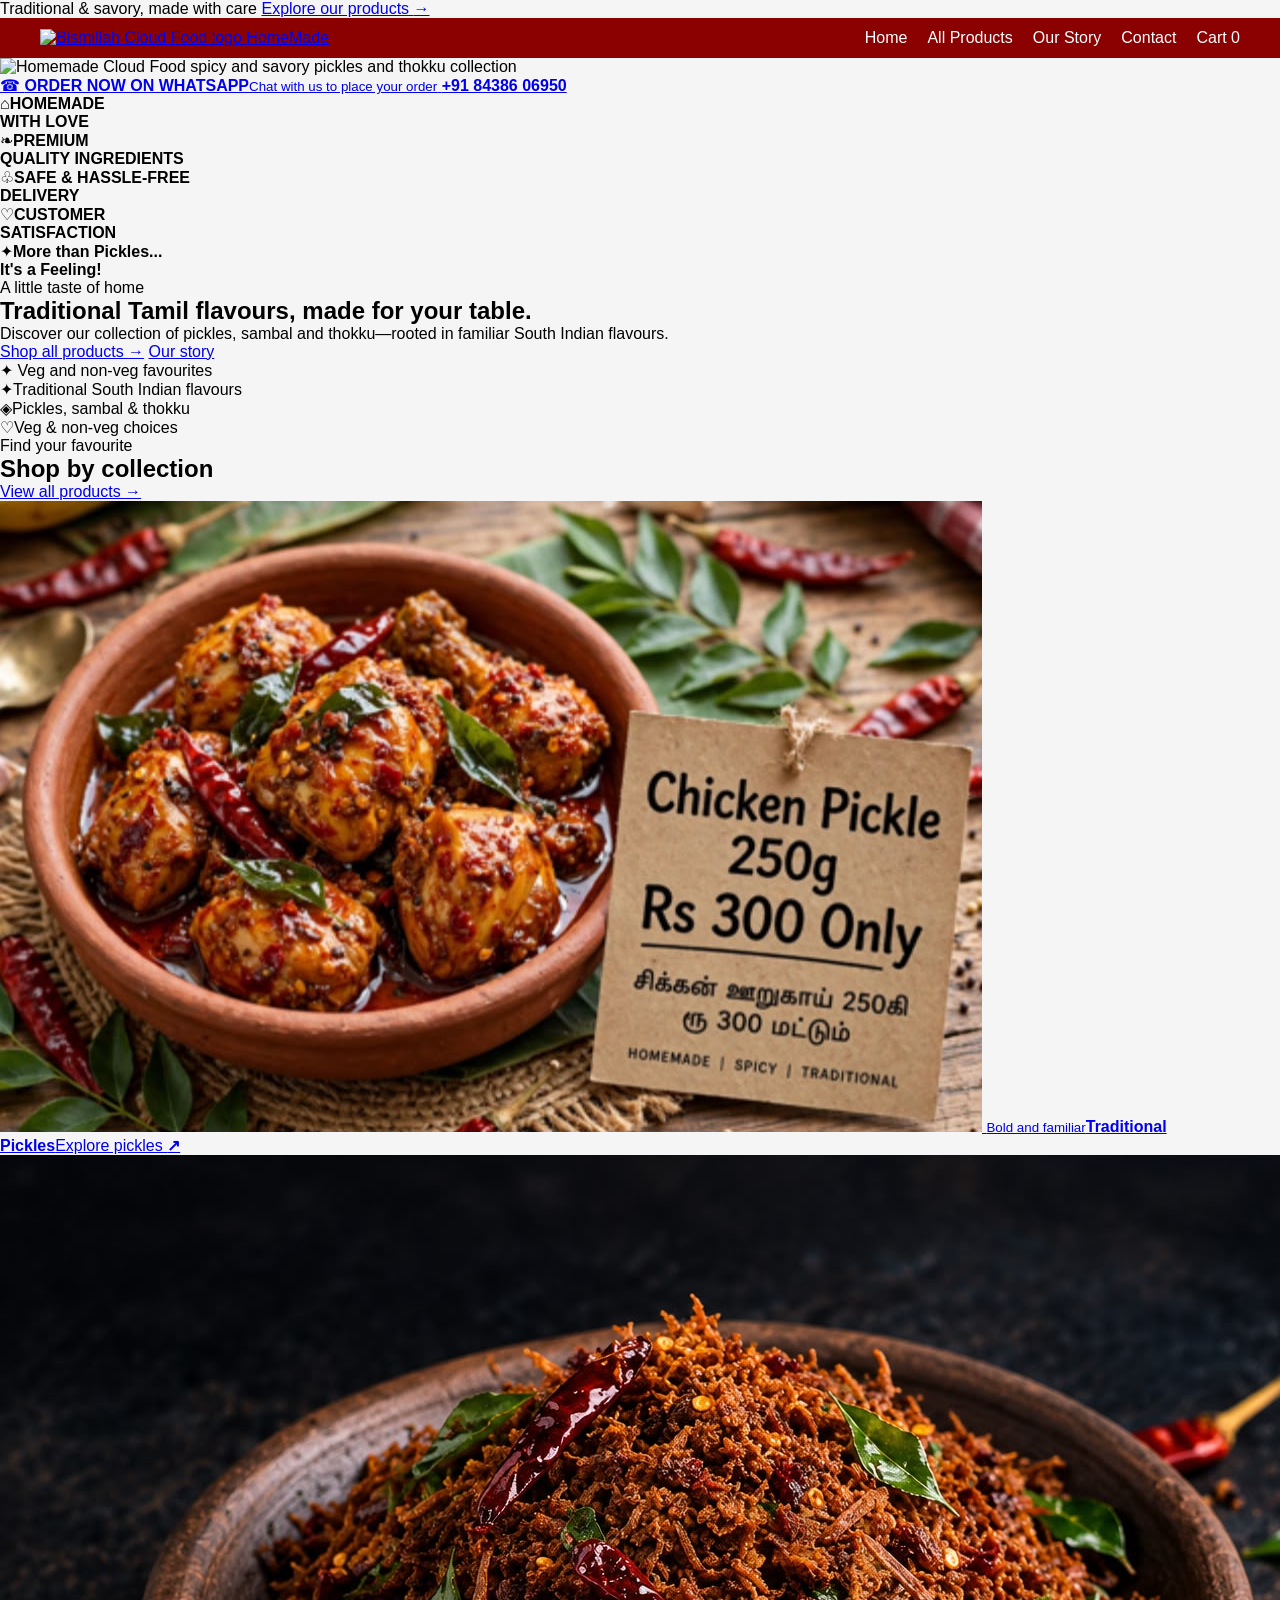
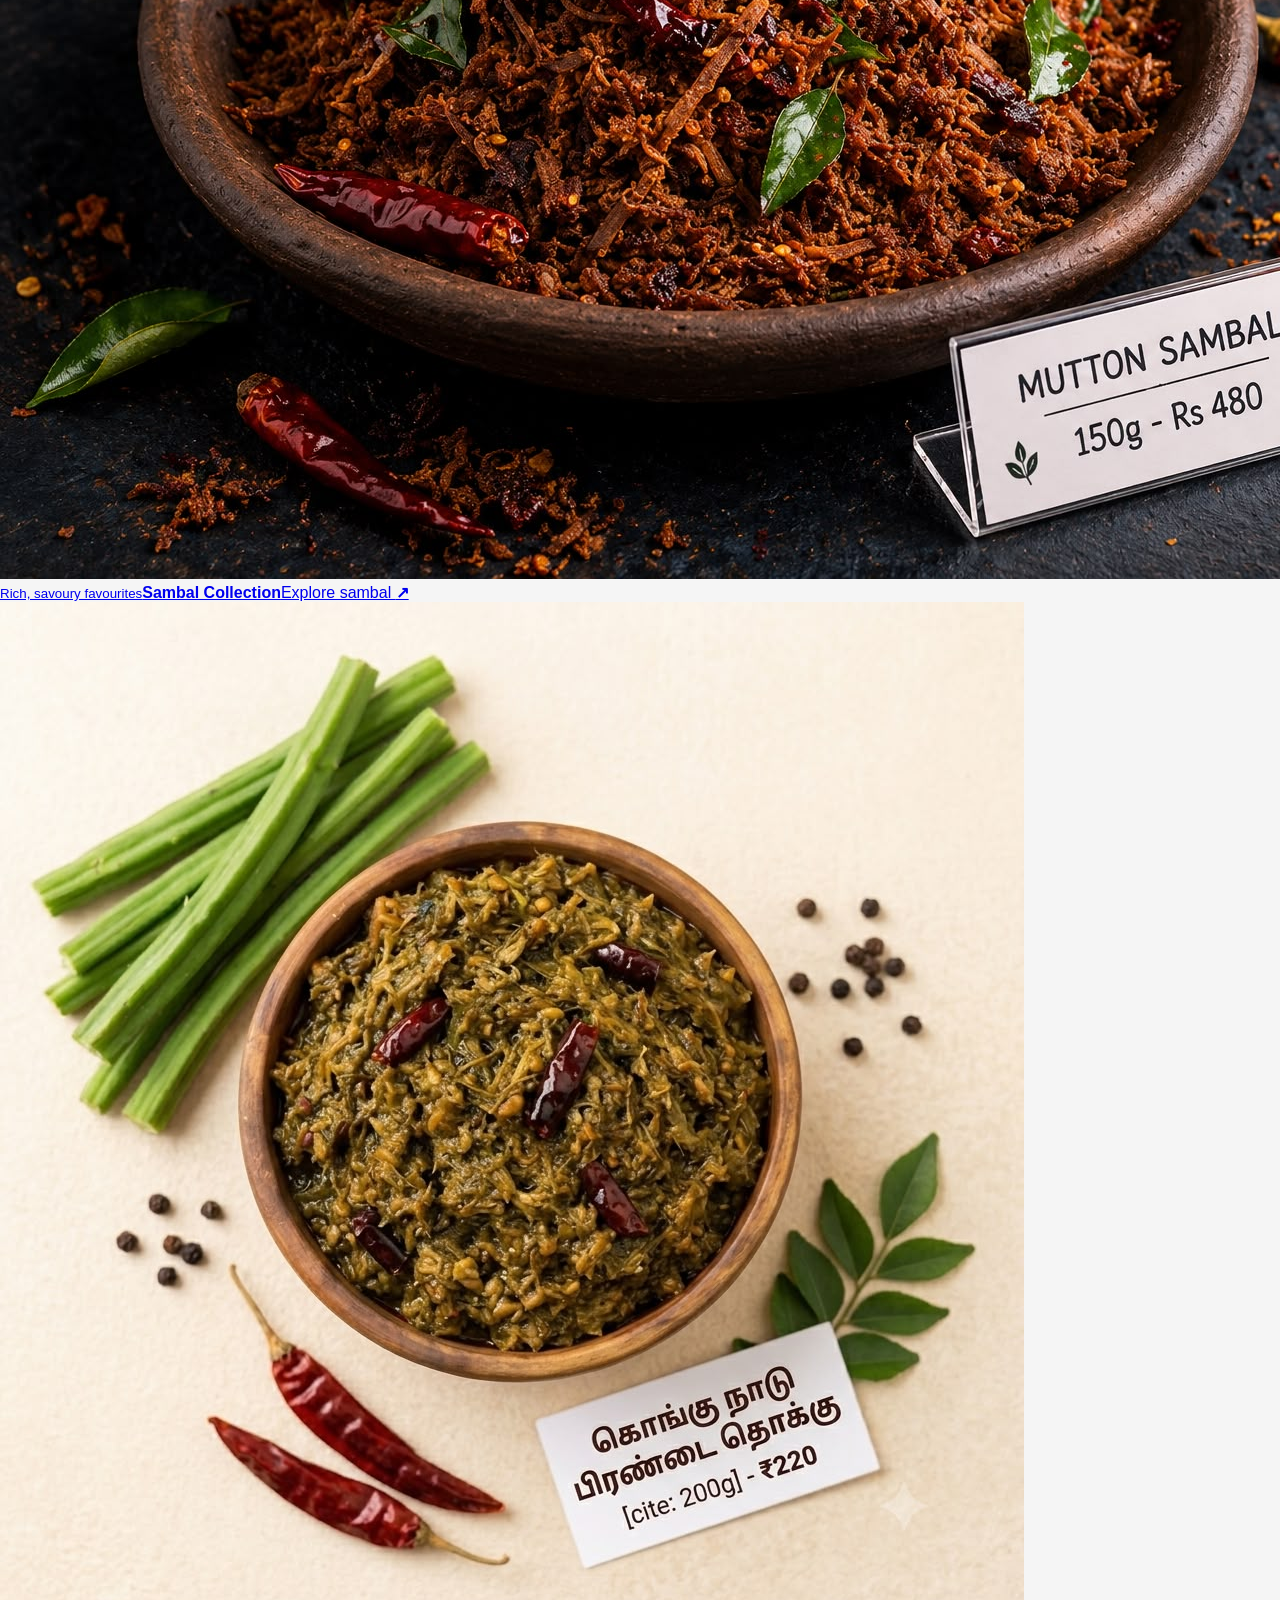
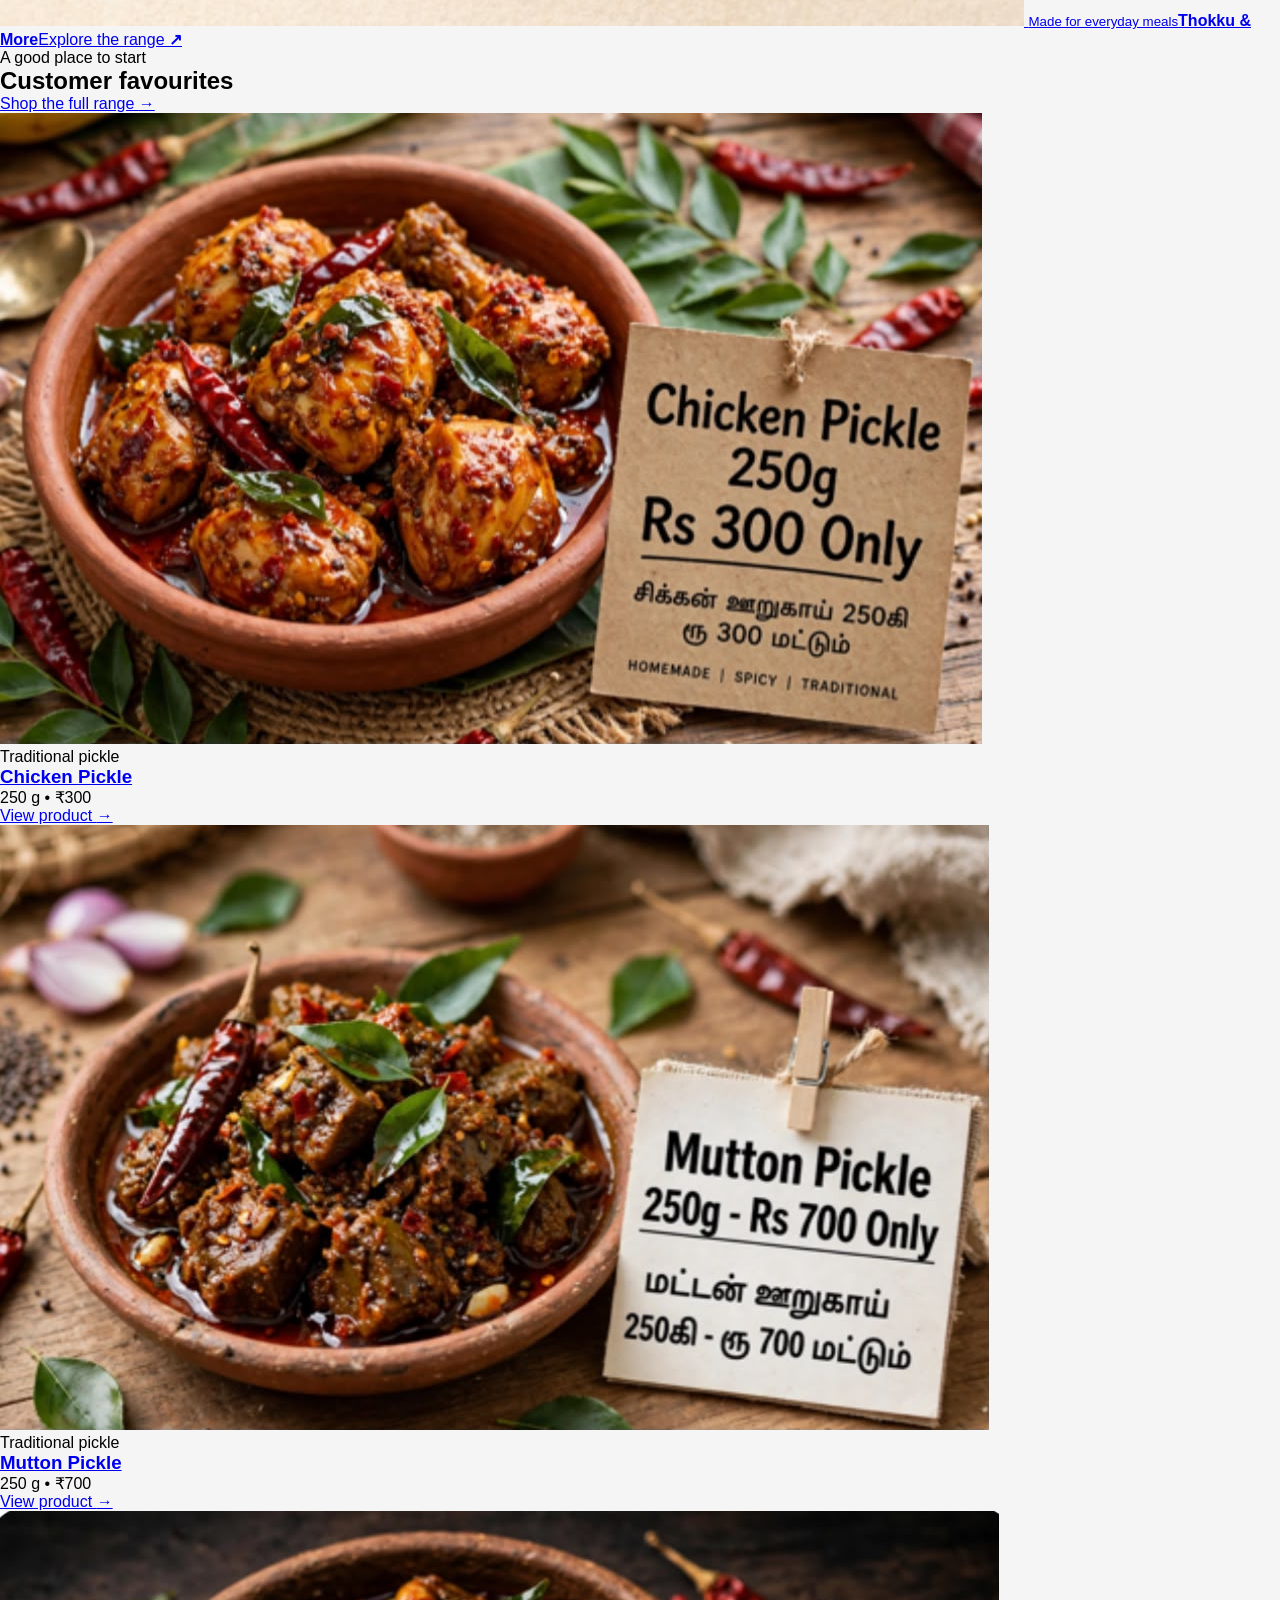
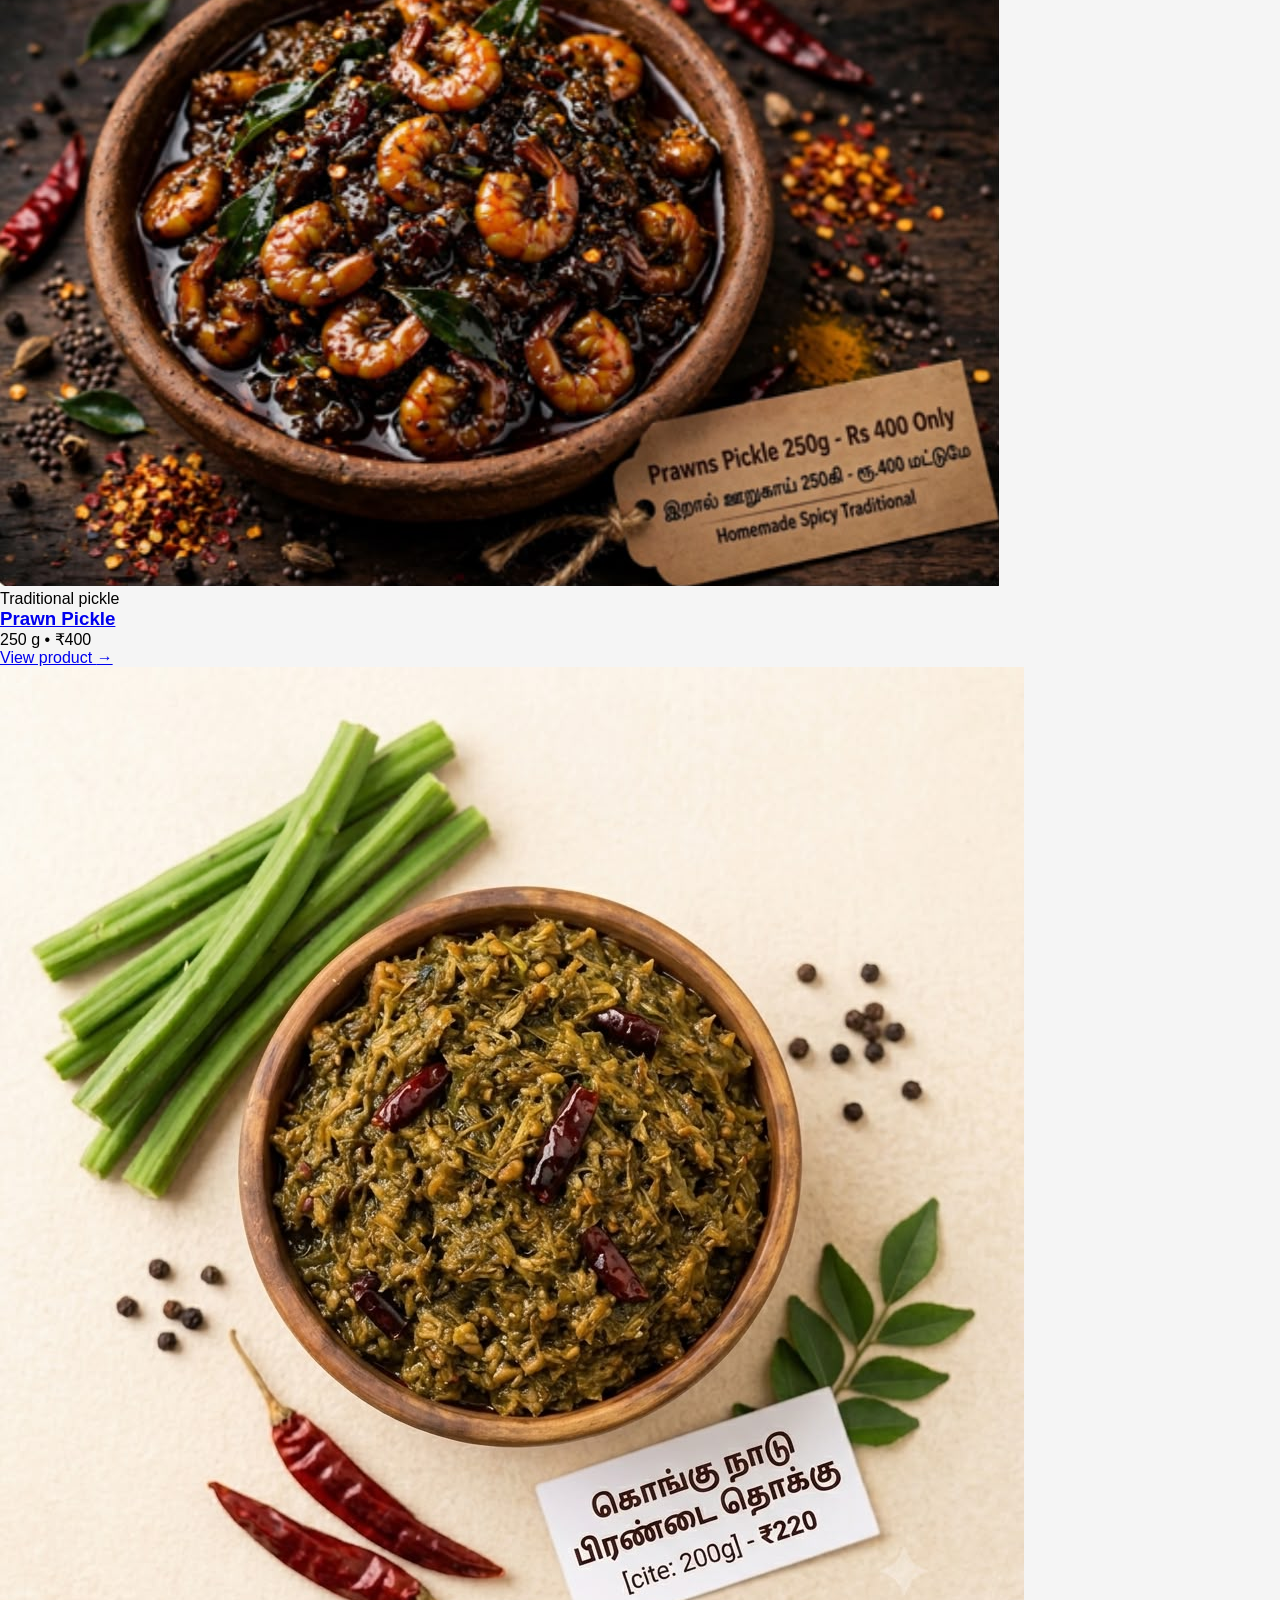
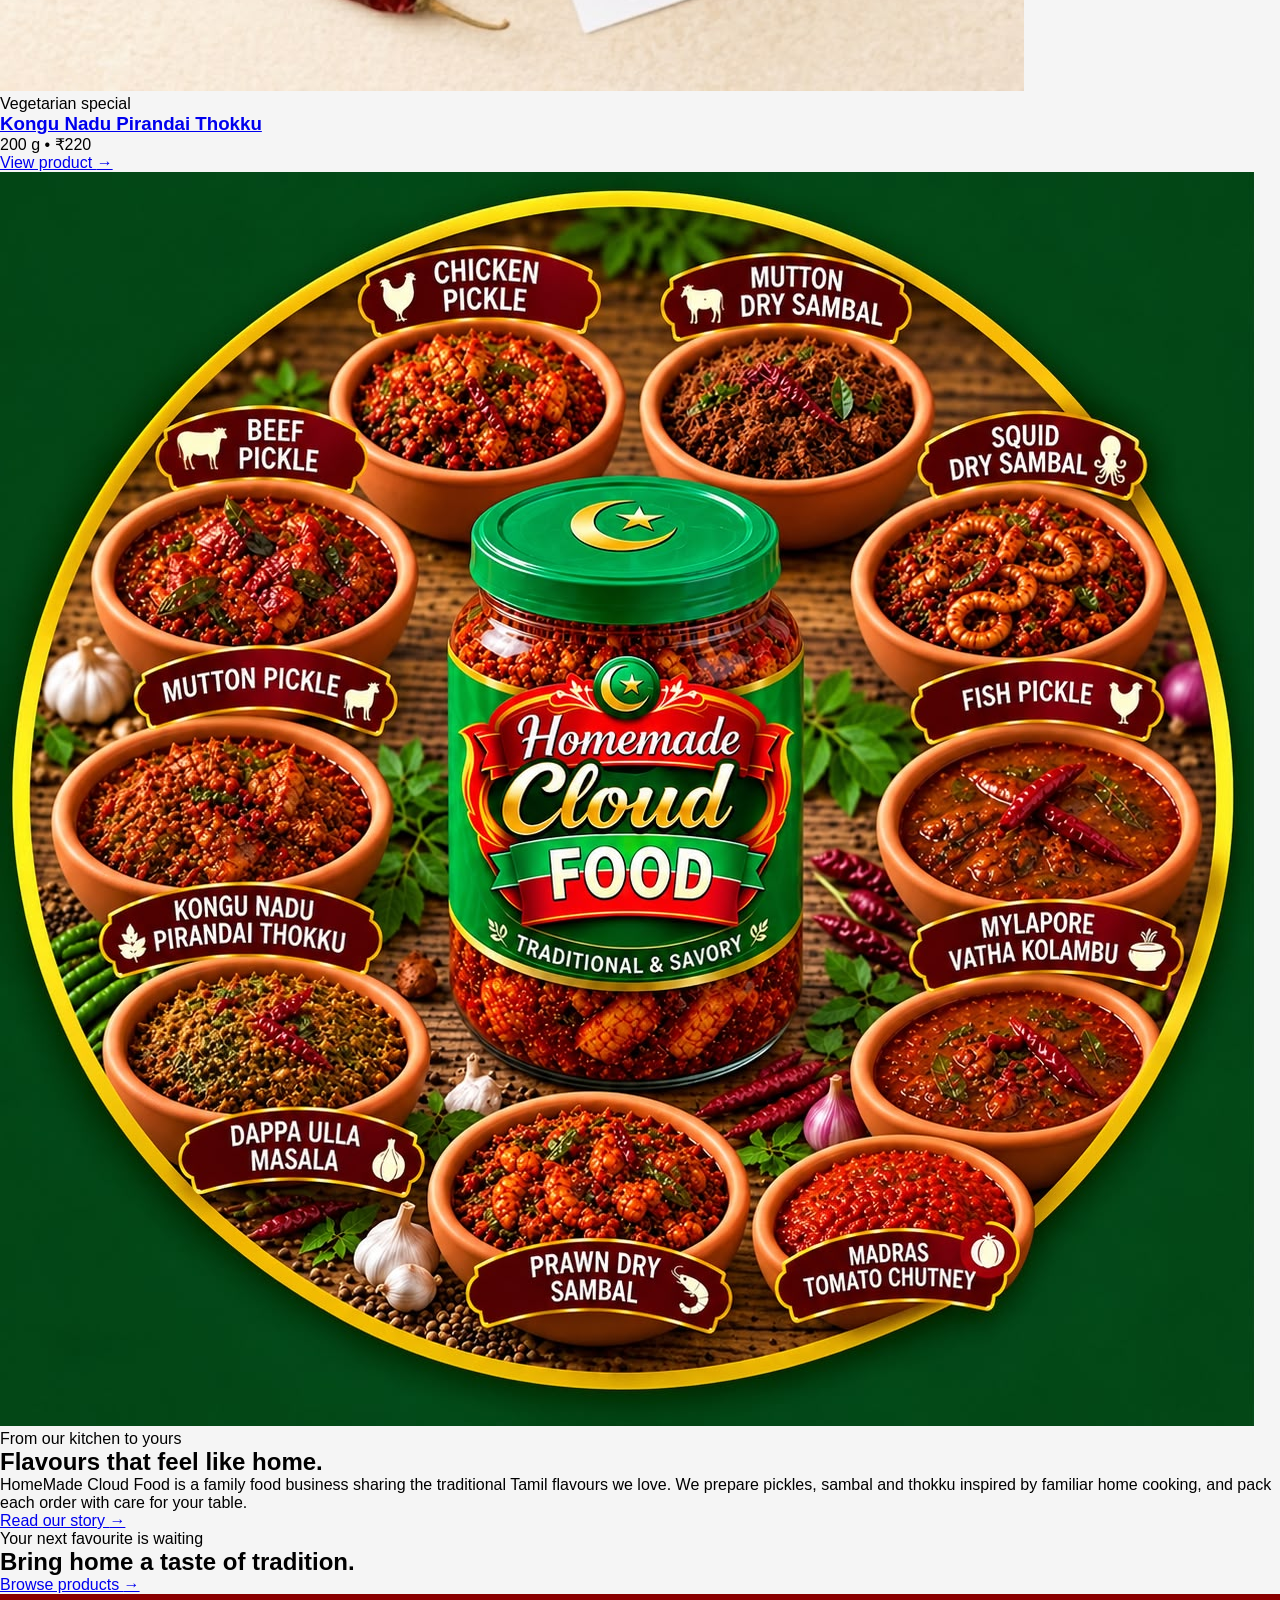
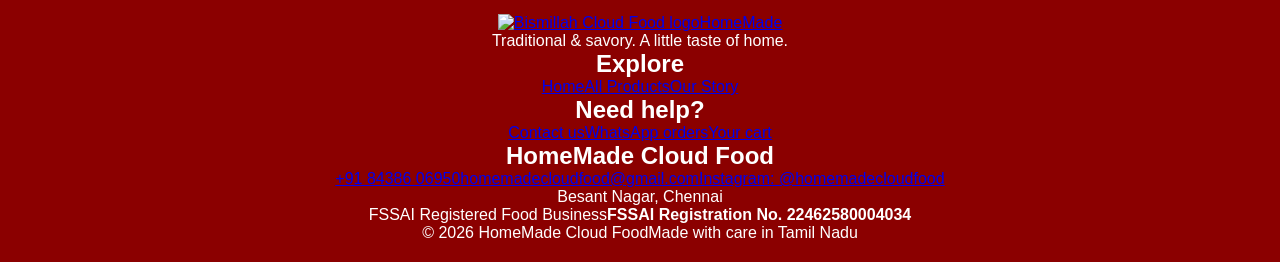
==== index.html @ 8a14e105 "commited" ====
<!DOCTYPE html>
<html lang="en">
<head>
    <meta charset="UTF-8">
    <meta name="viewport" content="width=device-width, initial-scale=1.0">
    <meta name="theme-color" content="#17482f">
    <meta name="description" content="Shop traditional South Indian pickles, sambal and thokku from HomeMade Cloud Food.">
    <title>Home | HomeMade Cloud Food</title>
    <link rel="stylesheet" href="site.css">
    <link rel="icon" href="images/glassy-cloud-food-badge.png?v=3" type="image/png">
</head>
<body class="home-page">
    <div class="announcement-bar">
        <span>Traditional & savory, made with care</span>
        <a href="products.html">Explore our products <span aria-hidden="true">→</span></a>
    </div>
    <nav class="site-nav" aria-label="Main navigation">
        <a class="brand" href="index.html" aria-label="HomeMade Cloud Food home">
            <img class="brand-badge" src="images/glassy-cloud-food-badge.png?v=3" alt="Bismillah Cloud Food logo">
            <span class="brand-wordmark">HomeMade</span>
        </a>
        <ul>
            <li><a class="active" href="index.html">Home</a></li>
            <li><a href="products.html">All Products</a></li>
            <li><a href="about.html">Our Story</a></li>
            <li><a href="contact.html">Contact</a></li>
            <li><a class="nav-cart" href="cart.html">Cart <span id="cart-count">0</span></a></li>
        </ul>
    </nav>

    <main>
        <section class="hero-poster" aria-label="HomeMade Cloud Food collection">
            <img src="images/poster-collection-banner.jpeg" width="1080" height="266" fetchpriority="high" alt="Homemade Cloud Food spicy and savory pickles and thokku collection">
        </section>
        <a class="poster-contact-strip" href="https://wa.me/918438606950" target="_blank" rel="noopener" aria-label="Order on WhatsApp at plus 91 84386 06950">
            <span class="poster-whatsapp-icon" aria-hidden="true">☎</span>
            <span class="poster-contact-copy"><strong>ORDER NOW ON WHATSAPP</strong><small>Chat with us to place your order</small></span>
            <b>+91 84386 06950</b>
        </a>
        <div class="poster-benefits" aria-label="HomeMade Cloud Food promises">
            <div><span class="benefit-icon" aria-hidden="true">⌂</span><b>HOMEMADE<br>WITH LOVE</b></div>
            <div><span class="benefit-icon" aria-hidden="true">❧</span><b>PREMIUM<br>QUALITY INGREDIENTS</b></div>
            <div><span class="benefit-icon" aria-hidden="true">♧</span><b>SAFE &amp; HASSLE-FREE<br>DELIVERY</b></div>
            <div><span class="benefit-icon" aria-hidden="true">♡</span><b>CUSTOMER<br>SATISFACTION</b></div>
            <div class="poster-tagline"><span class="benefit-icon" aria-hidden="true">✦</span><b>More than Pickles...<br>It's a Feeling!</b></div>
        </div>
        <section class="hero-intro" aria-labelledby="hero-title">
            <div class="hero-intro-copy">
                <p class="eyebrow">A little taste of home</p>
                <h1 id="hero-title">Traditional Tamil flavours, made for your table.</h1>
                <p class="hero-description">Discover our collection of pickles, sambal and thokku—rooted in familiar South Indian flavours.</p>
                <div class="hero-actions">
                    <a class="button button-primary" href="products.html">Shop all products <span aria-hidden="true">→</span></a>
                    <a class="button button-text" href="#our-story">Our story</a>
                </div>
                <div class="hero-note"><span class="note-star" aria-hidden="true">✦</span> Veg and non-veg favourites</div>
            </div>
        </section>

        <section class="promise-strip" aria-label="Our food range">
            <div><span class="promise-icon" aria-hidden="true">✦</span><span>Traditional South Indian flavours</span></div>
            <div><span class="promise-icon" aria-hidden="true">◈</span><span>Pickles, sambal & thokku</span></div>
            <div><span class="promise-icon" aria-hidden="true">♡</span><span>Veg & non-veg choices</span></div>
        </section>

        <section class="home-section collection-section" aria-labelledby="collection-title">
            <div class="section-heading">
                <div><p class="eyebrow">Find your favourite</p><h2 id="collection-title">Shop by collection</h2></div>
                <a class="section-link" href="products.html">View all products <span aria-hidden="true">→</span></a>
            </div>
            <div class="collection-grid">
                <a class="collection-card collection-pickles" href="products.html?category=pickles">
                    <img src="Chicken Pickels.jpeg" alt="Chicken pickle in a traditional serving bowl">
                    <span class="collection-card-copy"><small>Bold and familiar</small><strong>Traditional Pickles</strong><span>Explore pickles <b aria-hidden="true">↗</b></span></span>
                </a>
                <a class="collection-card collection-sambal" href="products.html?category=sambal">
                    <img src="Mutton Sambal.jpeg" alt="South Indian mutton sambal">
                    <span class="collection-card-copy"><small>Rich, savoury favourites</small><strong>Sambal Collection</strong><span>Explore sambal <b aria-hidden="true">↗</b></span></span>
                </a>
                <a class="collection-card collection-thokku" href="products.html?category=thokku">
                    <img src="Kongu Nadu Pirandai Thokku.jpeg" alt="Kongu Nadu pirandai thokku">
                    <span class="collection-card-copy"><small>Made for everyday meals</small><strong>Thokku & More</strong><span>Explore the range <b aria-hidden="true">↗</b></span></span>
                </a>
            </div>
        </section>

        <section class="home-section best-sellers-section" aria-labelledby="bestseller-title">
            <div class="section-heading">
                <div><p class="eyebrow">A good place to start</p><h2 id="bestseller-title">Customer favourites</h2></div>
                <a class="section-link" href="products.html">Shop the full range <span aria-hidden="true">→</span></a>
            </div>
            <div class="featured-grid">
                <article class="featured-card">
                    <a class="featured-image" href="product.html?product=chicken-pickle"><img src="Chicken Pickels.jpeg" alt="Chicken Pickle, 250 g"></a>
                    <div class="featured-copy"><p class="featured-type">Traditional pickle</p><h3><a href="product.html?product=chicken-pickle">Chicken Pickle</a></h3><p class="featured-meta">250 g <span>•</span> ₹300</p><a class="featured-button" href="product.html?product=chicken-pickle">View product <span aria-hidden="true">→</span></a></div>
                </article>
                <article class="featured-card">
                    <a class="featured-image" href="product.html?product=mutton-pickles"><img src="Mutton Pickles.jpeg" alt="Mutton Pickle, 250 g"></a>
                    <div class="featured-copy"><p class="featured-type">Traditional pickle</p><h3><a href="product.html?product=mutton-pickles">Mutton Pickle</a></h3><p class="featured-meta">250 g <span>•</span> ₹700</p><a class="featured-button" href="product.html?product=mutton-pickles">View product <span aria-hidden="true">→</span></a></div>
                </article>
                <article class="featured-card">
                    <a class="featured-image" href="product.html?product=prawn-pickle"><img src="Prawn Pickle.jpeg" alt="Prawn Pickle, 250 g"></a>
                    <div class="featured-copy"><p class="featured-type">Traditional pickle</p><h3><a href="product.html?product=prawn-pickle">Prawn Pickle</a></h3><p class="featured-meta">250 g <span>•</span> ₹400</p><a class="featured-button" href="product.html?product=prawn-pickle">View product <span aria-hidden="true">→</span></a></div>
                </article>
                <article class="featured-card">
                    <a class="featured-image" href="product.html?product=kongu-nadu-pirandai-thokku"><img src="Kongu Nadu Pirandai Thokku.jpeg" alt="Kongu Nadu Pirandai Thokku, 200 g"></a>
                    <div class="featured-copy"><p class="featured-type">Vegetarian special</p><h3><a href="product.html?product=kongu-nadu-pirandai-thokku">Kongu Nadu Pirandai Thokku</a></h3><p class="featured-meta">200 g <span>•</span> ₹220</p><a class="featured-button" href="product.html?product=kongu-nadu-pirandai-thokku">View product <span aria-hidden="true">→</span></a></div>
                </article>
            </div>
        </section>

        <section class="story-band" id="our-story">
            <div class="story-image"><img src="Logo.jpeg" alt="HomeMade Cloud Food's traditional food collection"></div>
            <div class="story-copy"><p class="eyebrow">From our kitchen to yours</p><h2>Flavours that feel like home.</h2><p>HomeMade Cloud Food is a family food business sharing the traditional Tamil flavours we love. We prepare pickles, sambal and thokku inspired by familiar home cooking, and pack each order with care for your table.</p><a class="button button-light" href="about.html">Read our story <span aria-hidden="true">→</span></a></div>
        </section>

        <section class="closing-cta">
            <div><p class="eyebrow">Your next favourite is waiting</p><h2>Bring home a taste of tradition.</h2></div>
            <a class="button button-primary" href="products.html">Browse products <span aria-hidden="true">→</span></a>
        </section>
    </main>

    <footer class="site-footer">
        <div class="footer-main">
            <div class="footer-brand"><a class="brand brand-footer" href="index.html"><img class="brand-badge" src="images/glassy-cloud-food-badge.png?v=3" alt="Bismillah Cloud Food logo"><span class="brand-wordmark">HomeMade</span></a><p>Traditional & savory. A little taste of home.</p></div>
            <div class="footer-column"><h2>Explore</h2><a href="index.html">Home</a><a href="products.html">All Products</a><a href="about.html">Our Story</a></div>
            <div class="footer-column"><h2>Need help?</h2><a href="contact.html">Contact us</a><a href="https://wa.me/918438606950" target="_blank" rel="noopener">WhatsApp orders</a><a href="cart.html">Your cart</a></div>
            <div class="footer-column footer-contact"><h2>HomeMade Cloud Food</h2><a href="tel:+918438606950">+91 84386 06950</a><a href="mailto:homemadecloudfood@gmail.com">homemadecloudfood@gmail.com</a><a href="https://www.instagram.com/homemadecloudfood/" target="_blank" rel="noopener">Instagram: @homemadecloudfood</a><p>Besant Nagar, Chennai</p><p class="footer-fssai"><span>FSSAI Registered Food Business</span><strong>FSSAI Registration No. 22462580004034</strong></p></div>
        </div>
        <div class="footer-bottom"><span>© 2026 HomeMade Cloud Food</span><span>Made with care in Tamil Nadu</span></div>
    </footer>
<script>
(() => {
    let cart = {};
    try { cart = JSON.parse(localStorage.getItem("cloudFoodPicklesCart") || "{}") || {}; } catch {}
    const count = Object.values(cart).reduce((sum, item) => sum + (Number(item.qty) || 0), 0);
    const label = document.getElementById("cart-count");
    if (label) label.textContent = String(count);
})();
</script>
<script src="site-visit.js" defer></script>
</body>
</html>
---- site.css ----
* {
            margin: 0;
            padding: 0;
            box-sizing: border-box;
            font-family: Arial, sans-serif;
        }

        body {
            background: #f5f5f5;
        }

        /* Navbar */
        nav {
            background: #8B0000;
            padding: 11px 40px;
            display: flex;
            justify-content: space-between;
            align-items: center;
        }

        .logo {
            color: white;
            font-size: 25px;
            font-weight: bold;
        }

        nav ul {
            list-style: none;
            display: flex;
        }

        nav ul li {
            margin-left: 20px;
        }

        nav ul li a {
            color: white;
            text-decoration: none;
            font-size: 16px;
        }

        /* Full-width poster with centered hero content */
        .hero {
            position: relative;
            display: block;
            width: 100%;
            overflow: hidden;
            color: white;
            background: linear-gradient(to right, #8B0000, #D2691E);
        }

        .hero-image {
            display: block;
            width: 100%;
            aspect-ratio: 1080 / 252;
            overflow: hidden;
            position: relative;
        }

        .hero-image::after {
            content: "";
            position: absolute;
            left: 0;
            right: 0;
            bottom: 0;
            height: 1.6%;
            background: #1a1a1a;
            pointer-events: none;
        }
        .hero-image img {
            display: block;
            width: 100%;
            max-width: none;
            height: 100%;
            object-fit: cover;
            object-position: top center;
        }

        .hero::before {
            content: "";
            position: absolute;
            inset: 0;
            z-index: 1;
            background: rgba(55, 0, 0, 0.16);
            pointer-events: none;
        }

        .hero-text {
            position: absolute;
            inset: 0;
            z-index: 2;
        }

        .hero-copy {
            position: absolute;
            top: 1%;
            right: 5%;
            width: min(34%, 500px);
            text-align: center;
        }

        .hero-text h1 {
            margin-bottom: 8px;
            font-size: clamp(16px, 1.6vw, 23px);
            line-height: 1.08;
            text-shadow: 0 2px 6px rgba(35, 0, 0, 0.98), 0 0 16px rgba(35, 0, 0, 0.76);
        }

        .hero-text p {
            margin-bottom: 0;
            font-size: clamp(11px, 0.9vw, 13px);
            text-shadow: 0 2px 5px rgba(35, 0, 0, 0.98), 0 0 14px rgba(35, 0, 0, 0.76);
        }

        .hero-text .btn {
            position: absolute;
            left: 40%;
            bottom: 2.5%;
            margin: 0;
            transform: translateX(-50%);
            display: inline-block;
            background: white;
            color: #8B0000;
            padding: 9px 20px;
            font-size: 14px;
            text-decoration: none;
            border-radius: 5px;
            font-weight: bold;
            white-space: nowrap;
        }
        /* Attractive red-orange gradient behind the product cards */
        .products {
            position: relative;
            padding: 72px 8%;
            text-align: center;
            background:
                radial-gradient(ellipse at 18% 8%, rgba(255, 154, 50, 0.46), transparent 32%),
                radial-gradient(ellipse at 86% 92%, rgba(255, 96, 24, 0.42), transparent 34%),
                linear-gradient(125deg, #650000 0%, #970700 34%, #c32308 68%, #e76818 100%);
        }

        .products h2 {
            display: inline-flex;
            align-items: center;
            justify-content: center;
            margin: 0 auto 40px;
            padding: 13px 32px;
            border: 1px solid rgba(255, 224, 184, 0.5);
            border-radius: 999px;
            color: #fff8ef;
            font-size: 32px;
            background: rgba(76, 0, 0, 0.55);
            box-shadow: 0 8px 22px rgba(50, 0, 0, 0.28);
        }

        .products h2::after {
            display: none;
        }

        .card-container {
            display: flex;
            justify-content: center;
            gap: 25px;
            flex-wrap: wrap;
        }

        .card {
            width: 280px;
            overflow: hidden;
            border: 1px solid rgba(139, 0, 0, 0.14);
            border-top: 4px solid #D2691E;
            border-radius: 18px;
            background: linear-gradient(180deg, #fffefa 0%, #fff7e9 100%);
            box-shadow: 0 9px 26px rgba(80, 34, 0, 0.16);
            transition: transform 0.25s ease, box-shadow 0.25s ease;
        }

        .card:hover {
            transform: translateY(-6px);
            box-shadow: 0 16px 34px rgba(80, 34, 0, 0.25);
        }

        .card img {
            display: block;
            width: 100%;
            height: 220px;
            object-fit: cover;
        }

        .card h3 {
            margin: 16px 12px 10px;
            color: #641509;
        }

        .card p {
            padding: 0 15px 15px;
            color: #51443b;
        }

        .price {
            color: #8B0000;
            font-weight: bold;
            font-size: 20px;
        }
        /* Cart and checkout */
        .cart-button {
            border: 0;
            border-radius: 6px;
            padding: 10px 14px;
            background: white;
            color: #8B0000;
            font-weight: bold;
            cursor: pointer;
        }

        .product-actions {
            display: flex;
            gap: 8px;
            padding: 0 14px 16px;
        }

        .product-actions button {
            flex: 1;
            border: 0;
            border-radius: 6px;
            padding: 10px 8px;
            font-weight: bold;
            cursor: pointer;
        }

        .add-cart-button {
            background: #8B0000;
            color: white;
        }

        .buy-now-button {
            background: #D2691E;
            color: white;
        }

        .cart-modal {
            display: none;
            position: fixed;
            inset: 0;
            z-index: 1000;
            overflow-y: auto;
            padding: 16px;
            background: rgba(0, 0, 0, 0.65);
        }

        .cart-modal.is-open {
            display: grid;
            place-items: center;
        }

        .checkout-panel {
            width: min(100%, 620px);
            max-height: calc(100vh - 32px);
            overflow-y: auto;
            padding: 24px;
            border-radius: 14px;
            background: white;
            color: #222;
        }

        .checkout-header,
        .cart-row,
        .cart-row-controls {
            display: flex;
            align-items: center;
            justify-content: space-between;
            gap: 12px;
        }

        .checkout-header {
            margin-bottom: 18px;
        }

        .checkout-header h2 {
            color: #8B0000;
        }

        .modal-close,
        .quantity-button,
        .remove-button {
            border: 0;
            border-radius: 5px;
            padding: 7px 10px;
            cursor: pointer;
        }

        .cart-row {
            padding: 12px 0;
            border-bottom: 1px solid #ddd;
        }

        .cart-row-info {
            display: grid;
            gap: 5px;
        }

        .cart-row-info small {
            color: #555;
        }

        .quantity-button {
            background: #eee;
        }

        .remove-button {
            background: #ffe5e5;
            color: #8B0000;
        }

        .cart-total {
            margin: 16px 0 6px;
            text-align: right;
            font-size: 20px;
            font-weight: bold;
            color: #8B0000;
        }

        .checkout-note {
            margin: 0 0 18px;
            color: #555;
            font-size: 14px;
        }

        .checkout-form {
            display: grid;
            gap: 12px;
            margin-top: 18px;
        }

        .checkout-form[hidden] {
            display: none;
        }

        .checkout-form h3 {
            color: #8B0000;
        }

        .checkout-form label {
            display: grid;
            gap: 5px;
            font-weight: bold;
        }

        .checkout-form input,
        .checkout-form textarea {
            width: 100%;
            padding: 11px;
            border: 1px solid #bbb;
            border-radius: 6px;
            font: inherit;
        }

        .checkout-form textarea {
            min-height: 75px;
            resize: vertical;
        }

        .checkout-form .form-grid {
            display: grid;
            grid-template-columns: 1fr 1fr;
            gap: 12px;
        }

        .place-order-button {
            border: 0;
            border-radius: 7px;
            padding: 13px 16px;
            background: #128C7E;
            color: white;
            font-size: 16px;
            font-weight: bold;
            cursor: pointer;
        }

        .checkout-status {
            min-height: 20px;
            color: #8B0000;
            font-size: 14px;
        }

        @media (max-width: 768px) {
            nav {
                flex-wrap: wrap;
            }

            .cart-button {
                margin: 0 auto;
            }

            .checkout-panel {
                padding: 18px;
            }

            .checkout-form .form-grid {
                grid-template-columns: 1fr;
            }
        }
        .about-section,
        .contact-section {
            padding: 64px 10%;
            text-align: center;
        }

        .about-section {
            color: #3d2418;
            background: linear-gradient(135deg, #fffaf0, #f4ddc1);
        }

        .about-section h2,
        .contact-section h2 {
            margin-bottom: 18px;
            font-size: 32px;
        }

        .about-section h2 {
            color: #8B0000;
        }

        .fssai-badge {
            display: inline-block;
            margin: 0 auto 16px;
            padding: 8px 16px;
            border: 1px solid #3e7d4a;
            border-radius: 999px;
            color: #245b31;
            background: #eef7ec;
            font-size: 15px;
            font-weight: bold;
        }

        .about-section p,
        .contact-section > p {
            max-width: 850px;
            margin: 0 auto;
            font-size: 16px;
            line-height: 1.75;
        }

        .contact-section {
            color: white;
            background: linear-gradient(120deg, #700000, #a91608 52%, #d85b17);
        }

        .contact-section h2 {
            color: #fff8ef;
        }

        .contact-details {
            display: flex;
            justify-content: center;
            flex-wrap: wrap;
            gap: 20px;
            margin-top: 28px;
        }

        .contact-card {
            display: flex;
            flex-direction: column;
            gap: 10px;
            min-width: 260px;
            max-width: 380px;
            padding: 22px 28px;
            border-radius: 14px;
            color: #43140a;
            background: #fff8ef;
            box-shadow: 0 8px 24px rgba(45, 0, 0, 0.22);
        }

        .contact-card a {
            color: #8B0000;
            font-weight: bold;
            text-decoration: none;
        }

        .contact-card a:hover {
            text-decoration: underline;
        }

        .contact-card address {
            font-style: normal;
            line-height: 1.5;
        }

        /* Footer */
        footer {
            background: #8B0000;
            color: white;
            text-align: center;
            padding: 20px;
            margin-top: 0;
        }

        /* Mobile */
        @media (max-width: 768px) {
            nav {
                padding: 12px 16px;
                flex-direction: column;
                gap: 12px;
            }

            nav ul {
                flex-wrap: wrap;
                justify-content: center;
                gap: 12px;
            }

            nav ul li {
                margin-left: 0;
            }

            .hero {
                padding: 0;
            }

            .hero-text {
                inset: 0;
            }

            .hero-copy {
                top: 1%;
                right: 5%;
                left: auto;
                width: 52%;
            }

            .hero-text h1 {
                font-size: clamp(12px, 3vw, 14px);
                margin-bottom: 4px;
            }

            .hero-text p {
                font-size: clamp(8px, 1.9vw, 9.5px);
            }

            .hero-text .btn {
                left: 40%;
                bottom: 2.5%;
                transform: translateX(-50%);
                padding: 6px 13px;
                font-size: 12px;
            }

            .hero-image::after {
            content: "";
            position: absolute;
            left: 0;
            right: 0;
            bottom: 0;
            height: 1.6%;
            background: #1a1a1a;
            pointer-events: none;
        }
        .hero-image img {
                width: 100%;
            }

            .products {
                padding: 40px 20px;
            }

            .about-section,
            .contact-section {
                padding: 42px 20px;
            }

            .contact-card {
                width: 100%;
                min-width: 0;
            }
        }
        .featured-link {
            display: inline-block;
            margin-top: 34px;
            padding: 13px 26px;
            border-radius: 7px;
            color: white;
            background: #8B0000;
            font-weight: bold;
            text-decoration: none;
        }

        .featured-link:hover {
            background: #c32308;
        }

        .cart-page {
            max-width: 900px;
            margin: 48px auto;
            padding: 32px;
            border-radius: 18px;
            background: #fff8ef;
            box-shadow: 0 10px 30px rgba(80, 34, 0, 0.18);
        }

        .cart-page h1 {
            margin-bottom: 24px;
            color: #8B0000;
            text-align: center;
        }

        .cart-page #cart-empty {
            padding: 24px;
            text-align: center;
        }

        .cart-page .cart-total {
            margin-top: 20px;
            text-align: right;
            font-size: 22px;
        }

        .cart-page .checkout-form {
            margin-top: 28px;
        }

        .cart-page .checkout-status {
            margin-top: 20px;
            text-align: center;
        }

        @media (max-width: 768px) {
            .cart-page {
                margin: 24px 14px;
                padding: 22px 16px;
            }
        }





















/* Individual product detail page */
.product-detail-section {
    min-height: calc(100vh - 130px);
    padding: 56px 7%;
    background: linear-gradient(125deg, #650000 0%, #970700 38%, #c32308 72%, #e76818 100%);
}
.product-detail {
    max-width: 1000px;
    margin: 0 auto;
    display: grid;
    grid-template-columns: minmax(0, 1.1fr) minmax(280px, .9fr);
    overflow: hidden;
    border-radius: 20px;
    background: #fffaf1;
    box-shadow: 0 16px 40px rgba(40, 0, 0, .3);
}
.product-detail img { width: 100%; height: 100%; min-height: 420px; object-fit: cover; }
.product-detail-copy { padding: 38px; align-self: center; text-align: left; }
.product-detail-copy h1 { color: #641509; margin-bottom: 16px; }
.product-detail-copy p { color: #51443b; line-height: 1.6; margin-bottom: 14px; }
.product-detail-copy .price { font-size: 26px; margin: 20px 0; }
.product-detail-copy .product-actions { padding: 0; }
.product-detail-copy .back-products { display: inline-block; margin-top: 22px; color: #8B0000; font-weight: bold; }
.view-details-button {
    flex: 1; display: inline-flex; align-items: center; justify-content: center;
    padding: 10px 8px; border: 1px solid #8B0000; border-radius: 6px;
    color: #8B0000; font-size: 13px; font-weight: bold; text-decoration: none;
}
@media (max-width: 768px) {
    .product-detail-section { padding: 30px 18px; }
    .product-detail { grid-template-columns: 1fr; }
    .product-detail img { min-height: 0; height: 280px; }
    .product-detail-copy { padding: 24px; }
    .view-details-button { font-size: 11px; }
}
.detail-info, .detail-rate { margin: 22px 0; padding: 18px; border-radius: 12px; background: #fff1dd; }
.detail-info h2, .detail-rate h2 { margin-bottom: 10px; color: #641509; font-size: 20px; }
.detail-rate p { display: flex; justify-content: space-between; gap: 15px; margin: 8px 0; }
.detail-rate strong { color: #8B0000; }
.product-claims { display: flex; flex-wrap: wrap; gap: 8px; margin: 16px 0; }
.product-claims span { padding: 7px 10px; border-radius: 999px; background: #f5dfbf; color: #641509; font-size: 12px; font-weight: bold; }

/* Keep product photo visible while allowing long product information to scroll separately */
@media (min-width: 769px) {
    .product-detail {
        height: min(720px, calc(100vh - 200px));
        min-height: 540px;
        align-items: stretch;
        grid-template-columns: minmax(0, 1.05fr) minmax(320px, .95fr);
    }
    .product-detail > img {
        position: sticky;
        top: 0;
        width: 100%;
        height: 100%;
        min-height: 0;
        max-height: 100%;
        object-fit: contain;
        background: #fffaf1;
    }
    .product-detail-copy {
        height: 100%;
        min-height: 0;
        overflow-y: auto;
        overscroll-behavior: contain;
    }
}
@media (max-width: 768px) {
    .product-detail > img {
        width: 100%;
        height: 300px;
        min-height: 0;
        object-fit: contain;
        background: #fffaf1;
    }
    .product-detail-copy { height: auto; overflow: visible; }
}














.card .pack-size { padding: 0 15px 5px; color: #6b5547; font-size: 14px; font-weight: bold; }
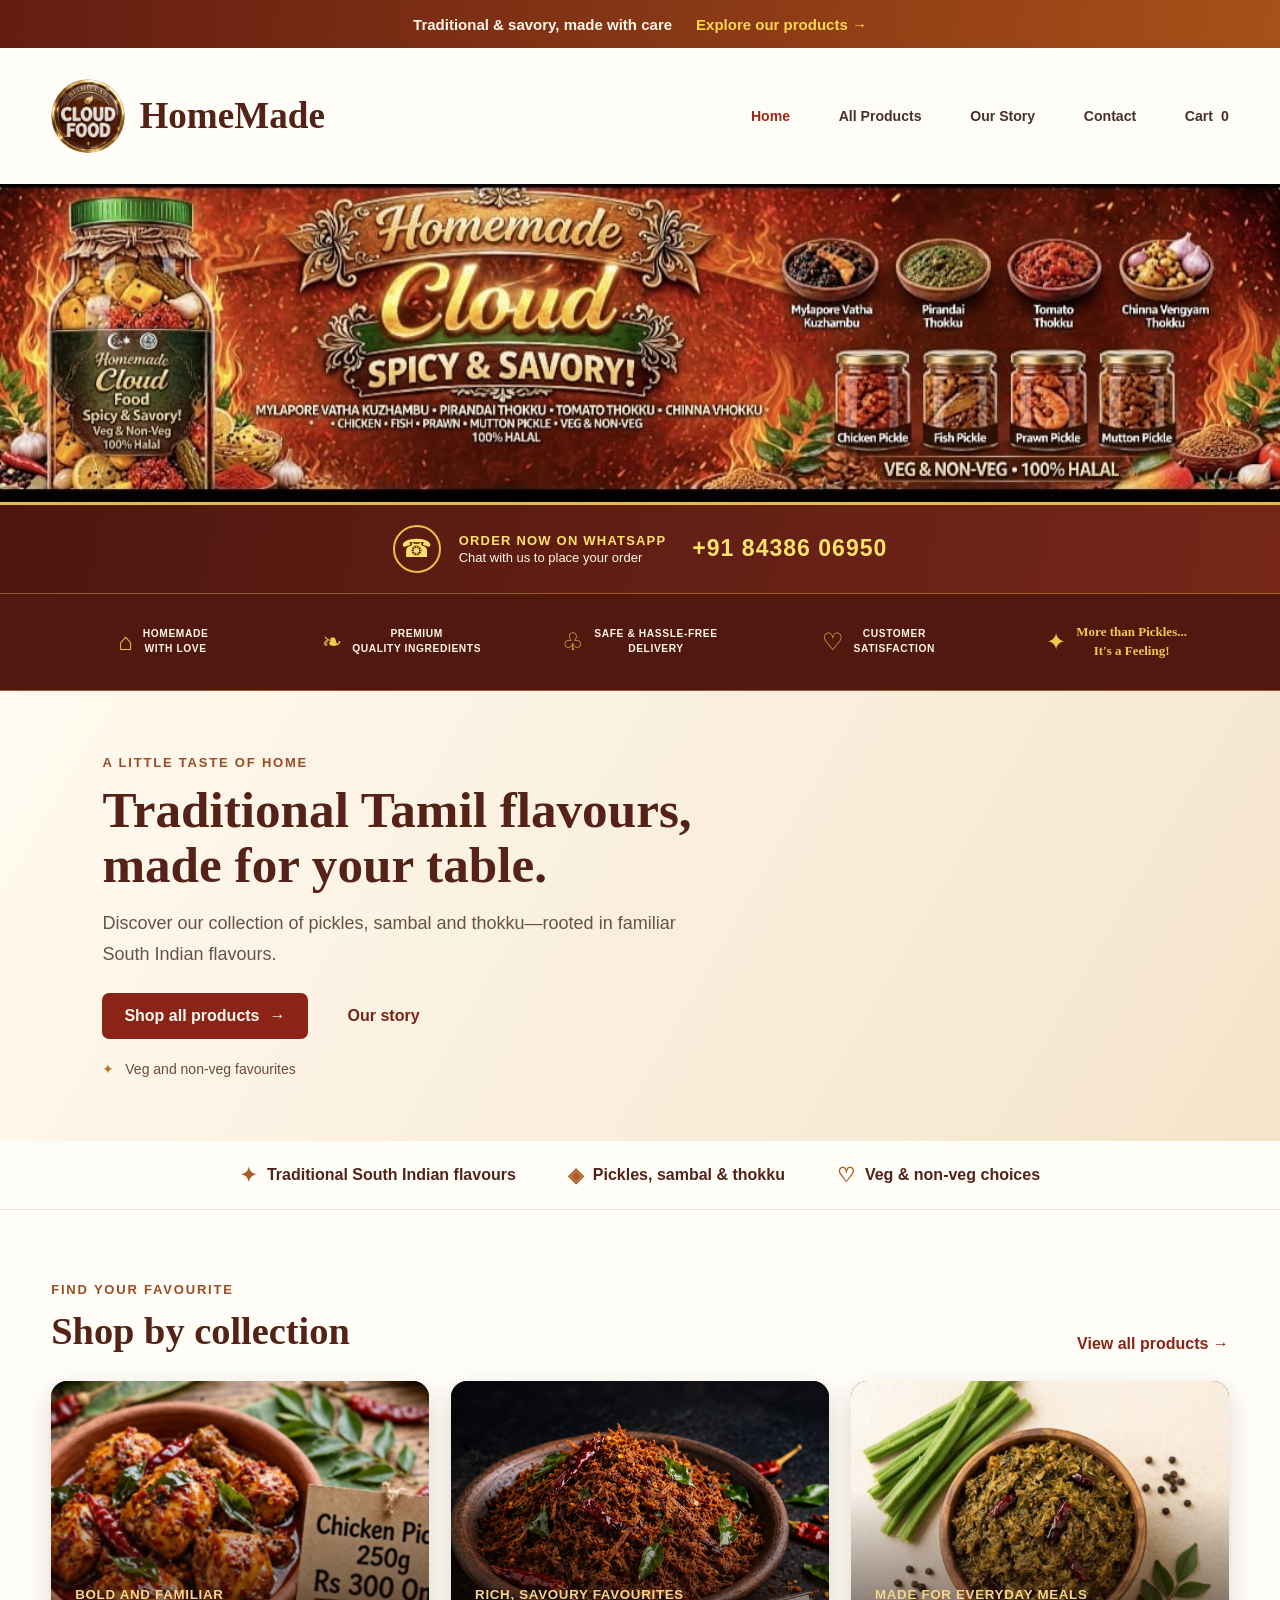
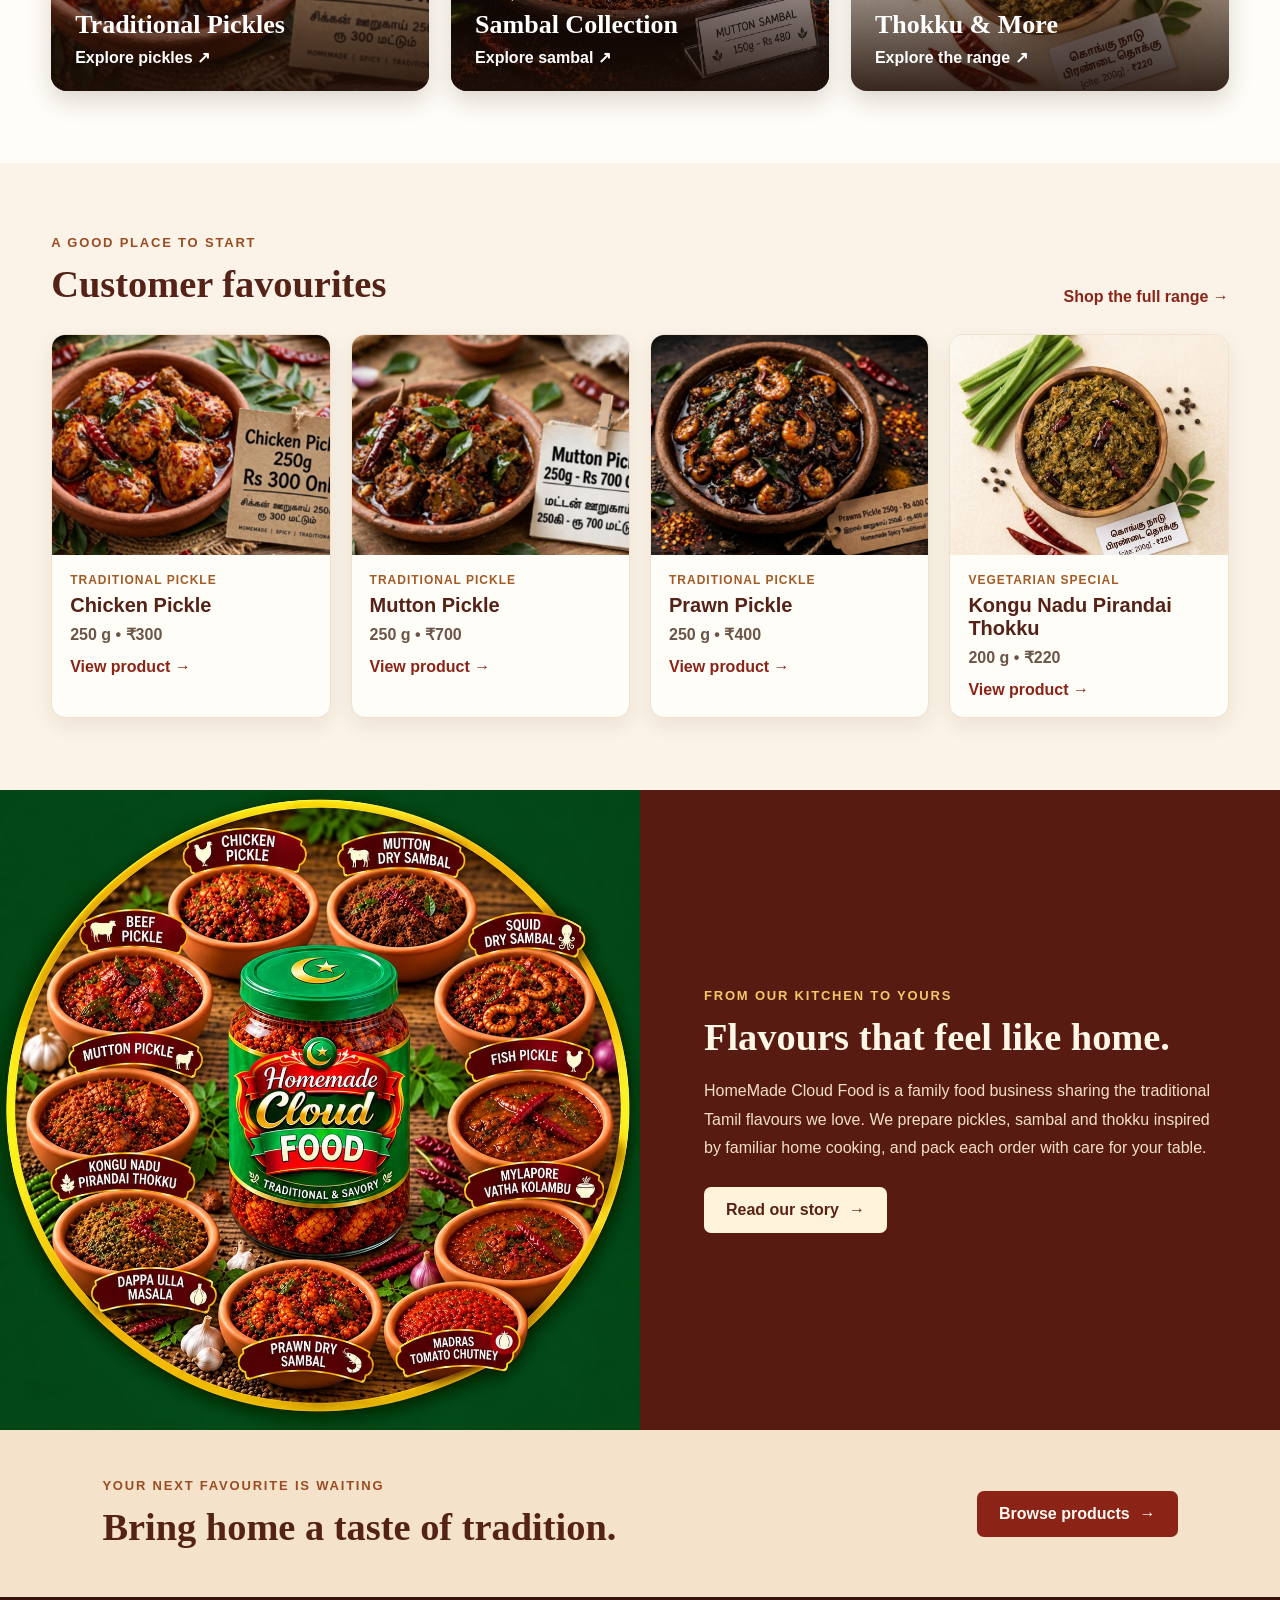
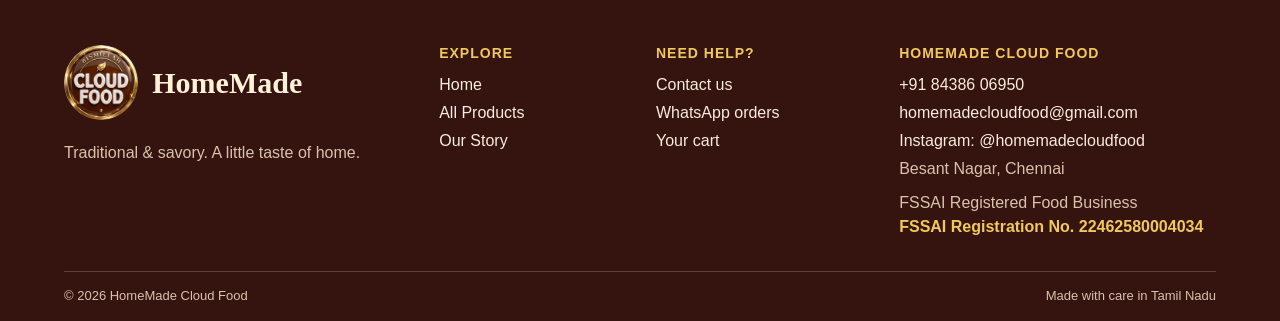
==== commit 8d11efad: "Update index.html" ====
--- a/index.html
+++ b/index.html
@@ -6,8 +6,8 @@
     <meta name="theme-color" content="#17482f">
     <meta name="description" content="Shop traditional South Indian pickles, sambal and thokku from HomeMade Cloud Food.">
     <title>Home | HomeMade Cloud Food</title>
-    <link rel="stylesheet" href="site.css">
-    <link rel="icon" href="images/glassy-cloud-food-badge.png?v=3" type="image/png">
+    <link rel="stylesheet" href="home-page.css?v=1">
+    <link rel="icon" href="glassy-cloud-food-badge.png?v=3" type="image/png">
 </head>
 <body class="home-page">
     <div class="announcement-bar">
@@ -16,7 +16,7 @@
     </div>
     <nav class="site-nav" aria-label="Main navigation">
         <a class="brand" href="index.html" aria-label="HomeMade Cloud Food home">
-            <img class="brand-badge" src="images/glassy-cloud-food-badge.png?v=3" alt="Bismillah Cloud Food logo">
+            <img class="brand-badge" src="glassy-cloud-food-badge.png?v=3" alt="Bismillah Cloud Food logo">
             <span class="brand-wordmark">HomeMade</span>
         </a>
         <ul>
@@ -30,7 +30,7 @@
 
     <main>
         <section class="hero-poster" aria-label="HomeMade Cloud Food collection">
-            <img src="images/poster-collection-banner.jpeg" width="1080" height="266" fetchpriority="high" alt="Homemade Cloud Food spicy and savory pickles and thokku collection">
+            <img src="poster-collection-banner.jpeg" width="1080" height="266" fetchpriority="high" alt="Homemade Cloud Food spicy and savory pickles and thokku collection">
         </section>
         <a class="poster-contact-strip" href="https://wa.me/918438606950" target="_blank" rel="noopener" aria-label="Order on WhatsApp at plus 91 84386 06950">
             <span class="poster-whatsapp-icon" aria-hidden="true">☎</span>
@@ -122,7 +122,7 @@
 
     <footer class="site-footer">
         <div class="footer-main">
-            <div class="footer-brand"><a class="brand brand-footer" href="index.html"><img class="brand-badge" src="images/glassy-cloud-food-badge.png?v=3" alt="Bismillah Cloud Food logo"><span class="brand-wordmark">HomeMade</span></a><p>Traditional & savory. A little taste of home.</p></div>
+            <div class="footer-brand"><a class="brand brand-footer" href="index.html"><img class="brand-badge" src="glassy-cloud-food-badge.png?v=3" alt="Bismillah Cloud Food logo"><span class="brand-wordmark">HomeMade</span></a><p>Traditional & savory. A little taste of home.</p></div>
             <div class="footer-column"><h2>Explore</h2><a href="index.html">Home</a><a href="products.html">All Products</a><a href="about.html">Our Story</a></div>
             <div class="footer-column"><h2>Need help?</h2><a href="contact.html">Contact us</a><a href="https://wa.me/918438606950" target="_blank" rel="noopener">WhatsApp orders</a><a href="cart.html">Your cart</a></div>
             <div class="footer-column footer-contact"><h2>HomeMade Cloud Food</h2><a href="tel:+918438606950">+91 84386 06950</a><a href="mailto:homemadecloudfood@gmail.com">homemadecloudfood@gmail.com</a><a href="https://www.instagram.com/homemadecloudfood/" target="_blank" rel="noopener">Instagram: @homemadecloudfood</a><p>Besant Nagar, Chennai</p><p class="footer-fssai"><span>FSSAI Registered Food Business</span><strong>FSSAI Registration No. 22462580004034</strong></p></div>
--- a/home-page.css
+++ b/home-page.css
@@ -0,0 +1,756 @@
+.home-page,
+.home-page * {
+    box-sizing: border-box;
+    font-family: Arial, Helvetica, sans-serif;
+}
+
+.home-page {
+    margin: 0;
+    background: #fffdf8;
+    color: #37261f;
+}
+
+.home-page a {
+    color: inherit;
+}
+
+.home-page .announcement-bar {
+    display: flex;
+    justify-content: center;
+    align-items: center;
+    gap: 24px;
+    min-height: 48px;
+    padding: 10px 20px;
+    color: #fff8e8;
+    background: linear-gradient(100deg, #641c12, #a85018);
+    font-size: 15px;
+    font-weight: 600;
+    text-align: center;
+}
+
+.home-page .announcement-bar a {
+    color: #ffd54e;
+    text-decoration: none;
+    white-space: nowrap;
+}
+
+.home-page nav.site-nav {
+    display: flex;
+    justify-content: space-between;
+    align-items: center;
+    gap: 28px;
+    min-height: 136px;
+    padding: 14px clamp(20px, 4vw, 76px);
+    background: #fffdf8;
+    box-shadow: 0 3px 12px rgba(50, 24, 8, 0.08);
+}
+
+.home-page .brand {
+    display: inline-flex;
+    flex: 0 0 auto;
+    align-items: center;
+    gap: 14px;
+    color: #542217;
+    text-decoration: none;
+}
+
+.home-page .brand-badge {
+    display: block;
+    width: clamp(60px, 5.8vw, 102px);
+    height: clamp(60px, 5.8vw, 102px);
+    border-radius: 50%;
+    object-fit: cover;
+}
+
+.home-page .brand-wordmark {
+    color: #542217;
+    font-family: Georgia, "Times New Roman", serif;
+    font-size: clamp(30px, 2.9vw, 48px);
+    font-weight: 700;
+    line-height: 1;
+}
+
+.home-page nav.site-nav ul {
+    display: flex;
+    align-items: center;
+    justify-content: flex-end;
+    flex-wrap: wrap;
+    gap: clamp(18px, 3.8vw, 70px);
+    margin: 0;
+    padding: 0;
+    list-style: none;
+}
+
+.home-page nav.site-nav ul li {
+    margin: 0;
+}
+
+.home-page nav.site-nav ul li a {
+    display: inline-flex;
+    align-items: center;
+    gap: 8px;
+    color: #49312a;
+    font-size: clamp(14px, 1.1vw, 18px);
+    font-weight: 700;
+    text-decoration: none;
+    white-space: nowrap;
+}
+
+.home-page nav.site-nav ul li a:hover,
+.home-page nav.site-nav ul li a.active {
+    color: #9a2819;
+}
+
+.home-page .hero-poster {
+    width: 100%;
+    overflow: hidden;
+    background: #742416;
+}
+
+.home-page .hero-poster img {
+    display: block;
+    width: 100%;
+    height: auto;
+    max-width: none;
+}
+
+.home-page .poster-contact-strip {
+    display: flex;
+    justify-content: center;
+    align-items: center;
+    gap: 18px;
+    min-height: 92px;
+    padding: 16px 24px;
+    border-top: 3px solid #e6bb45;
+    border-bottom: 1px solid rgba(237, 188, 71, 0.4);
+    color: #ffe267;
+    background: linear-gradient(100deg, #4d160f, #762719);
+    text-decoration: none;
+}
+
+.home-page .poster-whatsapp-icon {
+    display: grid;
+    width: 48px;
+    height: 48px;
+    place-items: center;
+    border: 2px solid #e7c445;
+    border-radius: 50%;
+    font-size: 25px;
+}
+
+.home-page .poster-contact-copy {
+    display: grid;
+    gap: 2px;
+}
+
+.home-page .poster-contact-copy strong {
+    font-size: clamp(13px, 1vw, 16px);
+    letter-spacing: 1.2px;
+}
+
+.home-page .poster-contact-copy small {
+    color: #fff8e8;
+    font-size: 13px;
+}
+
+.home-page .poster-contact-strip > b {
+    margin-left: 8px;
+    font-size: clamp(20px, 1.8vw, 30px);
+    letter-spacing: 1px;
+    white-space: nowrap;
+}
+
+.home-page .poster-benefits {
+    display: grid;
+    grid-template-columns: repeat(5, minmax(0, 1fr));
+    gap: 14px;
+    padding: 24px clamp(18px, 4vw, 72px);
+    border-bottom: 1px solid #9a5a31;
+    color: #fff6de;
+    background: #51180f;
+}
+
+.home-page .poster-benefits > div {
+    display: flex;
+    align-items: center;
+    justify-content: center;
+    gap: 10px;
+    min-height: 48px;
+    text-align: center;
+}
+
+.home-page .poster-benefits b {
+    font-size: clamp(10px, 0.8vw, 13px);
+    letter-spacing: 0.6px;
+    line-height: 1.45;
+}
+
+.home-page .benefit-icon {
+    color: #f1c74c;
+    font-size: 24px;
+}
+
+.home-page .poster-tagline b {
+    color: #f1c74c;
+    font-family: Georgia, "Times New Roman", serif;
+    font-size: clamp(13px, 1vw, 16px);
+    letter-spacing: 0;
+}
+
+.home-page .hero-intro {
+    display: flex;
+    align-items: center;
+    min-height: 340px;
+    padding: 64px max(8vw, calc((100% - 1240px) / 2));
+    background: linear-gradient(120deg, #fffaf0, #f5e4cb);
+}
+
+.home-page .hero-intro-copy {
+    max-width: 700px;
+}
+
+.home-page .eyebrow {
+    margin: 0 0 12px;
+    color: #9a4c22;
+    font-size: 13px;
+    font-weight: 800;
+    letter-spacing: 1.8px;
+    text-transform: uppercase;
+}
+
+.home-page .hero-intro h1 {
+    max-width: 700px;
+    margin: 0 0 16px;
+    color: #542217;
+    font-family: Georgia, "Times New Roman", serif;
+    font-size: clamp(34px, 4vw, 58px);
+    line-height: 1.08;
+}
+
+.home-page .hero-description {
+    max-width: 620px;
+    margin: 0;
+    color: #685346;
+    font-size: 18px;
+    line-height: 1.7;
+}
+
+.home-page .hero-actions {
+    display: flex;
+    flex-wrap: wrap;
+    align-items: center;
+    gap: 18px;
+    margin-top: 24px;
+}
+
+.home-page .button {
+    display: inline-flex;
+    align-items: center;
+    justify-content: center;
+    gap: 10px;
+    min-height: 46px;
+    padding: 12px 22px;
+    border-radius: 7px;
+    font-weight: 700;
+    text-decoration: none;
+}
+
+.home-page .button-primary {
+    color: #fffaf1;
+    background: #8b2417;
+}
+
+.home-page .button-primary:hover {
+    background: #68180e;
+}
+
+.home-page .button-text {
+    color: #742416;
+}
+
+.home-page .hero-note {
+    margin-top: 22px;
+    color: #6b4b37;
+    font-size: 14px;
+}
+
+.home-page .note-star {
+    margin-right: 7px;
+    color: #b77a20;
+}
+
+.home-page .promise-strip {
+    display: flex;
+    justify-content: center;
+    flex-wrap: wrap;
+    gap: 28px 52px;
+    padding: 22px 24px;
+    color: #522318;
+    background: #fffdf8;
+    border-bottom: 1px solid #eadfce;
+}
+
+.home-page .promise-strip > div {
+    display: flex;
+    align-items: center;
+    gap: 10px;
+    font-weight: 700;
+}
+
+.home-page .promise-icon {
+    color: #ac5b23;
+    font-size: 20px;
+}
+
+.home-page .home-section {
+    max-width: 1320px;
+    margin: 0 auto;
+    padding: 72px clamp(20px, 4vw, 64px);
+}
+
+.home-page .section-heading {
+    display: flex;
+    justify-content: space-between;
+    align-items: end;
+    gap: 24px;
+    margin-bottom: 28px;
+}
+
+.home-page .section-heading h2,
+.home-page .closing-cta h2,
+.home-page .story-copy h2 {
+    margin: 0;
+    color: #542217;
+    font-family: Georgia, "Times New Roman", serif;
+    font-size: clamp(28px, 3vw, 40px);
+}
+
+.home-page .section-link {
+    color: #8b2417;
+    font-weight: 700;
+    text-decoration: none;
+}
+
+.home-page .collection-grid {
+    display: grid;
+    grid-template-columns: repeat(3, minmax(0, 1fr));
+    gap: 22px;
+}
+
+.home-page .collection-card {
+    position: relative;
+    display: flex;
+    min-height: 310px;
+    overflow: hidden;
+    align-items: end;
+    border-radius: 16px;
+    color: #fff;
+    background: #5c2b19;
+    text-decoration: none;
+    box-shadow: 0 10px 24px rgba(62, 31, 15, 0.18);
+}
+
+.home-page .collection-card::after {
+    position: absolute;
+    inset: 35% 0 0;
+    content: "";
+    background: linear-gradient(transparent, rgba(28, 12, 5, 0.88));
+}
+
+.home-page .collection-card img {
+    position: absolute;
+    inset: 0;
+    width: 100%;
+    height: 100%;
+    object-fit: cover;
+    transition: transform 0.3s ease;
+}
+
+.home-page .collection-card:hover img {
+    transform: scale(1.04);
+}
+
+.home-page .collection-card-copy {
+    position: relative;
+    z-index: 1;
+    display: grid;
+    gap: 8px;
+    padding: 24px;
+}
+
+.home-page .collection-card-copy small {
+    color: #f4d58b;
+    font-weight: 700;
+    letter-spacing: 0.7px;
+    text-transform: uppercase;
+}
+
+.home-page .collection-card-copy strong {
+    font-family: Georgia, "Times New Roman", serif;
+    font-size: 26px;
+}
+
+.home-page .collection-card-copy > span {
+    font-weight: 700;
+}
+
+.home-page .best-sellers-section {
+    max-width: none;
+    background: #fbf3e7;
+}
+
+.home-page .best-sellers-section > .section-heading,
+.home-page .best-sellers-section > .featured-grid {
+    max-width: 1192px;
+    margin-right: auto;
+    margin-left: auto;
+}
+
+.home-page .featured-grid {
+    display: grid;
+    grid-template-columns: repeat(4, minmax(0, 1fr));
+    gap: 20px;
+}
+
+.home-page .featured-card {
+    overflow: hidden;
+    border: 1px solid #efe1ce;
+    border-radius: 14px;
+    background: #fffdf8;
+    box-shadow: 0 8px 20px rgba(62, 31, 15, 0.08);
+}
+
+.home-page .featured-image {
+    display: block;
+    height: 220px;
+    overflow: hidden;
+    background: #eee2d2;
+}
+
+.home-page .featured-image img {
+    display: block;
+    width: 100%;
+    height: 100%;
+    object-fit: cover;
+}
+
+.home-page .featured-copy {
+    padding: 18px;
+}
+
+.home-page .featured-type {
+    margin: 0 0 7px;
+    color: #a35b26;
+    font-size: 12px;
+    font-weight: 800;
+    letter-spacing: 1px;
+    text-transform: uppercase;
+}
+
+.home-page .featured-copy h3 {
+    margin: 0 0 8px;
+    color: #542217;
+    font-family: Georgia, "Times New Roman", serif;
+    font-size: 20px;
+}
+
+.home-page .featured-copy h3 a {
+    color: inherit;
+    text-decoration: none;
+}
+
+.home-page .featured-meta {
+    margin: 0 0 14px;
+    color: #6b5547;
+    font-weight: 700;
+}
+
+.home-page .featured-button {
+    color: #8b2417;
+    font-weight: 700;
+    text-decoration: none;
+}
+
+.home-page .story-band {
+    display: grid;
+    grid-template-columns: minmax(0, 1fr) minmax(0, 1fr);
+    min-height: 380px;
+    color: #fff9ec;
+    background: #581b11;
+}
+
+.home-page .story-image {
+    min-height: 340px;
+    overflow: hidden;
+}
+
+.home-page .story-image img {
+    display: block;
+    width: 100%;
+    height: 100%;
+    min-height: 340px;
+    object-fit: cover;
+}
+
+.home-page .story-copy {
+    align-self: center;
+    max-width: 680px;
+    padding: 52px clamp(28px, 5vw, 76px);
+}
+
+.home-page .story-copy .eyebrow {
+    color: #f0ca68;
+}
+
+.home-page .story-copy h2 {
+    color: #fff7e6;
+}
+
+.home-page .story-copy > p:not(.eyebrow) {
+    margin: 18px 0 24px;
+    color: #f1dfc8;
+    font-size: 16px;
+    line-height: 1.8;
+}
+
+.home-page .button-light {
+    color: #592217;
+    background: #fff4db;
+}
+
+.home-page .closing-cta {
+    display: flex;
+    justify-content: space-between;
+    align-items: center;
+    gap: 24px;
+    padding: 48px max(8vw, calc((100% - 1192px) / 2));
+    background: #f4e3ca;
+}
+
+.home-page .site-footer {
+    margin: 0;
+    padding: 48px clamp(20px, 5vw, 80px) 18px;
+    color: #f8eddb;
+    background: #35130f;
+    text-align: left;
+}
+
+.home-page .footer-main {
+    display: grid;
+    grid-template-columns: 1.3fr 0.7fr 0.8fr 1.2fr;
+    gap: 32px;
+    max-width: 1320px;
+    margin: 0 auto;
+    padding-bottom: 35px;
+}
+
+.home-page .brand-footer .brand-wordmark {
+    color: #fff2d8;
+    font-size: 30px;
+}
+
+.home-page .footer-brand > p {
+    color: #d9c3ac;
+    line-height: 1.6;
+}
+
+.home-page .footer-column {
+    display: grid;
+    align-content: start;
+    gap: 10px;
+}
+
+.home-page .footer-column h2 {
+    margin: 0 0 5px;
+    color: #f0c85b;
+    font-size: 14px;
+    letter-spacing: 1px;
+    text-transform: uppercase;
+}
+
+.home-page .footer-column a {
+    color: #f8eddb;
+    text-decoration: none;
+}
+
+.home-page .footer-column p {
+    margin: 0;
+    color: #d9c3ac;
+}
+
+.home-page .footer-fssai span,
+.home-page .footer-fssai strong {
+    display: block;
+    margin-top: 6px;
+}
+
+.home-page .footer-fssai strong {
+    color: #f0c85b;
+}
+
+.home-page .footer-bottom {
+    display: flex;
+    justify-content: space-between;
+    gap: 16px;
+    max-width: 1320px;
+    margin: 0 auto;
+    padding-top: 16px;
+    border-top: 1px solid rgba(248, 237, 219, 0.2);
+    color: #d9c3ac;
+    font-size: 13px;
+}
+
+@media (max-width: 900px) {
+    .home-page nav.site-nav {
+        min-height: 112px;
+        flex-wrap: wrap;
+        justify-content: center;
+        gap: 12px 24px;
+    }
+
+    .home-page nav.site-nav ul {
+        justify-content: center;
+        gap: 16px 28px;
+    }
+
+    .home-page .poster-benefits {
+        grid-template-columns: repeat(3, minmax(0, 1fr));
+    }
+
+    .home-page .featured-grid {
+        grid-template-columns: repeat(2, minmax(0, 1fr));
+    }
+
+    .home-page .footer-main {
+        grid-template-columns: repeat(2, minmax(0, 1fr));
+    }
+}
+
+@media (max-width: 620px) {
+    .home-page .announcement-bar {
+        flex-wrap: wrap;
+        gap: 4px 12px;
+        font-size: 12px;
+    }
+
+    .home-page nav.site-nav {
+        padding: 16px 14px;
+    }
+
+    .home-page .brand-badge {
+        width: 58px;
+        height: 58px;
+    }
+
+    .home-page .brand-wordmark {
+        font-size: 31px;
+    }
+
+    .home-page nav.site-nav ul {
+        gap: 12px 18px;
+    }
+
+    .home-page nav.site-nav ul li a {
+        font-size: 13px;
+    }
+
+    .home-page .poster-contact-strip {
+        flex-wrap: wrap;
+        gap: 10px;
+        padding: 14px;
+    }
+
+    .home-page .poster-whatsapp-icon {
+        width: 40px;
+        height: 40px;
+    }
+
+    .home-page .poster-contact-strip > b {
+        width: 100%;
+        margin: 0;
+        font-size: 21px;
+        text-align: center;
+    }
+
+    .home-page .poster-benefits {
+        grid-template-columns: repeat(2, minmax(0, 1fr));
+        gap: 8px;
+        padding: 18px 12px;
+    }
+
+    .home-page .poster-benefits > div {
+        gap: 6px;
+    }
+
+    .home-page .poster-benefits b {
+        font-size: 9px;
+    }
+
+    .home-page .hero-intro {
+        min-height: 0;
+        padding: 44px 22px;
+    }
+
+    .home-page .hero-intro h1 {
+        font-size: 34px;
+    }
+
+    .home-page .hero-description {
+        font-size: 16px;
+    }
+
+    .home-page .promise-strip {
+        justify-content: flex-start;
+        gap: 14px;
+        padding: 18px 22px;
+        font-size: 13px;
+    }
+
+    .home-page .home-section {
+        padding: 48px 18px;
+    }
+
+    .home-page .section-heading {
+        align-items: start;
+        flex-direction: column;
+        gap: 12px;
+    }
+
+    .home-page .collection-grid,
+    .home-page .featured-grid {
+        grid-template-columns: 1fr;
+    }
+
+    .home-page .collection-card {
+        min-height: 260px;
+    }
+
+    .home-page .story-band {
+        grid-template-columns: 1fr;
+    }
+
+    .home-page .story-image,
+    .home-page .story-image img {
+        min-height: 240px;
+        max-height: 300px;
+    }
+
+    .home-page .story-copy {
+        padding: 38px 22px;
+    }
+
+    .home-page .closing-cta {
+        align-items: flex-start;
+        flex-direction: column;
+        padding: 38px 22px;
+    }
+
+    .home-page .footer-main {
+        grid-template-columns: 1fr;
+        gap: 24px;
+    }
+
+    .home-page .footer-bottom {
+        flex-direction: column;
+    }
+}
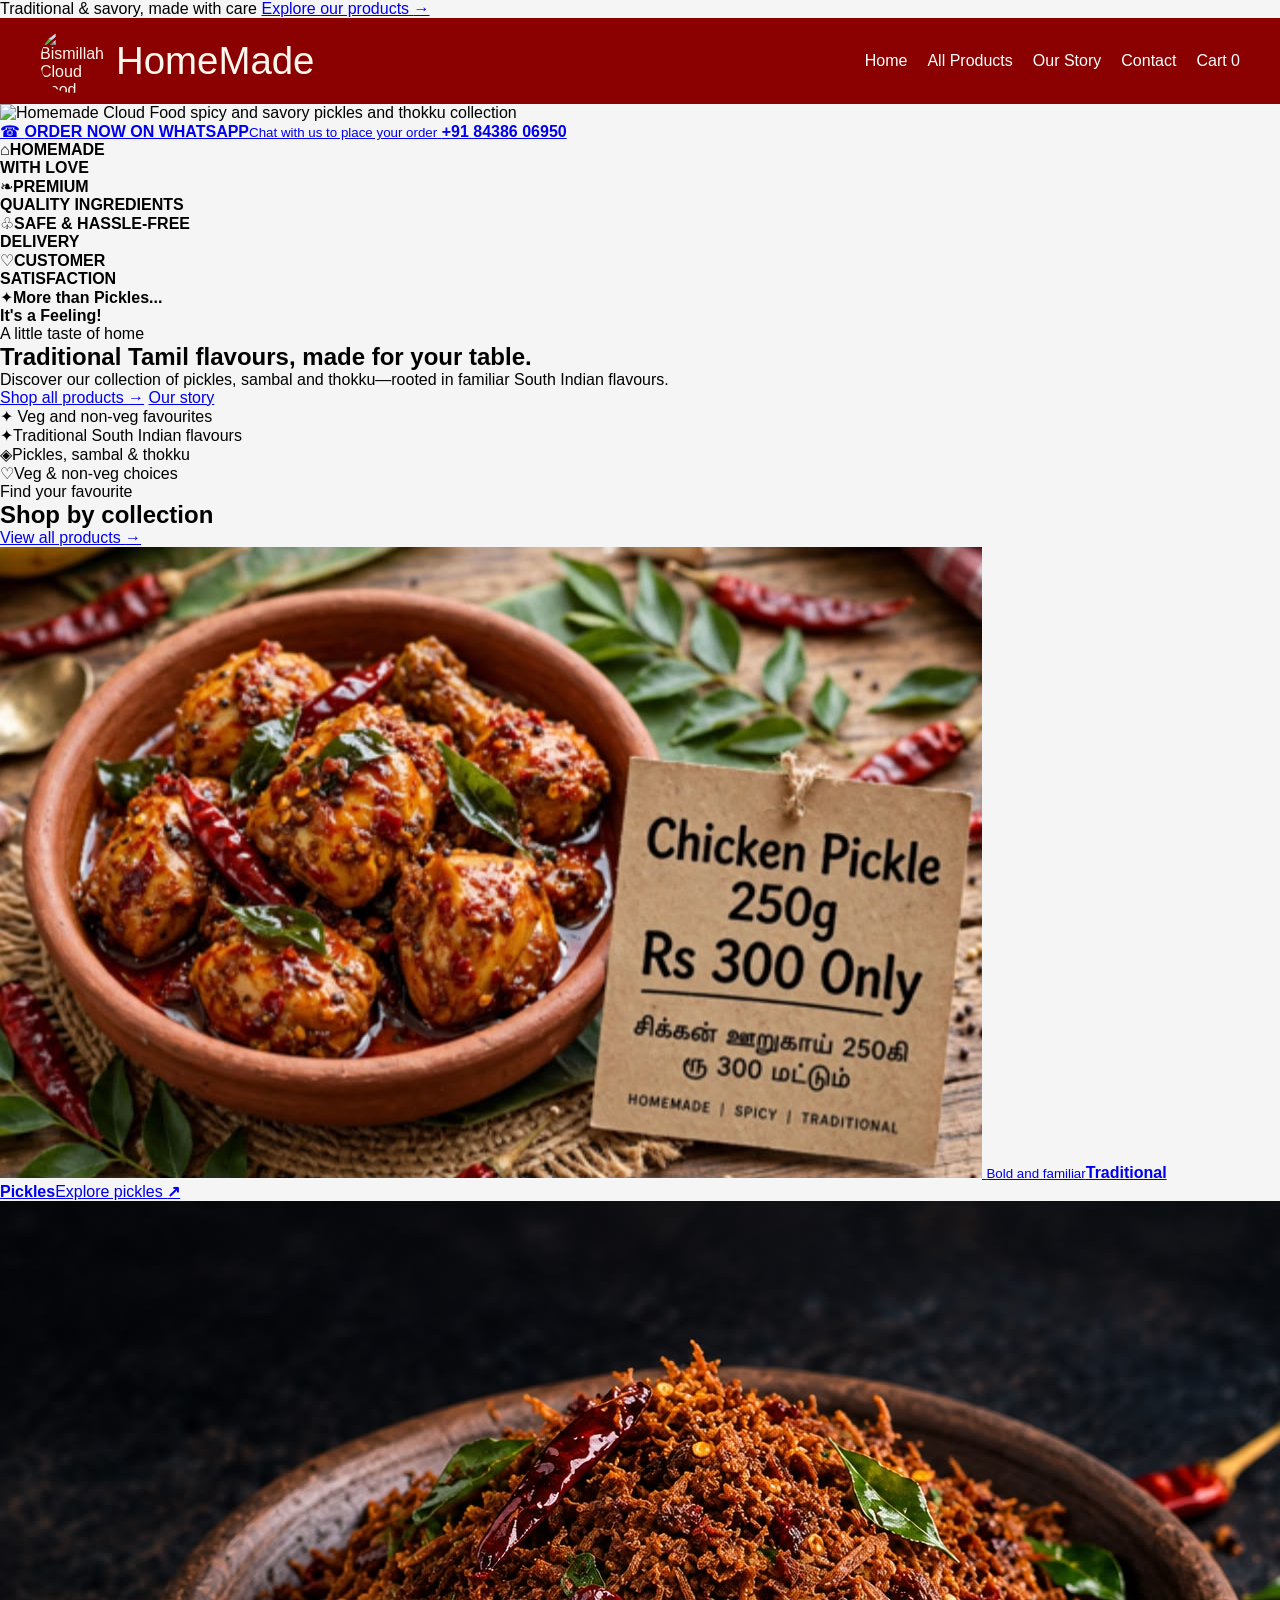
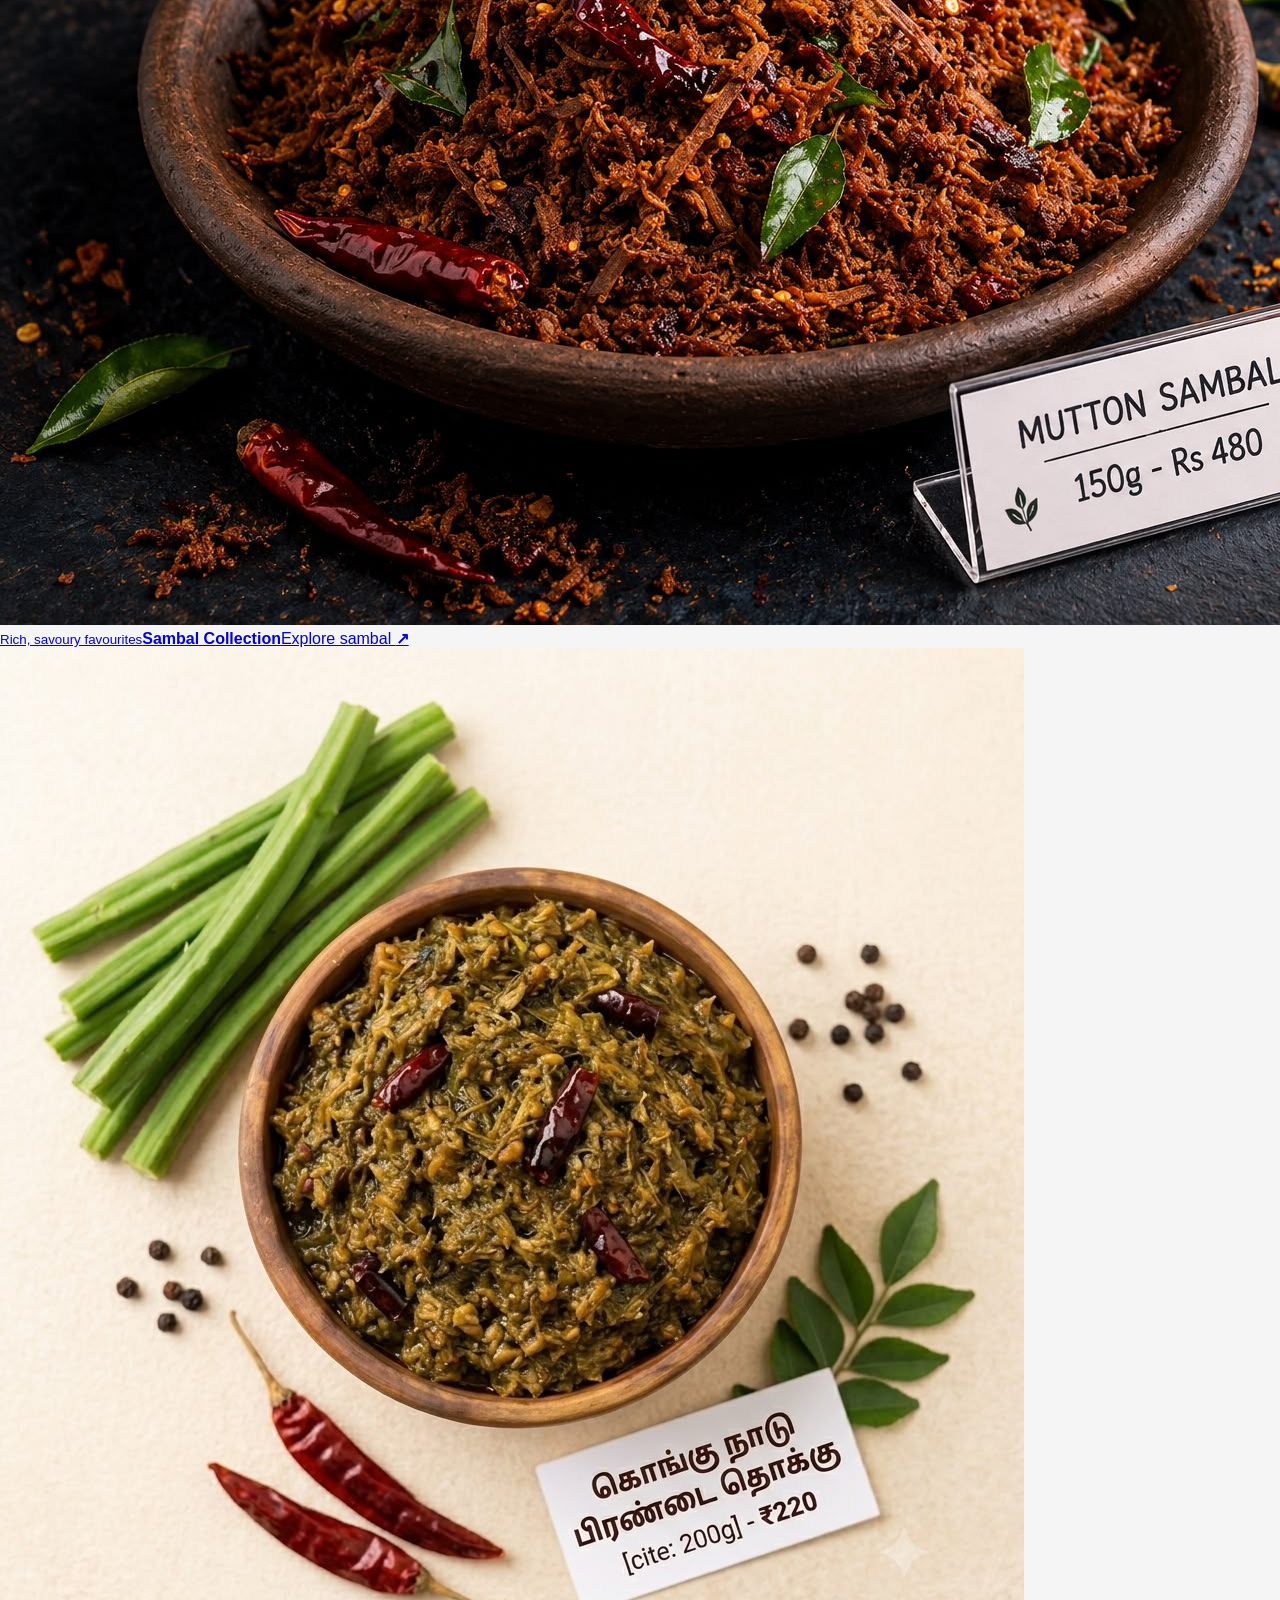
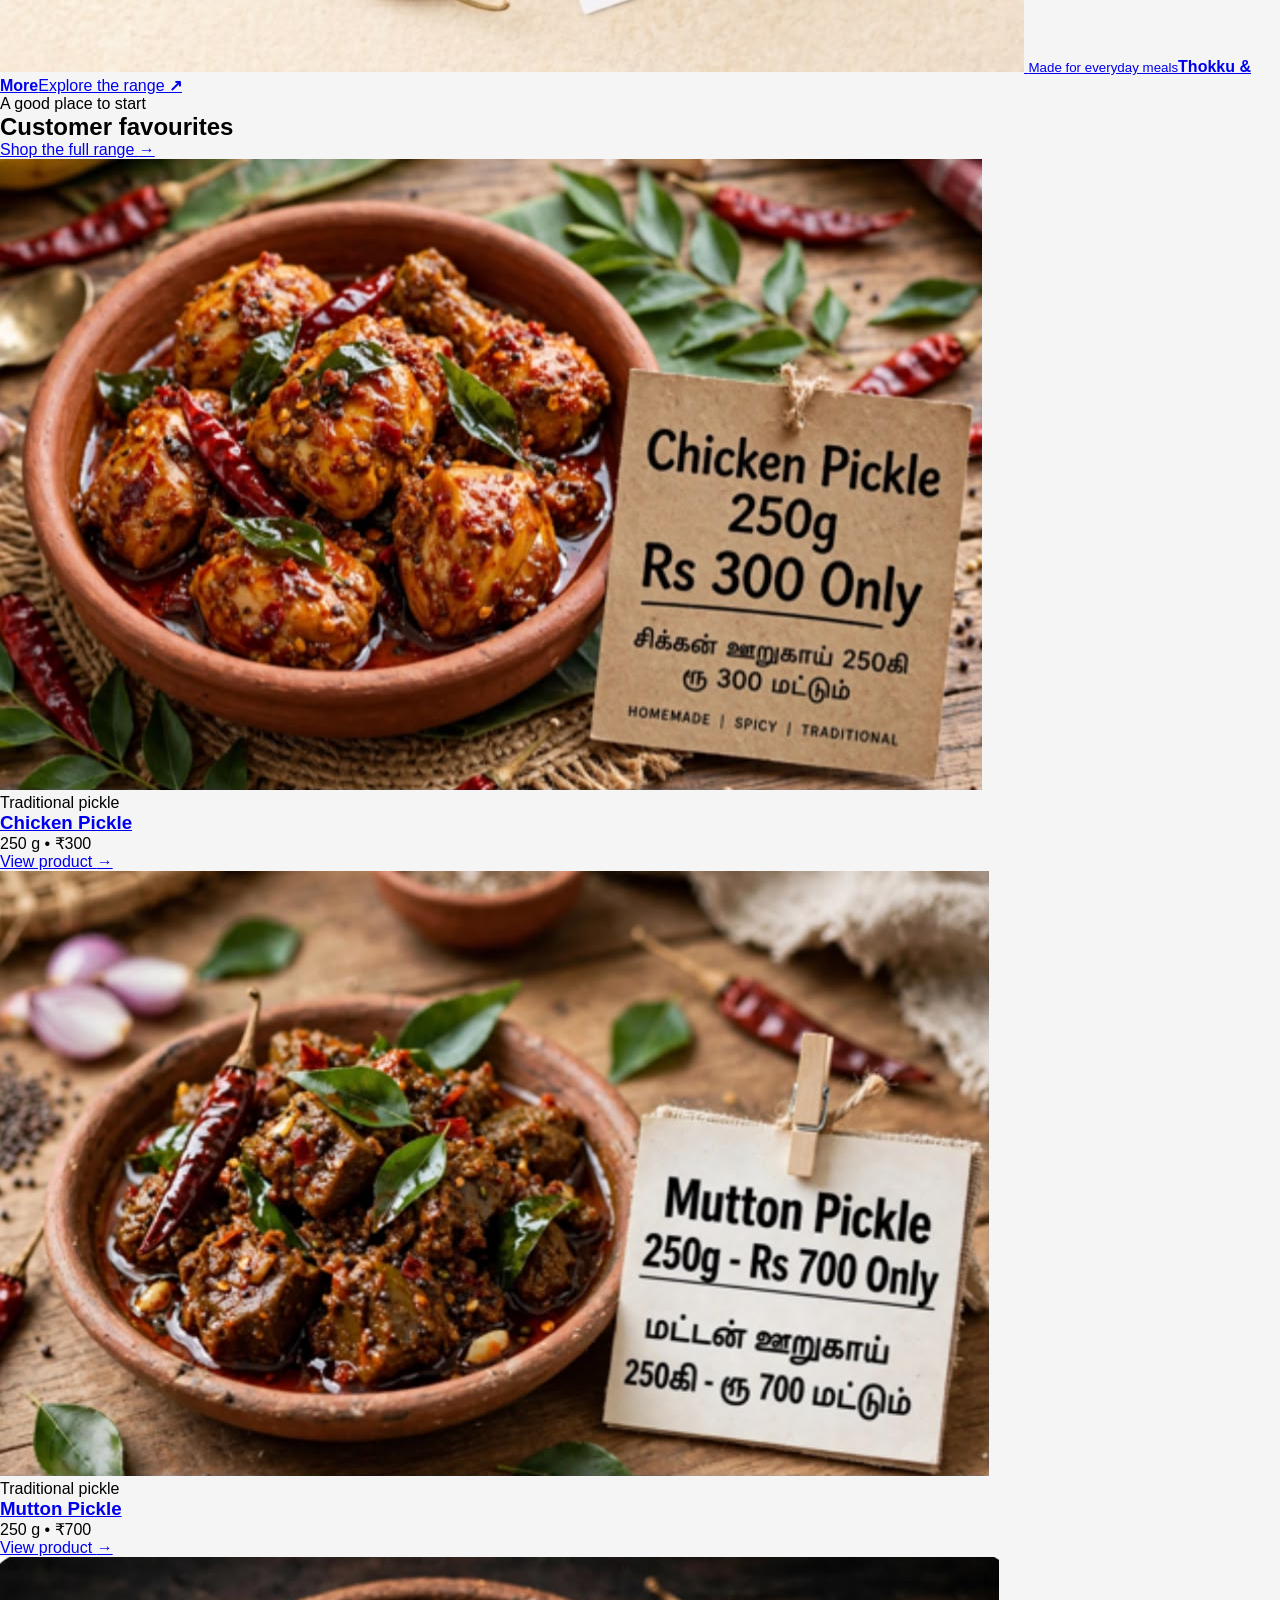
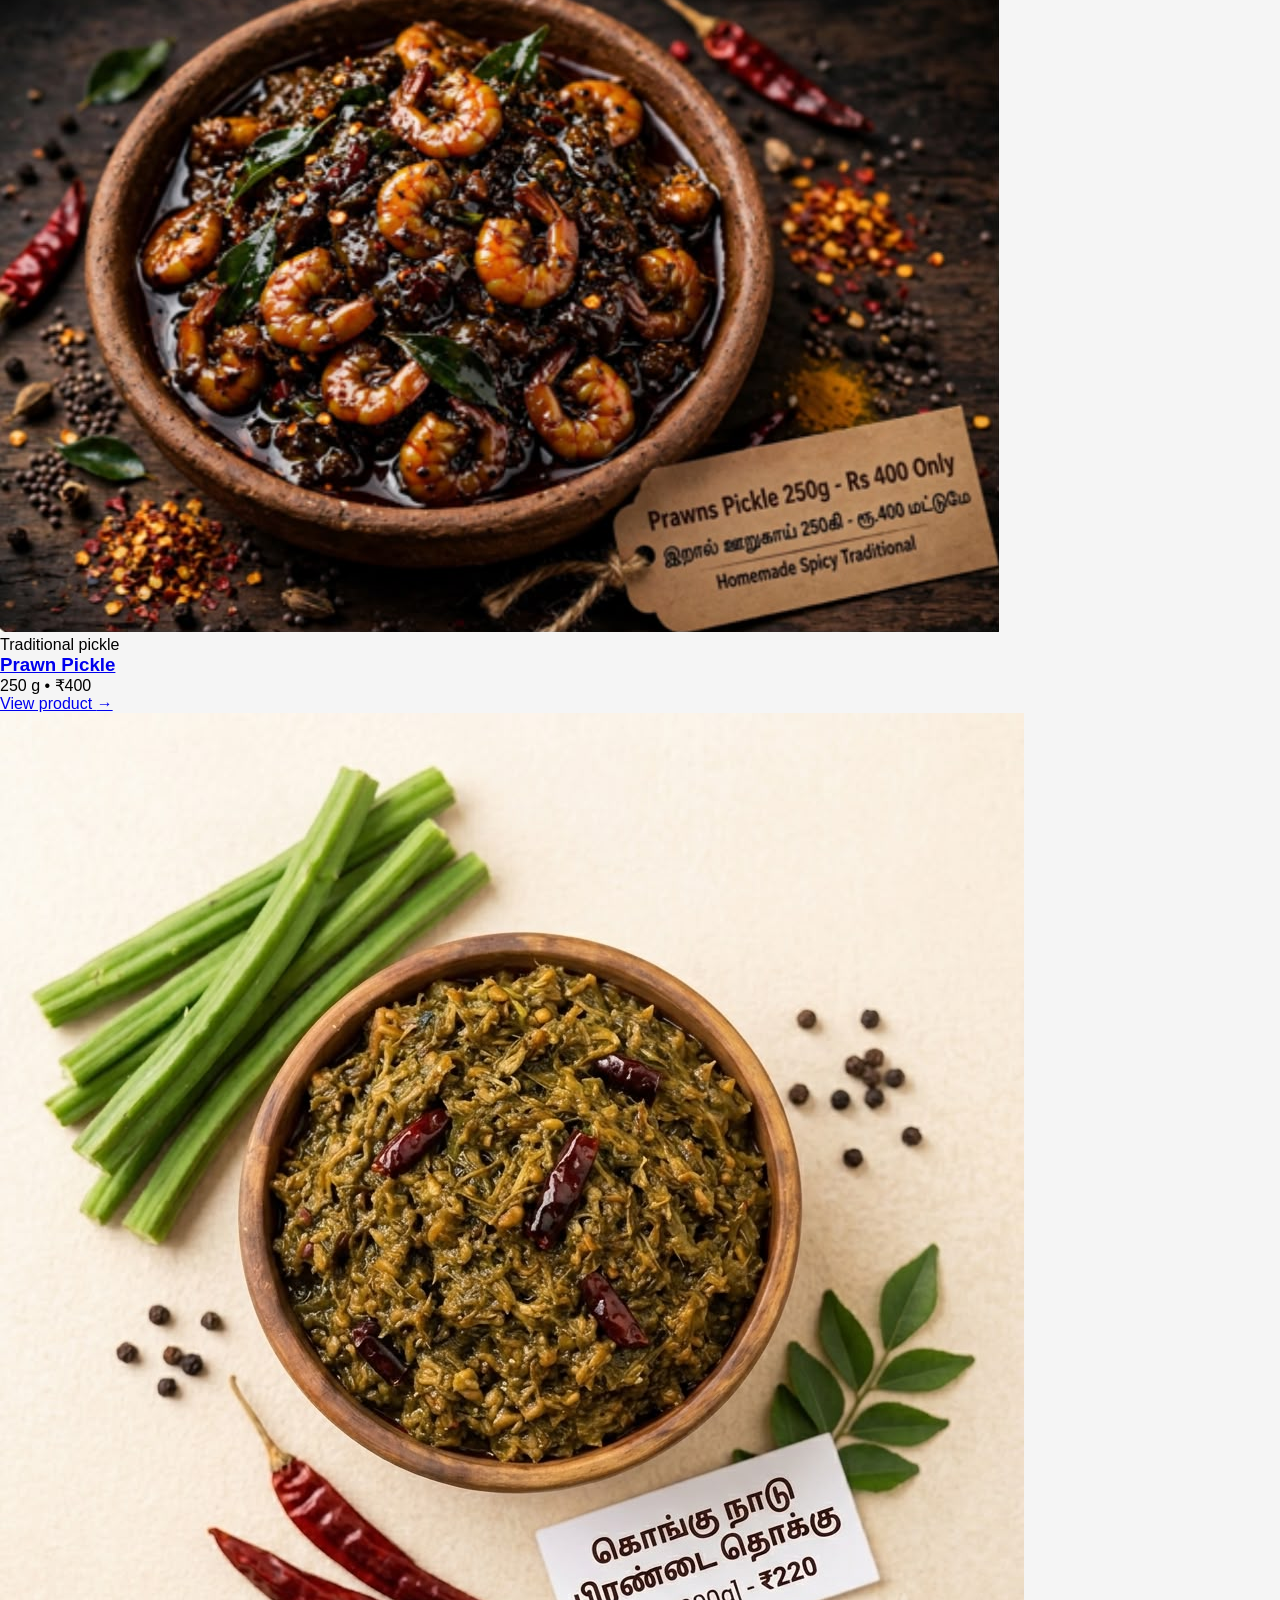
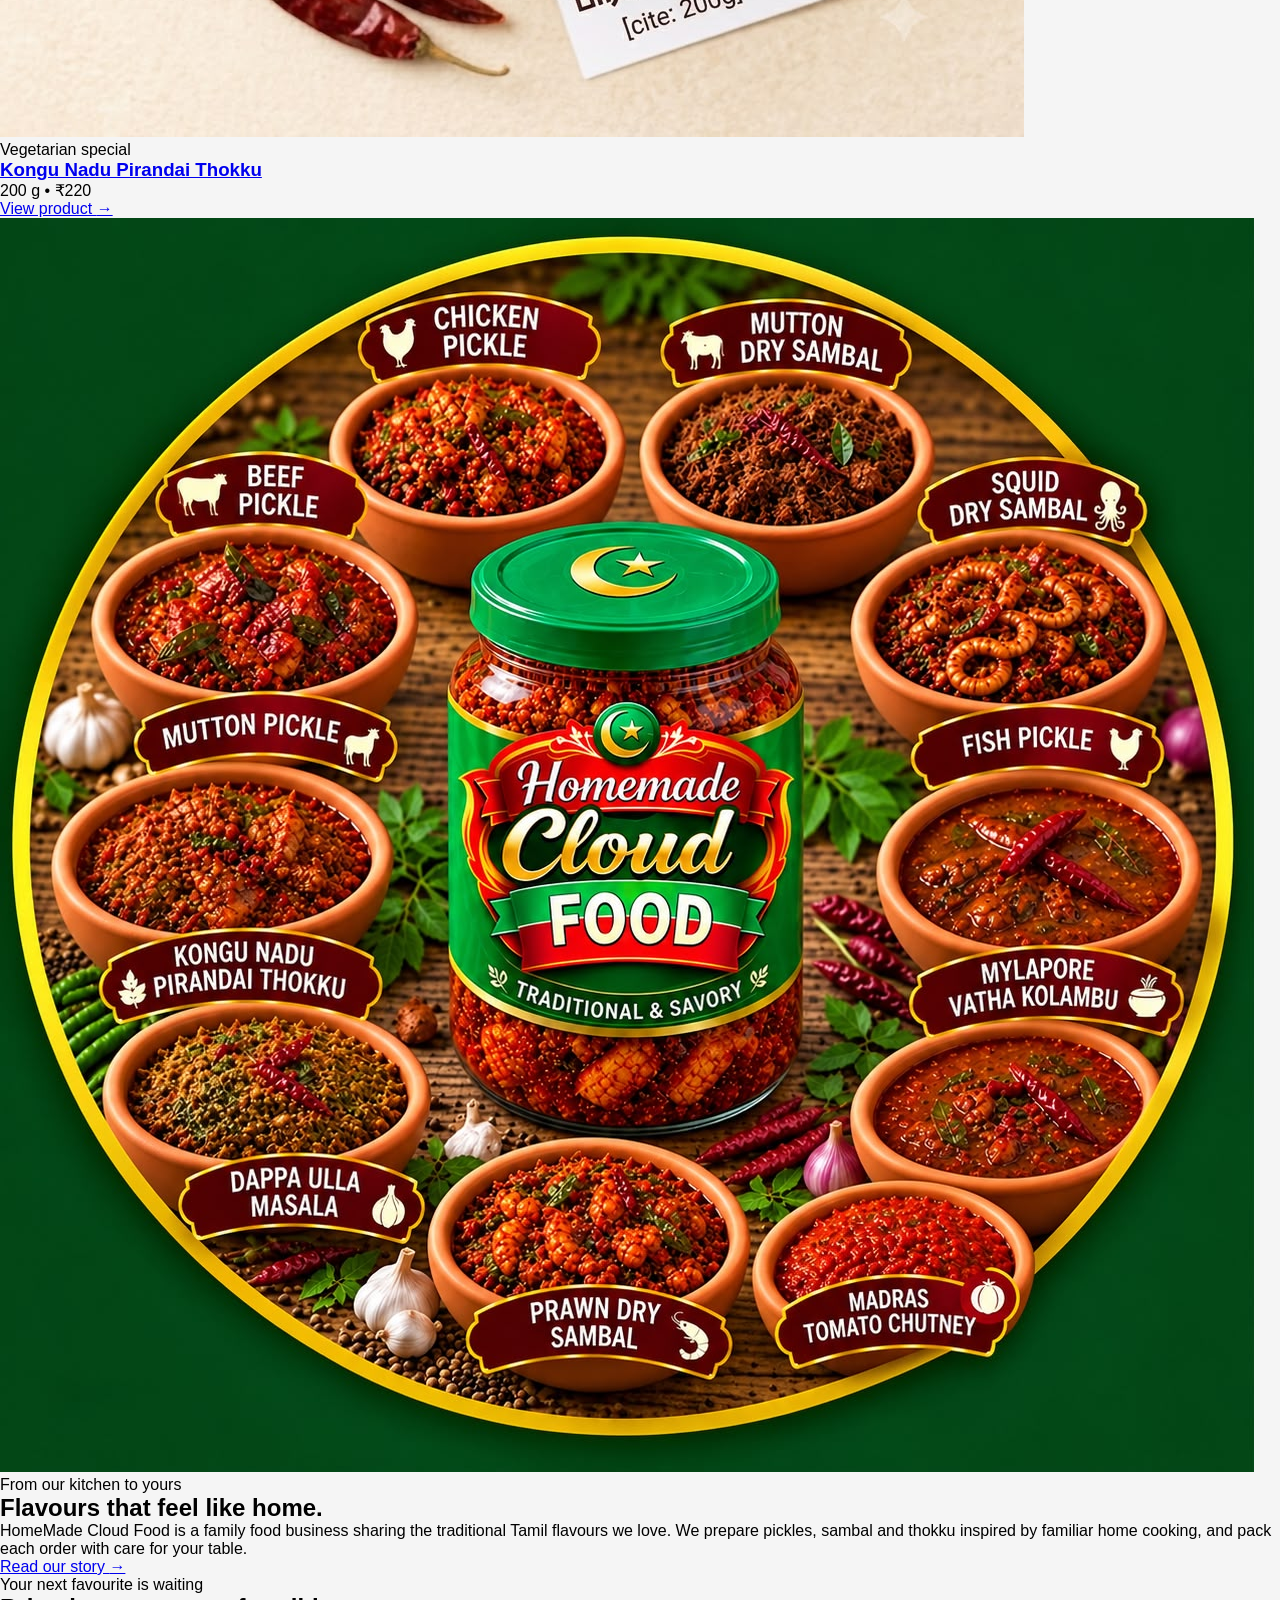
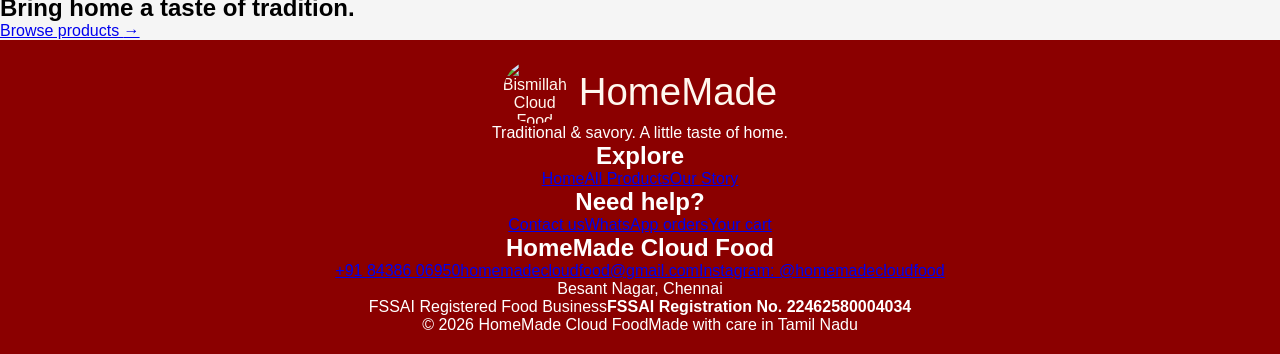
==== commit 9e6b76ae: "Add files via upload" ====
--- a/index.html
+++ b/index.html
@@ -6,8 +6,8 @@
     <meta name="theme-color" content="#17482f">
     <meta name="description" content="Shop traditional South Indian pickles, sambal and thokku from HomeMade Cloud Food.">
     <title>Home | HomeMade Cloud Food</title>
-    <link rel="stylesheet" href="home-page.css?v=1">
-    <link rel="icon" href="glassy-cloud-food-badge.png?v=3" type="image/png">
+    <link rel="stylesheet" href="site.css">
+    <link rel="icon" href="images/glassy-cloud-food-badge.png?v=3" type="image/png">
 </head>
 <body class="home-page">
     <div class="announcement-bar">
@@ -16,7 +16,7 @@
     </div>
     <nav class="site-nav" aria-label="Main navigation">
         <a class="brand" href="index.html" aria-label="HomeMade Cloud Food home">
-            <img class="brand-badge" src="glassy-cloud-food-badge.png?v=3" alt="Bismillah Cloud Food logo">
+            <img class="brand-badge" src="images/glassy-cloud-food-badge.png?v=3" alt="Bismillah Cloud Food logo">
             <span class="brand-wordmark">HomeMade</span>
         </a>
         <ul>
@@ -30,7 +30,7 @@
 
     <main>
         <section class="hero-poster" aria-label="HomeMade Cloud Food collection">
-            <img src="poster-collection-banner.jpeg" width="1080" height="266" fetchpriority="high" alt="Homemade Cloud Food spicy and savory pickles and thokku collection">
+            <img src="images/poster-collection-banner.jpeg" width="1080" height="266" fetchpriority="high" alt="Homemade Cloud Food spicy and savory pickles and thokku collection">
         </section>
         <a class="poster-contact-strip" href="https://wa.me/918438606950" target="_blank" rel="noopener" aria-label="Order on WhatsApp at plus 91 84386 06950">
             <span class="poster-whatsapp-icon" aria-hidden="true">☎</span>
@@ -122,7 +122,7 @@
 
     <footer class="site-footer">
         <div class="footer-main">
-            <div class="footer-brand"><a class="brand brand-footer" href="index.html"><img class="brand-badge" src="glassy-cloud-food-badge.png?v=3" alt="Bismillah Cloud Food logo"><span class="brand-wordmark">HomeMade</span></a><p>Traditional & savory. A little taste of home.</p></div>
+            <div class="footer-brand"><a class="brand brand-footer" href="index.html"><img class="brand-badge" src="images/glassy-cloud-food-badge.png?v=3" alt="Bismillah Cloud Food logo"><span class="brand-wordmark">HomeMade</span></a><p>Traditional & savory. A little taste of home.</p></div>
             <div class="footer-column"><h2>Explore</h2><a href="index.html">Home</a><a href="products.html">All Products</a><a href="about.html">Our Story</a></div>
             <div class="footer-column"><h2>Need help?</h2><a href="contact.html">Contact us</a><a href="https://wa.me/918438606950" target="_blank" rel="noopener">WhatsApp orders</a><a href="cart.html">Your cart</a></div>
             <div class="footer-column footer-contact"><h2>HomeMade Cloud Food</h2><a href="tel:+918438606950">+91 84386 06950</a><a href="mailto:homemadecloudfood@gmail.com">homemadecloudfood@gmail.com</a><a href="https://www.instagram.com/homemadecloudfood/" target="_blank" rel="noopener">Instagram: @homemadecloudfood</a><p>Besant Nagar, Chennai</p><p class="footer-fssai"><span>FSSAI Registered Food Business</span><strong>FSSAI Registration No. 22462580004034</strong></p></div>
--- a/site.css
+++ b/site.css
@@ -0,0 +1,817 @@
+
+* {
+            margin: 0;
+            padding: 0;
+            box-sizing: border-box;
+            font-family: Arial, sans-serif;
+        }
+
+        body {
+            background: #f5f5f5;
+        }
+
+        /* Navbar */
+        nav {
+            background: #8B0000;
+            padding: 11px 40px;
+            display: flex;
+            justify-content: space-between;
+            align-items: center;
+        }
+
+        .logo {
+            color: white;
+            font-size: 25px;
+            font-weight: bold;
+        }
+
+        nav ul {
+            list-style: none;
+            display: flex;
+        }
+
+        nav ul li {
+            margin-left: 20px;
+        }
+
+        nav ul li a {
+            color: white;
+            text-decoration: none;
+            font-size: 16px;
+        }
+
+        /* Full-width poster with centered hero content */
+        .hero {
+            position: relative;
+            display: block;
+            width: 100%;
+            overflow: hidden;
+            color: white;
+            background: linear-gradient(to right, #8B0000, #D2691E);
+        }
+
+        .hero-image {
+            display: block;
+            width: 100%;
+            aspect-ratio: 1080 / 252;
+            overflow: hidden;
+            position: relative;
+        }
+
+        .hero-image::after {
+            content: "";
+            position: absolute;
+            left: 0;
+            right: 0;
+            bottom: 0;
+            height: 1.6%;
+            background: #1a1a1a;
+            pointer-events: none;
+        }
+        .hero-image img {
+            display: block;
+            width: 100%;
+            max-width: none;
+            height: 100%;
+            object-fit: cover;
+            object-position: top center;
+        }
+
+        .hero::before {
+            content: "";
+            position: absolute;
+            inset: 0;
+            z-index: 1;
+            background: rgba(55, 0, 0, 0.16);
+            pointer-events: none;
+        }
+
+        .hero-text {
+            position: absolute;
+            inset: 0;
+            z-index: 2;
+        }
+
+        .hero-copy {
+            position: absolute;
+            top: 1%;
+            right: 5%;
+            width: min(34%, 500px);
+            text-align: center;
+        }
+
+        .hero-text h1 {
+            margin-bottom: 8px;
+            font-size: clamp(16px, 1.6vw, 23px);
+            line-height: 1.08;
+            text-shadow: 0 2px 6px rgba(35, 0, 0, 0.98), 0 0 16px rgba(35, 0, 0, 0.76);
+        }
+
+        .hero-text p {
+            margin-bottom: 0;
+            font-size: clamp(11px, 0.9vw, 13px);
+            text-shadow: 0 2px 5px rgba(35, 0, 0, 0.98), 0 0 14px rgba(35, 0, 0, 0.76);
+        }
+
+        .hero-text .btn {
+            position: absolute;
+            left: 40%;
+            bottom: 2.5%;
+            margin: 0;
+            transform: translateX(-50%);
+            display: inline-block;
+            background: white;
+            color: #8B0000;
+            padding: 9px 20px;
+            font-size: 14px;
+            text-decoration: none;
+            border-radius: 5px;
+            font-weight: bold;
+            white-space: nowrap;
+        }
+        /* Attractive red-orange gradient behind the product cards */
+        .products {
+            position: relative;
+            padding: 72px 8%;
+            text-align: center;
+            background:
+                radial-gradient(ellipse at 18% 8%, rgba(255, 154, 50, 0.46), transparent 32%),
+                radial-gradient(ellipse at 86% 92%, rgba(255, 96, 24, 0.42), transparent 34%),
+                linear-gradient(125deg, #650000 0%, #970700 34%, #c32308 68%, #e76818 100%);
+        }
+
+        .products h2 {
+            display: inline-flex;
+            align-items: center;
+            justify-content: center;
+            margin: 0 auto 40px;
+            padding: 13px 32px;
+            border: 1px solid rgba(255, 224, 184, 0.5);
+            border-radius: 999px;
+            color: #fff8ef;
+            font-size: 32px;
+            background: rgba(76, 0, 0, 0.55);
+            box-shadow: 0 8px 22px rgba(50, 0, 0, 0.28);
+        }
+
+        .products h2::after {
+            display: none;
+        }
+
+        .card-container {
+            display: flex;
+            justify-content: center;
+            gap: 25px;
+            flex-wrap: wrap;
+        }
+
+        .card {
+            width: 280px;
+            overflow: hidden;
+            border: 1px solid rgba(139, 0, 0, 0.14);
+            border-top: 4px solid #D2691E;
+            border-radius: 18px;
+            background: linear-gradient(180deg, #fffefa 0%, #fff7e9 100%);
+            box-shadow: 0 9px 26px rgba(80, 34, 0, 0.16);
+            transition: transform 0.25s ease, box-shadow 0.25s ease;
+        }
+
+        .card:hover {
+            transform: translateY(-6px);
+            box-shadow: 0 16px 34px rgba(80, 34, 0, 0.25);
+        }
+
+        .card img {
+            display: block;
+            width: 100%;
+            height: 220px;
+            object-fit: cover;
+        }
+
+        .card h3 {
+            margin: 16px 12px 10px;
+            color: #641509;
+        }
+
+        .card p {
+            padding: 0 15px 15px;
+            color: #51443b;
+        }
+
+        .price {
+            color: #8B0000;
+            font-weight: bold;
+            font-size: 20px;
+        }
+        /* Cart and checkout */
+        .cart-button {
+            border: 0;
+            border-radius: 6px;
+            padding: 10px 14px;
+            background: white;
+            color: #8B0000;
+            font-weight: bold;
+            cursor: pointer;
+        }
+
+        .product-actions {
+            display: flex;
+            gap: 8px;
+            padding: 0 14px 16px;
+        }
+
+        .product-actions button {
+            flex: 1;
+            border: 0;
+            border-radius: 6px;
+            padding: 10px 8px;
+            font-weight: bold;
+            cursor: pointer;
+        }
+
+        .add-cart-button {
+            background: #8B0000;
+            color: white;
+        }
+
+        .buy-now-button {
+            background: #D2691E;
+            color: white;
+        }
+
+        .cart-modal {
+            display: none;
+            position: fixed;
+            inset: 0;
+            z-index: 1000;
+            overflow-y: auto;
+            padding: 16px;
+            background: rgba(0, 0, 0, 0.65);
+        }
+
+        .cart-modal.is-open {
+            display: grid;
+            place-items: center;
+        }
+
+        .checkout-panel {
+            width: min(100%, 620px);
+            max-height: calc(100vh - 32px);
+            overflow-y: auto;
+            padding: 24px;
+            border-radius: 14px;
+            background: white;
+            color: #222;
+        }
+
+        .checkout-header,
+        .cart-row,
+        .cart-row-controls {
+            display: flex;
+            align-items: center;
+            justify-content: space-between;
+            gap: 12px;
+        }
+
+        .checkout-header {
+            margin-bottom: 18px;
+        }
+
+        .checkout-header h2 {
+            color: #8B0000;
+        }
+
+        .modal-close,
+        .quantity-button,
+        .remove-button {
+            border: 0;
+            border-radius: 5px;
+            padding: 7px 10px;
+            cursor: pointer;
+        }
+
+        .cart-row {
+            padding: 12px 0;
+            border-bottom: 1px solid #ddd;
+        }
+
+        .cart-row-info {
+            display: grid;
+            gap: 5px;
+        }
+
+        .cart-row-info small {
+            color: #555;
+        }
+
+        .quantity-button {
+            background: #eee;
+        }
+
+        .remove-button {
+            background: #ffe5e5;
+            color: #8B0000;
+        }
+
+        .cart-total {
+            margin: 16px 0 6px;
+            text-align: right;
+            font-size: 20px;
+            font-weight: bold;
+            color: #8B0000;
+        }
+
+        .checkout-note {
+            margin: 0 0 18px;
+            color: #555;
+            font-size: 14px;
+        }
+
+        .checkout-form {
+            display: grid;
+            gap: 12px;
+            margin-top: 18px;
+        }
+
+        .checkout-form[hidden] {
+            display: none;
+        }
+
+        .checkout-form h3 {
+            color: #8B0000;
+        }
+
+        .checkout-form label {
+            display: grid;
+            gap: 5px;
+            font-weight: bold;
+        }
+
+        .checkout-form input,
+        .checkout-form textarea {
+            width: 100%;
+            padding: 11px;
+            border: 1px solid #bbb;
+            border-radius: 6px;
+            font: inherit;
+        }
+
+        .checkout-form textarea {
+            min-height: 75px;
+            resize: vertical;
+        }
+
+        .checkout-form .form-grid {
+            display: grid;
+            grid-template-columns: 1fr 1fr;
+            gap: 12px;
+        }
+
+        .place-order-button {
+            border: 0;
+            border-radius: 7px;
+            padding: 13px 16px;
+            background: #128C7E;
+            color: white;
+            font-size: 16px;
+            font-weight: bold;
+            cursor: pointer;
+        }
+
+        .checkout-status {
+            min-height: 20px;
+            color: #8B0000;
+            font-size: 14px;
+        }
+
+        @media (max-width: 768px) {
+            nav {
+                flex-wrap: wrap;
+            }
+
+            .cart-button {
+                margin: 0 auto;
+            }
+
+            .checkout-panel {
+                padding: 18px;
+            }
+
+            .checkout-form .form-grid {
+                grid-template-columns: 1fr;
+            }
+        }
+        .about-section,
+        .contact-section {
+            padding: 64px 10%;
+            text-align: center;
+        }
+
+        .about-section {
+            color: #3d2418;
+            background: linear-gradient(135deg, #fffaf0, #f4ddc1);
+        }
+
+        .about-section h2,
+        .contact-section h2 {
+            margin-bottom: 18px;
+            font-size: 32px;
+        }
+
+        .about-section h2 {
+            color: #8B0000;
+        }
+
+        .fssai-badge {
+            display: inline-block;
+            margin: 0 auto 16px;
+            padding: 8px 16px;
+            border: 1px solid #3e7d4a;
+            border-radius: 999px;
+            color: #245b31;
+            background: #eef7ec;
+            font-size: 15px;
+            font-weight: bold;
+        }
+
+        .about-section p,
+        .contact-section > p {
+            max-width: 850px;
+            margin: 0 auto;
+            font-size: 16px;
+            line-height: 1.75;
+        }
+
+        .contact-section {
+            color: white;
+            background: linear-gradient(120deg, #700000, #a91608 52%, #d85b17);
+        }
+
+        .contact-section h2 {
+            color: #fff8ef;
+        }
+
+        .contact-details {
+            display: flex;
+            justify-content: center;
+            flex-wrap: wrap;
+            gap: 20px;
+            margin-top: 28px;
+        }
+
+        .contact-card {
+            display: flex;
+            flex-direction: column;
+            gap: 10px;
+            min-width: 260px;
+            max-width: 380px;
+            padding: 22px 28px;
+            border-radius: 14px;
+            color: #43140a;
+            background: #fff8ef;
+            box-shadow: 0 8px 24px rgba(45, 0, 0, 0.22);
+        }
+
+        .contact-card a {
+            color: #8B0000;
+            font-weight: bold;
+            text-decoration: none;
+        }
+
+        .contact-card a:hover {
+            text-decoration: underline;
+        }
+
+        .contact-card address {
+            font-style: normal;
+            line-height: 1.5;
+        }
+
+        /* Footer */
+        footer {
+            background: #8B0000;
+            color: white;
+            text-align: center;
+            padding: 20px;
+            margin-top: 0;
+        }
+
+        /* Mobile */
+        @media (max-width: 768px) {
+            nav {
+                padding: 12px 16px;
+                flex-direction: column;
+                gap: 12px;
+            }
+
+            nav ul {
+                flex-wrap: wrap;
+                justify-content: center;
+                gap: 12px;
+            }
+
+            nav ul li {
+                margin-left: 0;
+            }
+
+            .hero {
+                padding: 0;
+            }
+
+            .hero-text {
+                inset: 0;
+            }
+
+            .hero-copy {
+                top: 1%;
+                right: 5%;
+                left: auto;
+                width: 52%;
+            }
+
+            .hero-text h1 {
+                font-size: clamp(12px, 3vw, 14px);
+                margin-bottom: 4px;
+            }
+
+            .hero-text p {
+                font-size: clamp(8px, 1.9vw, 9.5px);
+            }
+
+            .hero-text .btn {
+                left: 40%;
+                bottom: 2.5%;
+                transform: translateX(-50%);
+                padding: 6px 13px;
+                font-size: 12px;
+            }
+
+            .hero-image::after {
+            content: "";
+            position: absolute;
+            left: 0;
+            right: 0;
+            bottom: 0;
+            height: 1.6%;
+            background: #1a1a1a;
+            pointer-events: none;
+        }
+        .hero-image img {
+                width: 100%;
+            }
+
+            .products {
+                padding: 40px 20px;
+            }
+
+            .about-section,
+            .contact-section {
+                padding: 42px 20px;
+            }
+
+            .contact-card {
+                width: 100%;
+                min-width: 0;
+            }
+        }
+        .featured-link {
+            display: inline-block;
+            margin-top: 34px;
+            padding: 13px 26px;
+            border-radius: 7px;
+            color: white;
+            background: #8B0000;
+            font-weight: bold;
+            text-decoration: none;
+        }
+
+        .featured-link:hover {
+            background: #c32308;
+        }
+
+        .cart-page {
+            max-width: 900px;
+            margin: 48px auto;
+            padding: 32px;
+            border-radius: 18px;
+            background: #fff8ef;
+            box-shadow: 0 10px 30px rgba(80, 34, 0, 0.18);
+        }
+
+        .cart-page h1 {
+            margin-bottom: 24px;
+            color: #8B0000;
+            text-align: center;
+        }
+
+        .cart-page #cart-empty {
+            padding: 24px;
+            text-align: center;
+        }
+
+        .cart-page .cart-total {
+            margin-top: 20px;
+            text-align: right;
+            font-size: 22px;
+        }
+
+        .cart-page .checkout-form {
+            margin-top: 28px;
+        }
+
+        .cart-page .checkout-status {
+            margin-top: 20px;
+            text-align: center;
+        }
+
+        @media (max-width: 768px) {
+            .cart-page {
+                margin: 24px 14px;
+                padding: 22px 16px;
+            }
+        }
+
+
+
+
+
+
+
+
+
+
+
+
+
+
+
+
+
+
+
+
+
+/* Individual product detail page */
+.product-detail-section {
+    min-height: calc(100vh - 130px);
+    padding: 56px 7%;
+    background: linear-gradient(125deg, #650000 0%, #970700 38%, #c32308 72%, #e76818 100%);
+}
+.product-detail {
+    max-width: 1000px;
+    margin: 0 auto;
+    display: grid;
+    grid-template-columns: minmax(0, 1.1fr) minmax(280px, .9fr);
+    overflow: hidden;
+    border-radius: 20px;
+    background: #fffaf1;
+    box-shadow: 0 16px 40px rgba(40, 0, 0, .3);
+}
+.product-detail img { width: 100%; height: 100%; min-height: 420px; object-fit: cover; }
+.product-detail-copy { padding: 38px; align-self: center; text-align: left; }
+.product-detail-copy h1 { color: #641509; margin-bottom: 16px; }
+.product-detail-copy p { color: #51443b; line-height: 1.6; margin-bottom: 14px; }
+.product-detail-copy .price { font-size: 26px; margin: 20px 0; }
+.product-detail-copy .product-actions { padding: 0; }
+.product-detail-copy .back-products { display: inline-block; margin-top: 22px; color: #8B0000; font-weight: bold; }
+.view-details-button {
+    flex: 1; display: inline-flex; align-items: center; justify-content: center;
+    padding: 10px 8px; border: 1px solid #8B0000; border-radius: 6px;
+    color: #8B0000; font-size: 13px; font-weight: bold; text-decoration: none;
+}
+@media (max-width: 768px) {
+    .product-detail-section { padding: 30px 18px; }
+    .product-detail { grid-template-columns: 1fr; }
+    .product-detail img { min-height: 0; height: 280px; }
+    .product-detail-copy { padding: 24px; }
+    .view-details-button { font-size: 11px; }
+}
+.detail-info, .detail-rate { margin: 22px 0; padding: 18px; border-radius: 12px; background: #fff1dd; }
+.detail-info h2, .detail-rate h2 { margin-bottom: 10px; color: #641509; font-size: 20px; }
+.detail-rate p { display: flex; justify-content: space-between; gap: 15px; margin: 8px 0; }
+.detail-rate strong { color: #8B0000; }
+.product-claims { display: flex; flex-wrap: wrap; gap: 8px; margin: 16px 0; }
+.product-claims span { padding: 7px 10px; border-radius: 999px; background: #f5dfbf; color: #641509; font-size: 12px; font-weight: bold; }
+
+/* Keep product photo visible while allowing long product information to scroll separately */
+@media (min-width: 769px) {
+    .product-detail {
+        height: min(720px, calc(100vh - 200px));
+        min-height: 540px;
+        align-items: stretch;
+        grid-template-columns: minmax(0, 1.05fr) minmax(320px, .95fr);
+    }
+    .product-detail > img {
+        position: sticky;
+        top: 0;
+        width: 100%;
+        height: 100%;
+        min-height: 0;
+        max-height: 100%;
+        object-fit: contain;
+        background: #fffaf1;
+    }
+    .product-detail-copy {
+        height: 100%;
+        min-height: 0;
+        overflow-y: auto;
+        overscroll-behavior: contain;
+    }
+}
+@media (max-width: 768px) {
+    .product-detail > img {
+        width: 100%;
+        height: 300px;
+        min-height: 0;
+        object-fit: contain;
+        background: #fffaf1;
+    }
+    .product-detail-copy { height: auto; overflow: visible; }
+}
+
+
+
+
+
+
+
+
+
+
+
+
+
+
+.card .pack-size { padding: 0 15px 5px; color: #6b5547; font-size: 14px; font-weight: bold; }
+
+
+
+/* Keep the brand mark and payment QR compact on every page. */
+.brand {
+    display: inline-flex;
+    align-items: center;
+    gap: 12px;
+    min-width: 0;
+    color: #fff8ef;
+    text-decoration: none;
+}
+
+.brand-badge {
+    display: block;
+    flex: 0 0 64px;
+    width: 64px;
+    height: 64px;
+    max-width: 64px;
+    max-height: 64px;
+    object-fit: contain;
+    border-radius: 50%;
+}
+
+.brand-wordmark {
+    font-size: clamp(24px, 3vw, 42px);
+    line-height: 1;
+    white-space: nowrap;
+}
+
+.upi-qr-content {
+    display: grid;
+    grid-template-columns: minmax(0, 320px) minmax(0, 1fr);
+    align-items: start;
+    gap: 24px;
+}
+
+.upi-qr-image {
+    display: block;
+    width: 100%;
+    max-width: 320px;
+    max-height: 360px;
+    height: auto;
+    margin: 0 auto;
+    object-fit: contain;
+    border-radius: 12px;
+}
+
+.upi-qr-image[hidden],
+.upi-qr-details[hidden] {
+    display: none !important;
+}
+
+@media (max-width: 650px) {
+    .brand-badge {
+        flex-basis: 52px;
+        width: 52px;
+        height: 52px;
+        max-width: 52px;
+        max-height: 52px;
+    }
+
+    .upi-qr-content {
+        grid-template-columns: minmax(0, 1fr);
+        gap: 16px;
+    }
+
+    .upi-qr-image {
+        max-width: 260px;
+        max-height: 300px;
+    }
+}
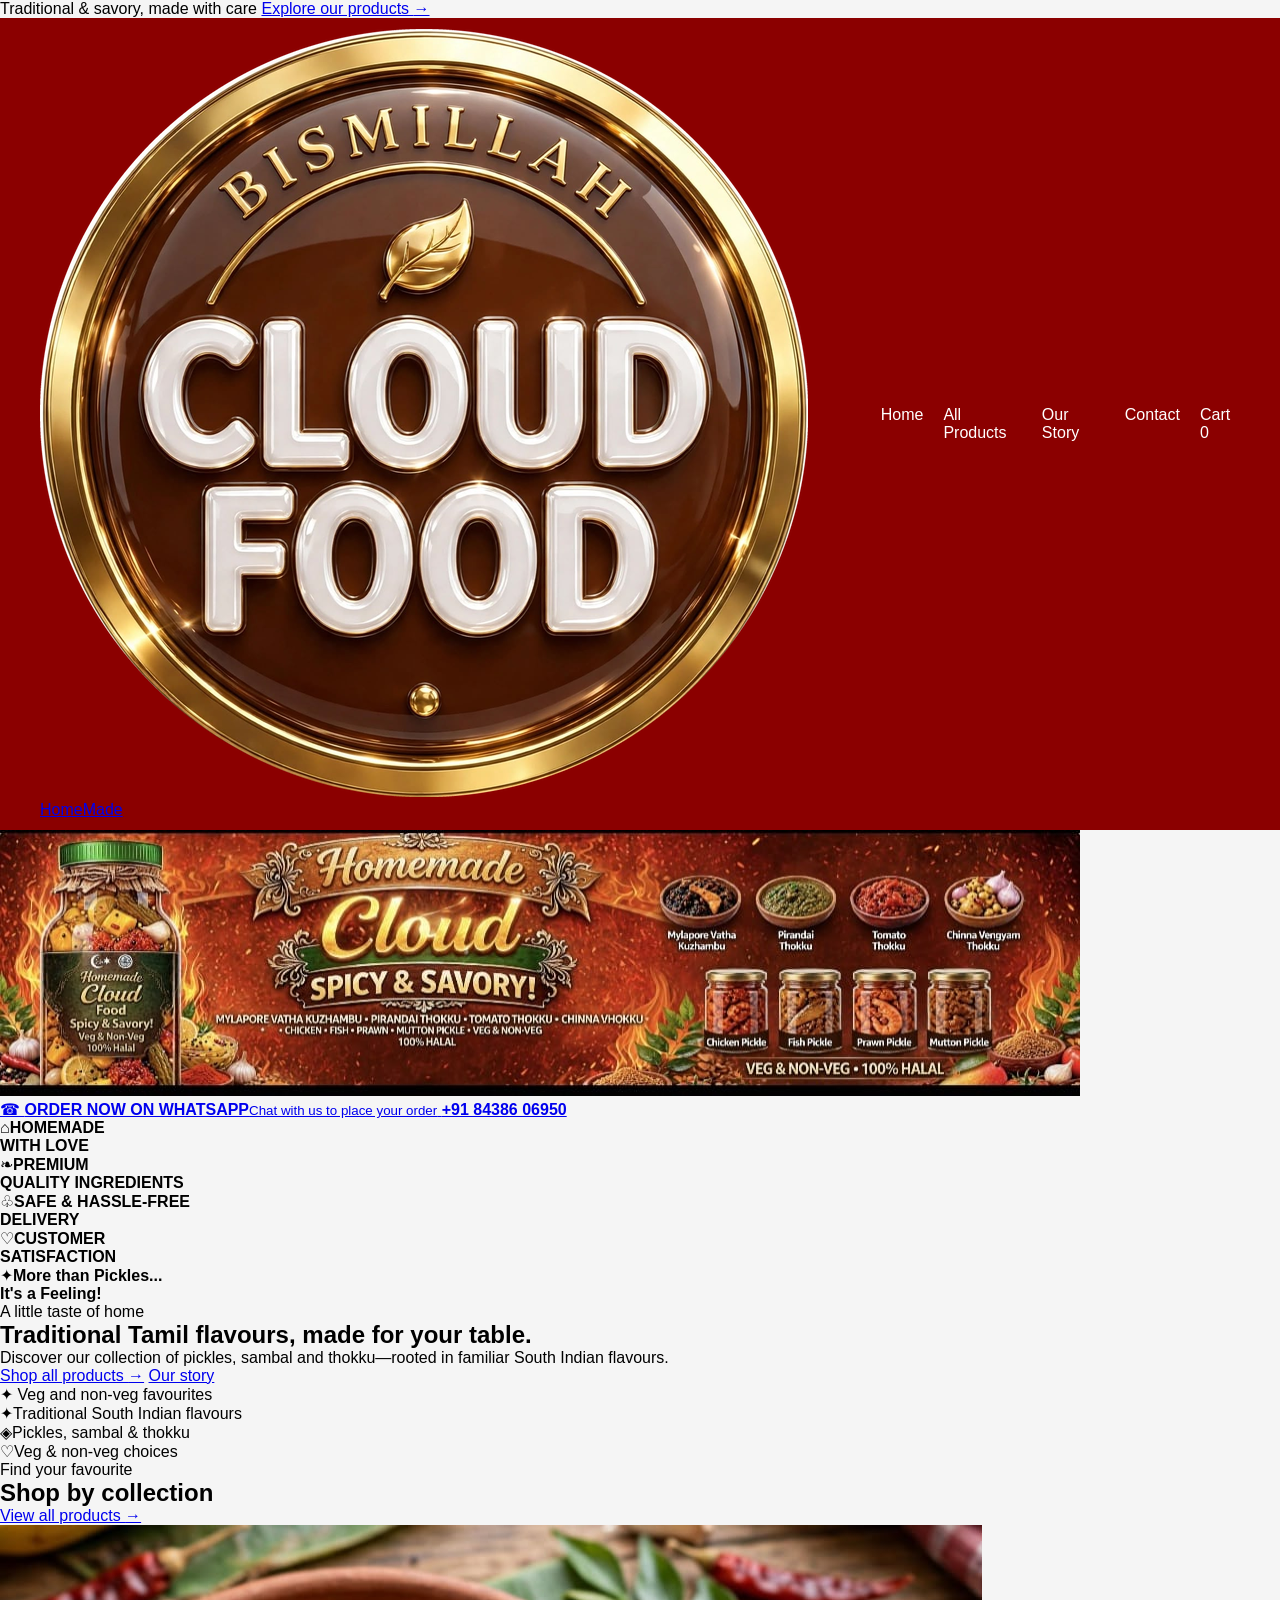
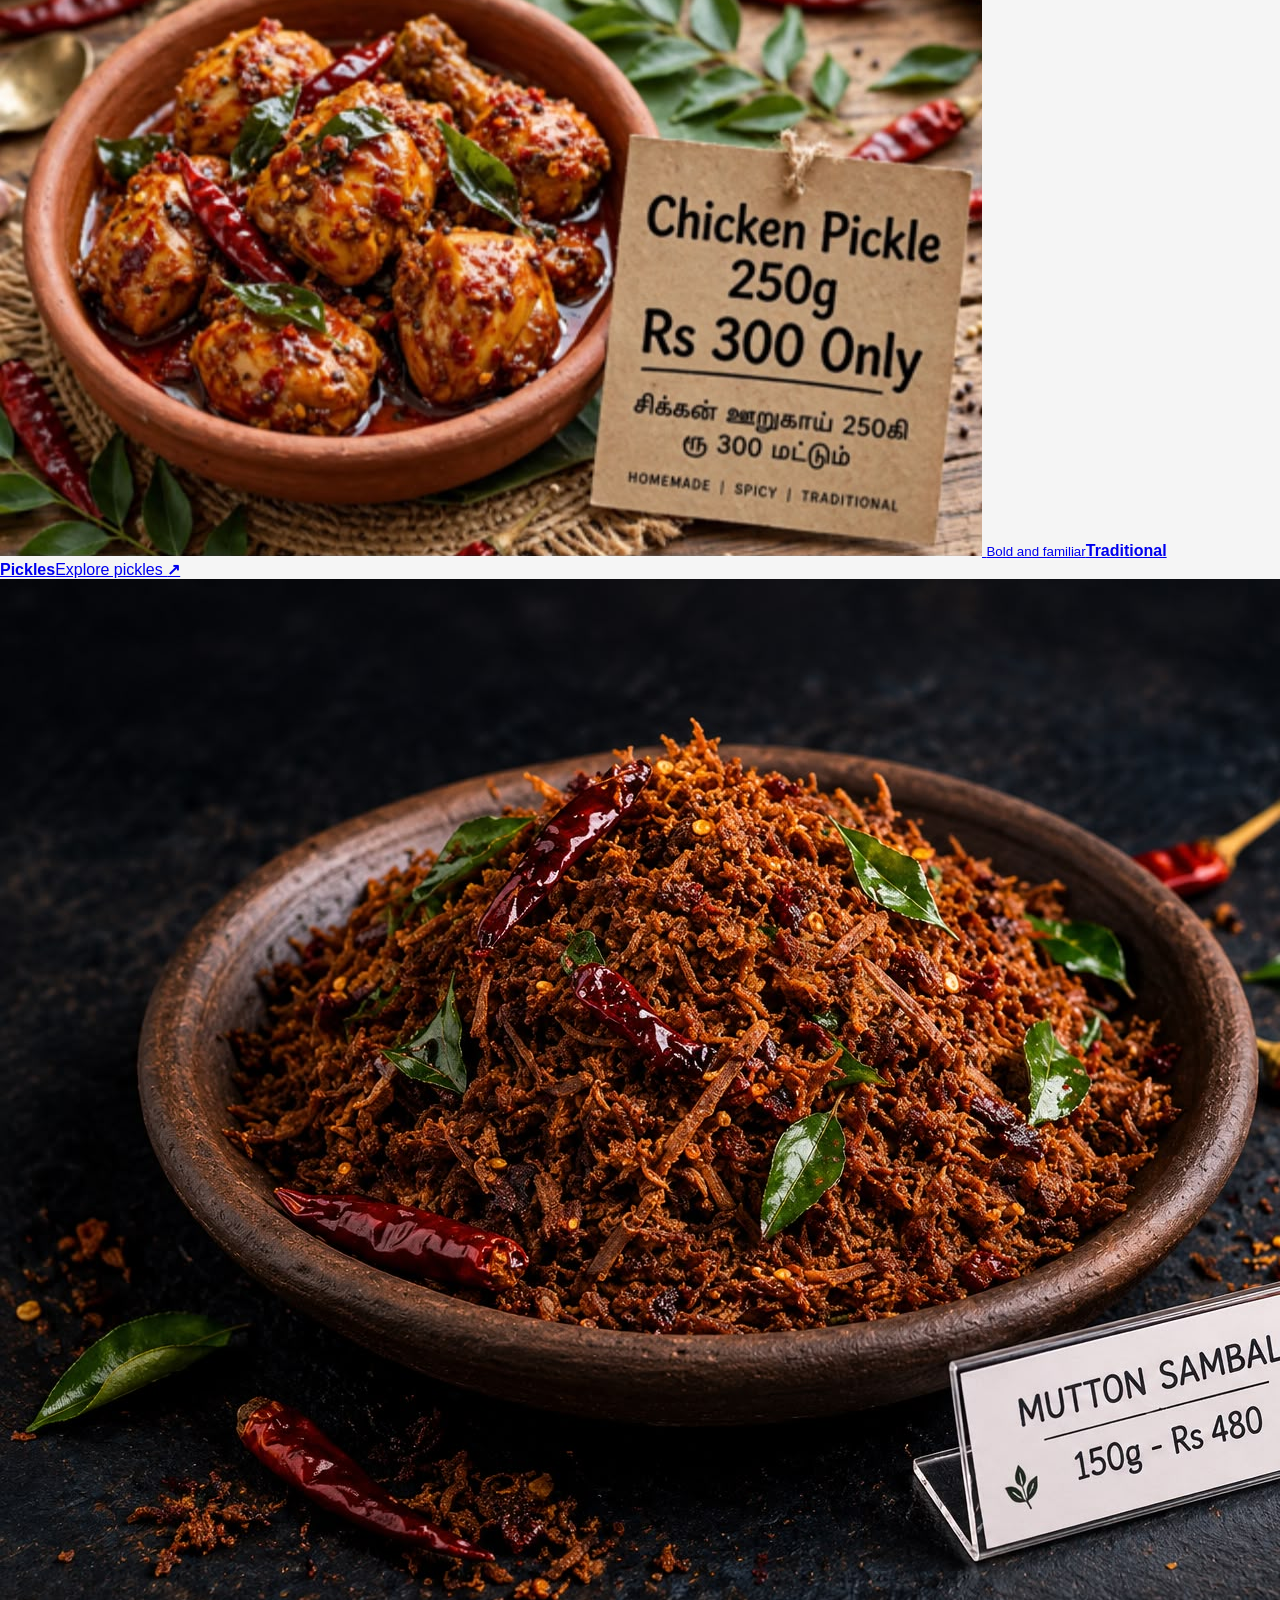
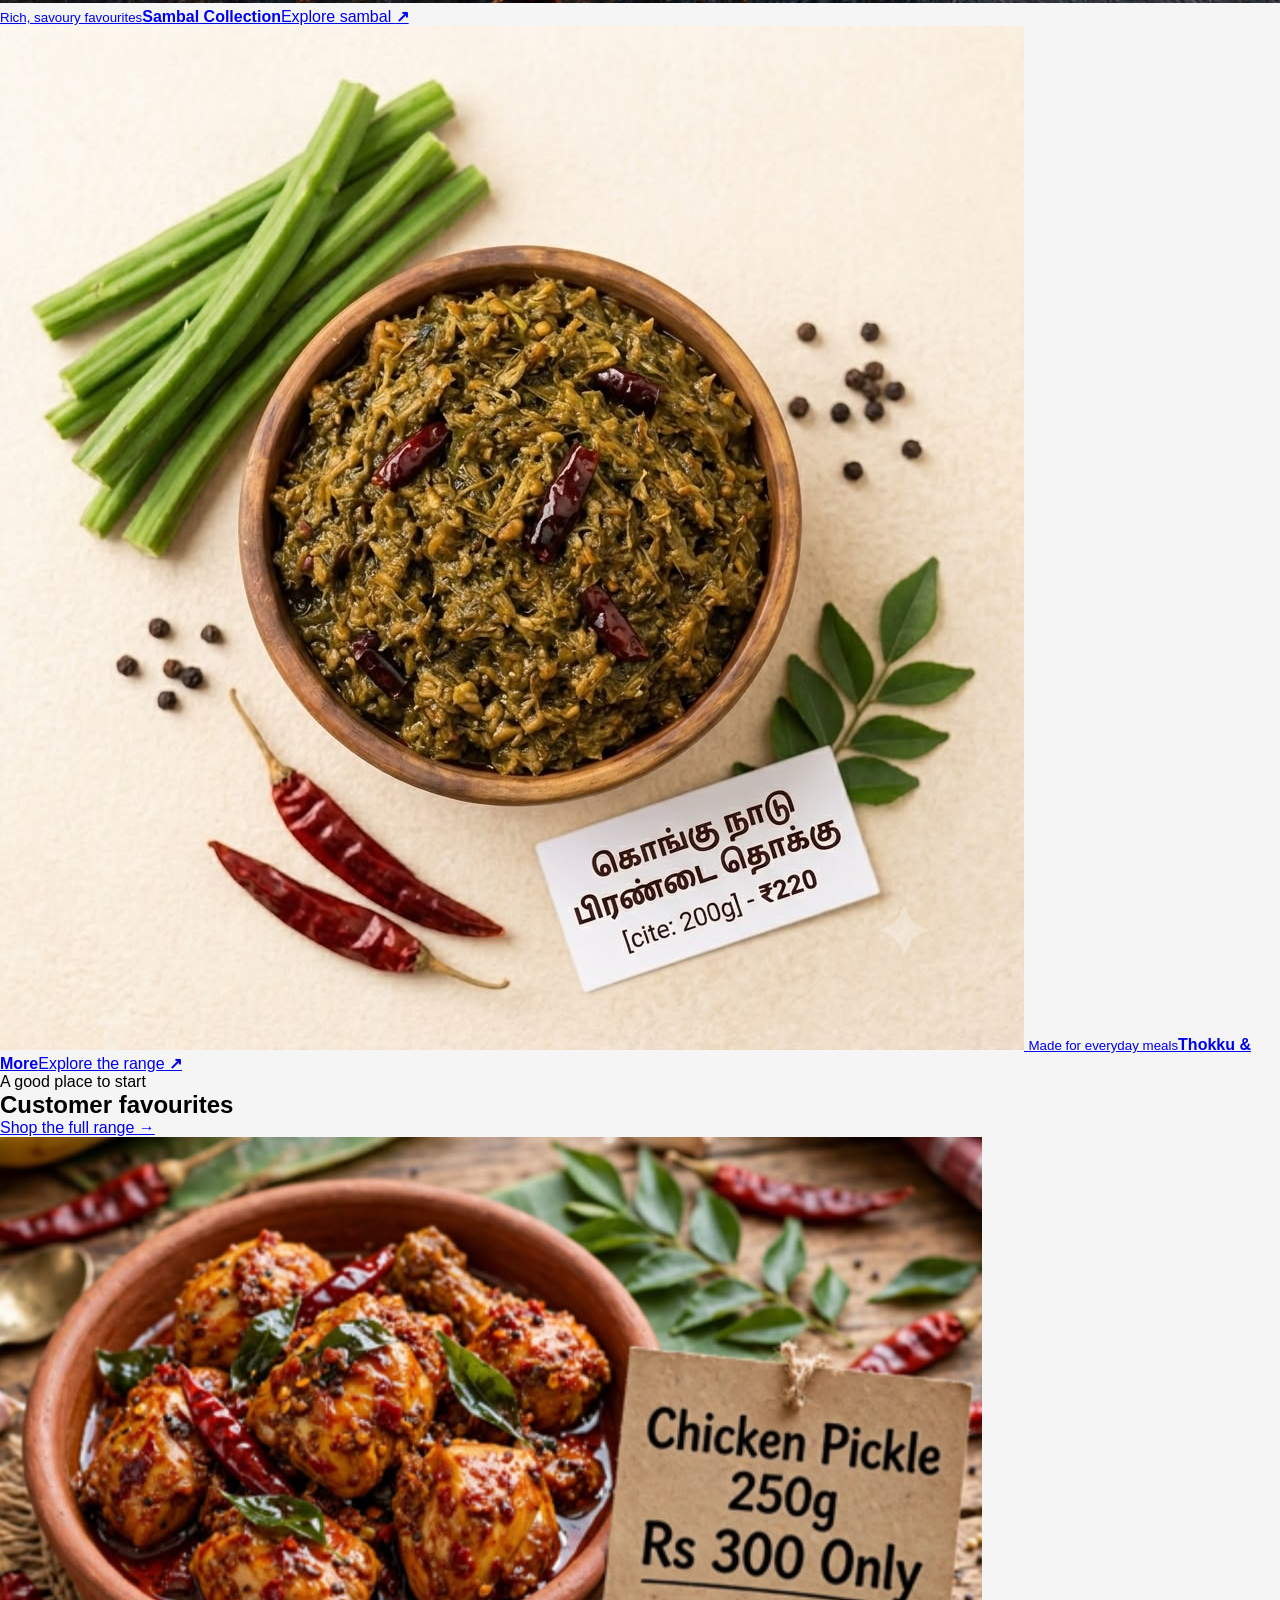
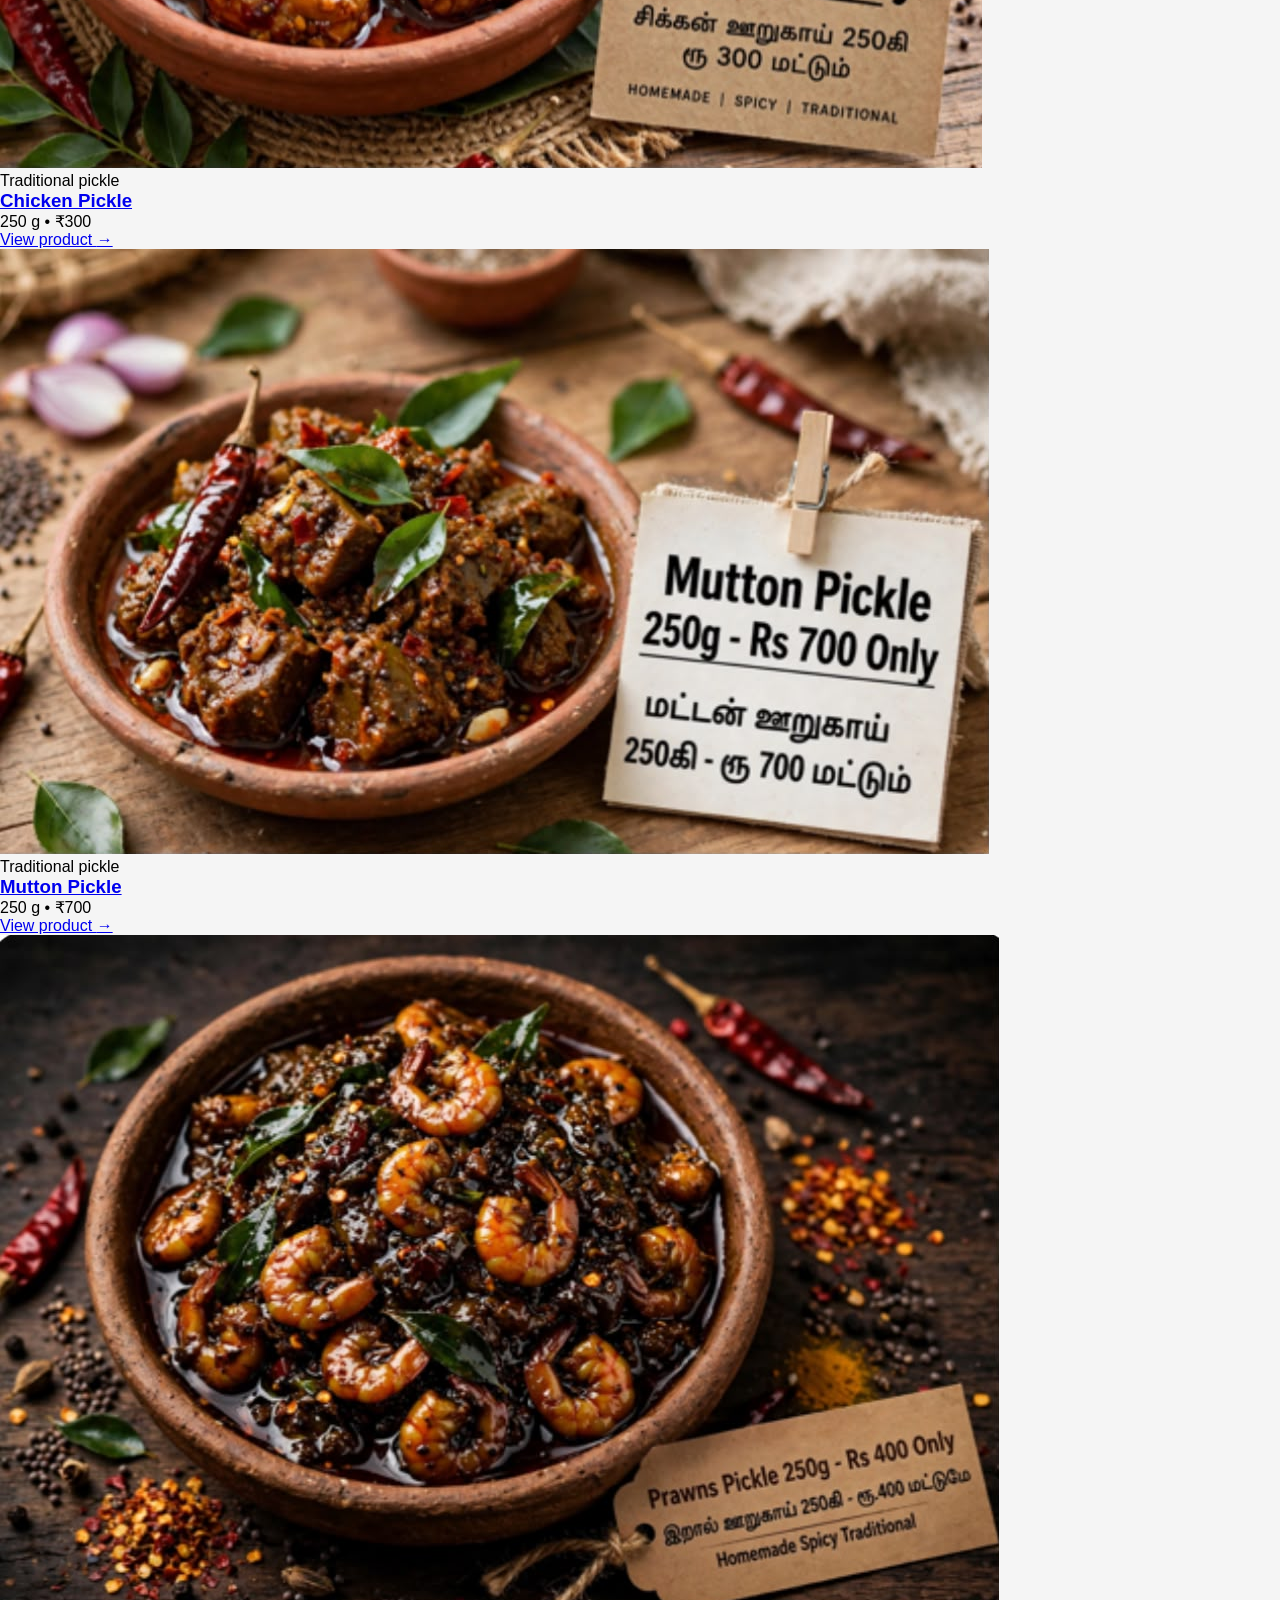
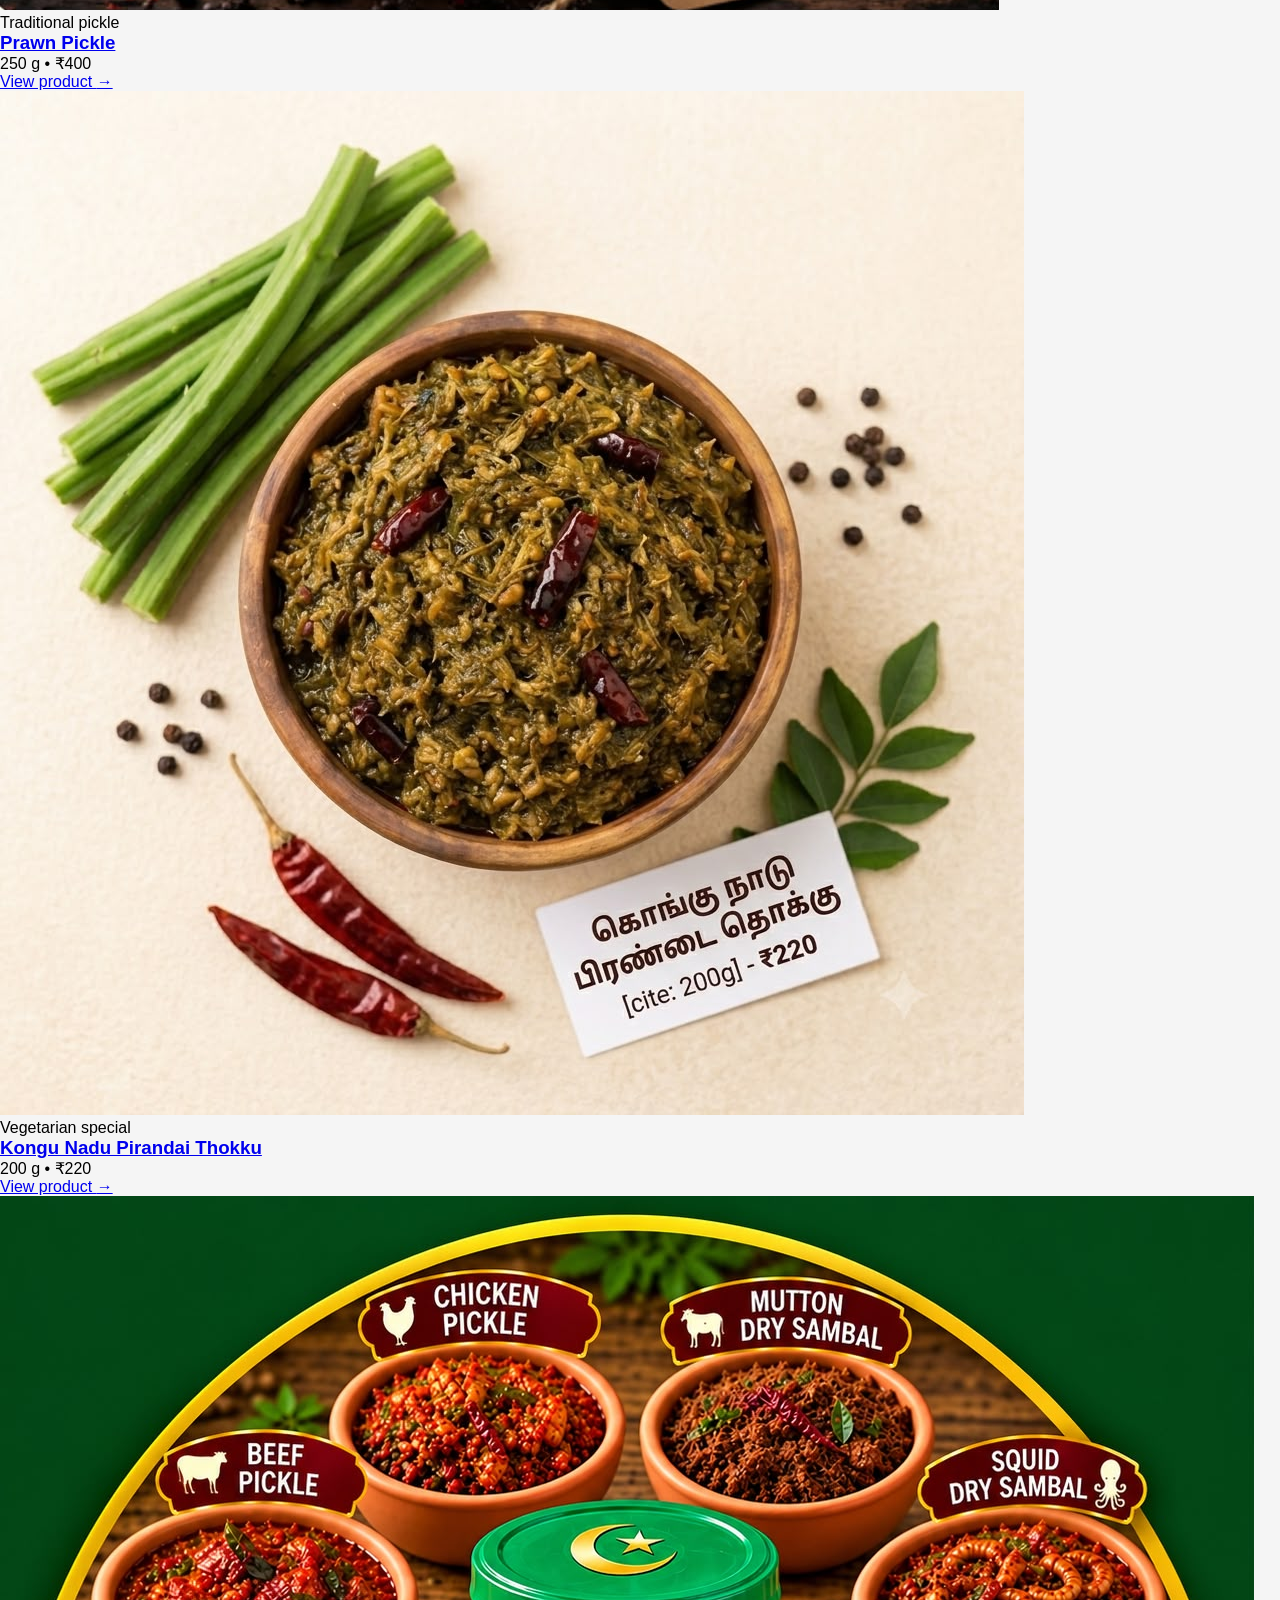
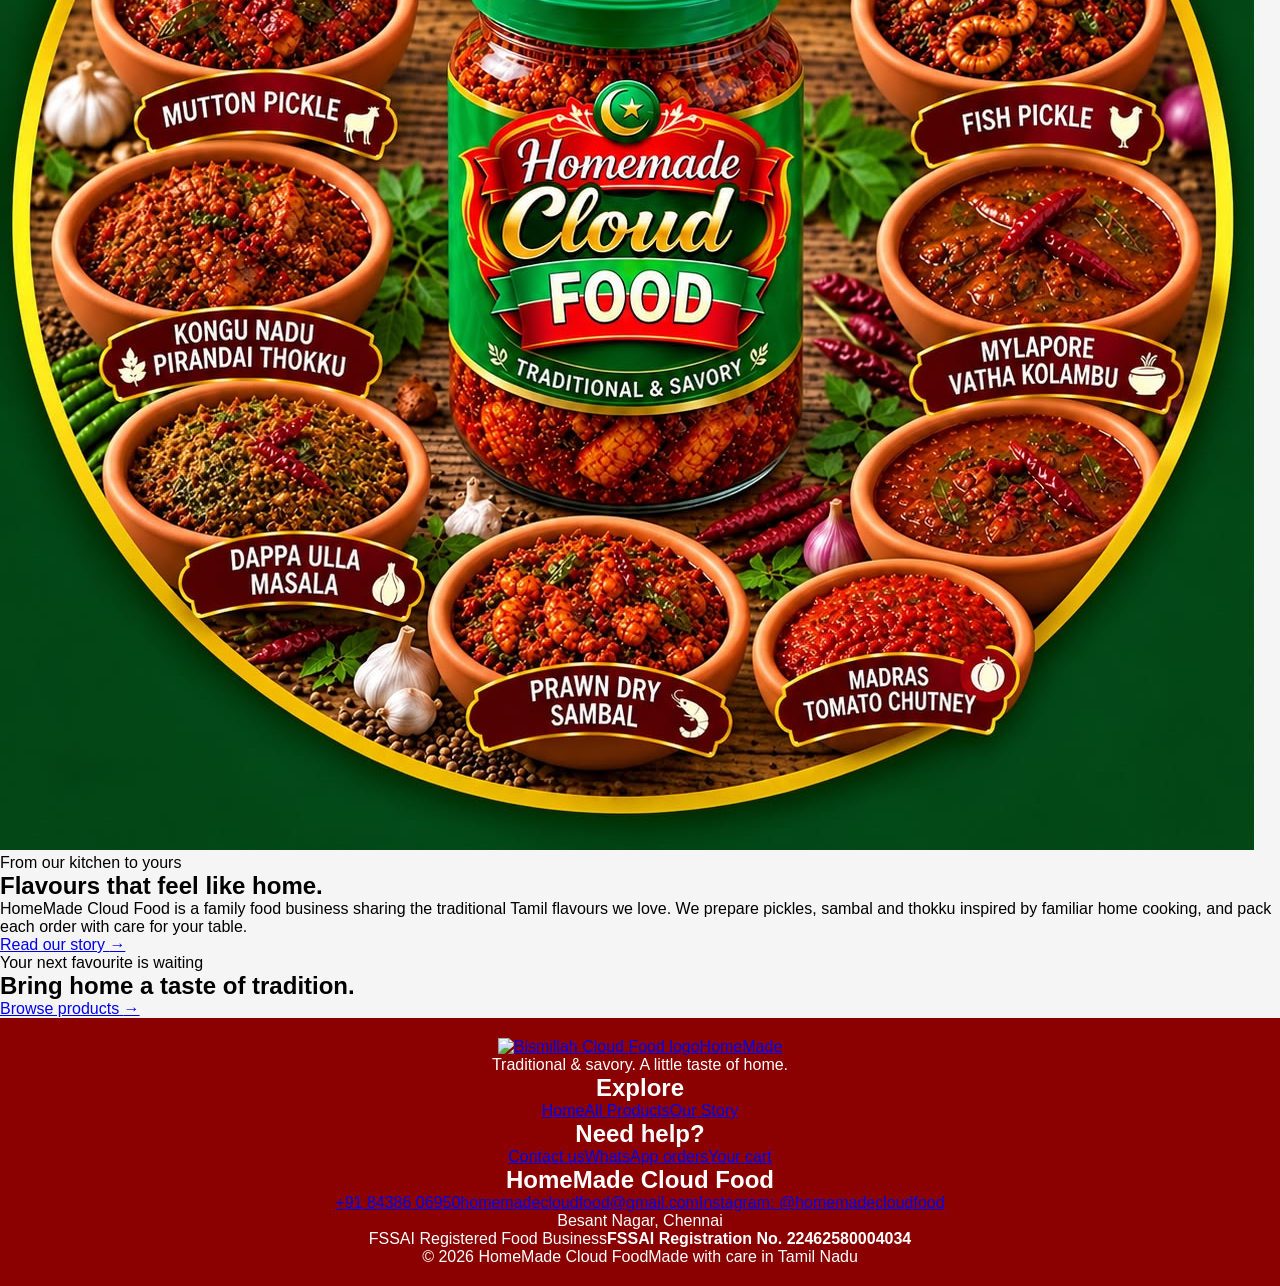
==== commit ad34b5cd: "Update index.html" ====
--- a/index.html
+++ b/index.html
@@ -7,7 +7,7 @@
     <meta name="description" content="Shop traditional South Indian pickles, sambal and thokku from HomeMade Cloud Food.">
     <title>Home | HomeMade Cloud Food</title>
     <link rel="stylesheet" href="site.css">
-    <link rel="icon" href="images/glassy-cloud-food-badge.png?v=3" type="image/png">
+    <link rel="icon" href="glassy-cloud-food-badge.png" type="image/png">
 </head>
 <body class="home-page">
     <div class="announcement-bar">
@@ -16,7 +16,7 @@
     </div>
     <nav class="site-nav" aria-label="Main navigation">
         <a class="brand" href="index.html" aria-label="HomeMade Cloud Food home">
-            <img class="brand-badge" src="images/glassy-cloud-food-badge.png?v=3" alt="Bismillah Cloud Food logo">
+           <img class="brand-badge" src="glassy-cloud-food-badge.png" alt="Bismillah Cloud Food logo">
             <span class="brand-wordmark">HomeMade</span>
         </a>
         <ul>
@@ -30,7 +30,7 @@
 
     <main>
         <section class="hero-poster" aria-label="HomeMade Cloud Food collection">
-            <img src="images/poster-collection-banner.jpeg" width="1080" height="266" fetchpriority="high" alt="Homemade Cloud Food spicy and savory pickles and thokku collection">
+            <img src="poster-collection-banner.jpeg" width="1080" height="266" fetchpriority="high" alt="Homemade Cloud Food spicy and savory pickles and thokku collection">
         </section>
         <a class="poster-contact-strip" href="https://wa.me/918438606950" target="_blank" rel="noopener" aria-label="Order on WhatsApp at plus 91 84386 06950">
             <span class="poster-whatsapp-icon" aria-hidden="true">☎</span>
--- a/site.css
+++ b/site.css
@@ -1,817 +1,745 @@
-
-* {
-            margin: 0;
-            padding: 0;
-            box-sizing: border-box;
-            font-family: Arial, sans-serif;
-        }
-
-        body {
-            background: #f5f5f5;
-        }
-
-        /* Navbar */
-        nav {
-            background: #8B0000;
-            padding: 11px 40px;
-            display: flex;
-            justify-content: space-between;
-            align-items: center;
-        }
-
-        .logo {
-            color: white;
-            font-size: 25px;
-            font-weight: bold;
-        }
-
-        nav ul {
-            list-style: none;
-            display: flex;
-        }
-
-        nav ul li {
-            margin-left: 20px;
-        }
-
-        nav ul li a {
-            color: white;
-            text-decoration: none;
-            font-size: 16px;
-        }
-
-        /* Full-width poster with centered hero content */
-        .hero {
-            position: relative;
-            display: block;
-            width: 100%;
-            overflow: hidden;
-            color: white;
-            background: linear-gradient(to right, #8B0000, #D2691E);
-        }
-
-        .hero-image {
-            display: block;
-            width: 100%;
-            aspect-ratio: 1080 / 252;
-            overflow: hidden;
-            position: relative;
-        }
-
-        .hero-image::after {
-            content: "";
-            position: absolute;
-            left: 0;
-            right: 0;
-            bottom: 0;
-            height: 1.6%;
-            background: #1a1a1a;
-            pointer-events: none;
-        }
-        .hero-image img {
-            display: block;
-            width: 100%;
-            max-width: none;
-            height: 100%;
-            object-fit: cover;
-            object-position: top center;
-        }
-
-        .hero::before {
-            content: "";
-            position: absolute;
-            inset: 0;
-            z-index: 1;
-            background: rgba(55, 0, 0, 0.16);
-            pointer-events: none;
-        }
-
-        .hero-text {
-            position: absolute;
-            inset: 0;
-            z-index: 2;
-        }
-
-        .hero-copy {
-            position: absolute;
+* {
+            margin: 0;
+            padding: 0;
+            box-sizing: border-box;
+            font-family: Arial, sans-serif;
+        }
+
+        body {
+            background: #f5f5f5;
+        }
+
+        /* Navbar */
+        nav {
+            background: #8B0000;
+            padding: 11px 40px;
+            display: flex;
+            justify-content: space-between;
+            align-items: center;
+        }
+
+        .logo {
+            color: white;
+            font-size: 25px;
+            font-weight: bold;
+        }
+
+        nav ul {
+            list-style: none;
+            display: flex;
+        }
+
+        nav ul li {
+            margin-left: 20px;
+        }
+
+        nav ul li a {
+            color: white;
+            text-decoration: none;
+            font-size: 16px;
+        }
+
+        /* Full-width poster with centered hero content */
+        .hero {
+            position: relative;
+            display: block;
+            width: 100%;
+            overflow: hidden;
+            color: white;
+            background: linear-gradient(to right, #8B0000, #D2691E);
+        }
+
+        .hero-image {
+            display: block;
+            width: 100%;
+            aspect-ratio: 1080 / 252;
+            overflow: hidden;
+            position: relative;
+        }
+
+        .hero-image::after {
+            content: "";
+            position: absolute;
+            left: 0;
+            right: 0;
+            bottom: 0;
+            height: 1.6%;
+            background: #1a1a1a;
+            pointer-events: none;
+        }
+        .hero-image img {
+            display: block;
+            width: 100%;
+            max-width: none;
+            height: 100%;
+            object-fit: cover;
+            object-position: top center;
+        }
+
+        .hero::before {
+            content: "";
+            position: absolute;
+            inset: 0;
+            z-index: 1;
+            background: rgba(55, 0, 0, 0.16);
+            pointer-events: none;
+        }
+
+        .hero-text {
+            position: absolute;
+            inset: 0;
+            z-index: 2;
+        }
+
+        .hero-copy {
+            position: absolute;
             top: 1%;
             right: 5%;
-            width: min(34%, 500px);
-            text-align: center;
-        }
-
-        .hero-text h1 {
-            margin-bottom: 8px;
-            font-size: clamp(16px, 1.6vw, 23px);
-            line-height: 1.08;
-            text-shadow: 0 2px 6px rgba(35, 0, 0, 0.98), 0 0 16px rgba(35, 0, 0, 0.76);
-        }
-
-        .hero-text p {
-            margin-bottom: 0;
-            font-size: clamp(11px, 0.9vw, 13px);
-            text-shadow: 0 2px 5px rgba(35, 0, 0, 0.98), 0 0 14px rgba(35, 0, 0, 0.76);
-        }
-
-        .hero-text .btn {
-            position: absolute;
+            width: min(34%, 500px);
+            text-align: center;
+        }
+
+        .hero-text h1 {
+            margin-bottom: 8px;
+            font-size: clamp(16px, 1.6vw, 23px);
+            line-height: 1.08;
+            text-shadow: 0 2px 6px rgba(35, 0, 0, 0.98), 0 0 16px rgba(35, 0, 0, 0.76);
+        }
+
+        .hero-text p {
+            margin-bottom: 0;
+            font-size: clamp(11px, 0.9vw, 13px);
+            text-shadow: 0 2px 5px rgba(35, 0, 0, 0.98), 0 0 14px rgba(35, 0, 0, 0.76);
+        }
+
+        .hero-text .btn {
+            position: absolute;
             left: 40%;
-            bottom: 2.5%;
+            bottom: 2.5%;
             margin: 0;
-            transform: translateX(-50%);
-            display: inline-block;
-            background: white;
-            color: #8B0000;
-            padding: 9px 20px;
+            transform: translateX(-50%);
+            display: inline-block;
+            background: white;
+            color: #8B0000;
+            padding: 9px 20px;
             font-size: 14px;
-            text-decoration: none;
-            border-radius: 5px;
-            font-weight: bold;
-            white-space: nowrap;
-        }
-        /* Attractive red-orange gradient behind the product cards */
-        .products {
-            position: relative;
-            padding: 72px 8%;
-            text-align: center;
-            background:
-                radial-gradient(ellipse at 18% 8%, rgba(255, 154, 50, 0.46), transparent 32%),
-                radial-gradient(ellipse at 86% 92%, rgba(255, 96, 24, 0.42), transparent 34%),
-                linear-gradient(125deg, #650000 0%, #970700 34%, #c32308 68%, #e76818 100%);
-        }
-
-        .products h2 {
-            display: inline-flex;
-            align-items: center;
-            justify-content: center;
-            margin: 0 auto 40px;
-            padding: 13px 32px;
-            border: 1px solid rgba(255, 224, 184, 0.5);
-            border-radius: 999px;
-            color: #fff8ef;
-            font-size: 32px;
-            background: rgba(76, 0, 0, 0.55);
-            box-shadow: 0 8px 22px rgba(50, 0, 0, 0.28);
-        }
-
-        .products h2::after {
-            display: none;
-        }
-
-        .card-container {
-            display: flex;
-            justify-content: center;
-            gap: 25px;
-            flex-wrap: wrap;
-        }
-
-        .card {
-            width: 280px;
-            overflow: hidden;
-            border: 1px solid rgba(139, 0, 0, 0.14);
-            border-top: 4px solid #D2691E;
-            border-radius: 18px;
-            background: linear-gradient(180deg, #fffefa 0%, #fff7e9 100%);
-            box-shadow: 0 9px 26px rgba(80, 34, 0, 0.16);
-            transition: transform 0.25s ease, box-shadow 0.25s ease;
-        }
-
-        .card:hover {
-            transform: translateY(-6px);
-            box-shadow: 0 16px 34px rgba(80, 34, 0, 0.25);
-        }
-
-        .card img {
-            display: block;
-            width: 100%;
-            height: 220px;
-            object-fit: cover;
-        }
-
-        .card h3 {
-            margin: 16px 12px 10px;
-            color: #641509;
-        }
-
-        .card p {
-            padding: 0 15px 15px;
-            color: #51443b;
-        }
-
-        .price {
-            color: #8B0000;
-            font-weight: bold;
-            font-size: 20px;
-        }
-        /* Cart and checkout */
-        .cart-button {
-            border: 0;
-            border-radius: 6px;
-            padding: 10px 14px;
-            background: white;
-            color: #8B0000;
-            font-weight: bold;
-            cursor: pointer;
-        }
-
-        .product-actions {
-            display: flex;
-            gap: 8px;
-            padding: 0 14px 16px;
-        }
-
-        .product-actions button {
-            flex: 1;
-            border: 0;
-            border-radius: 6px;
-            padding: 10px 8px;
-            font-weight: bold;
-            cursor: pointer;
-        }
-
-        .add-cart-button {
-            background: #8B0000;
-            color: white;
-        }
-
-        .buy-now-button {
-            background: #D2691E;
-            color: white;
-        }
-
-        .cart-modal {
-            display: none;
-            position: fixed;
-            inset: 0;
-            z-index: 1000;
-            overflow-y: auto;
-            padding: 16px;
-            background: rgba(0, 0, 0, 0.65);
-        }
-
-        .cart-modal.is-open {
-            display: grid;
-            place-items: center;
-        }
-
-        .checkout-panel {
-            width: min(100%, 620px);
-            max-height: calc(100vh - 32px);
-            overflow-y: auto;
-            padding: 24px;
-            border-radius: 14px;
-            background: white;
-            color: #222;
-        }
-
-        .checkout-header,
-        .cart-row,
-        .cart-row-controls {
-            display: flex;
-            align-items: center;
-            justify-content: space-between;
-            gap: 12px;
-        }
-
-        .checkout-header {
-            margin-bottom: 18px;
-        }
-
-        .checkout-header h2 {
-            color: #8B0000;
-        }
-
-        .modal-close,
-        .quantity-button,
-        .remove-button {
-            border: 0;
-            border-radius: 5px;
-            padding: 7px 10px;
-            cursor: pointer;
-        }
-
-        .cart-row {
-            padding: 12px 0;
-            border-bottom: 1px solid #ddd;
-        }
-
-        .cart-row-info {
-            display: grid;
-            gap: 5px;
-        }
-
-        .cart-row-info small {
-            color: #555;
-        }
-
-        .quantity-button {
-            background: #eee;
-        }
-
-        .remove-button {
-            background: #ffe5e5;
-            color: #8B0000;
-        }
-
-        .cart-total {
-            margin: 16px 0 6px;
-            text-align: right;
-            font-size: 20px;
-            font-weight: bold;
-            color: #8B0000;
-        }
-
-        .checkout-note {
-            margin: 0 0 18px;
-            color: #555;
-            font-size: 14px;
-        }
-
-        .checkout-form {
-            display: grid;
-            gap: 12px;
-            margin-top: 18px;
-        }
-
-        .checkout-form[hidden] {
-            display: none;
-        }
-
-        .checkout-form h3 {
-            color: #8B0000;
-        }
-
-        .checkout-form label {
-            display: grid;
-            gap: 5px;
-            font-weight: bold;
-        }
-
-        .checkout-form input,
-        .checkout-form textarea {
-            width: 100%;
-            padding: 11px;
-            border: 1px solid #bbb;
-            border-radius: 6px;
-            font: inherit;
-        }
-
-        .checkout-form textarea {
-            min-height: 75px;
-            resize: vertical;
-        }
-
-        .checkout-form .form-grid {
-            display: grid;
-            grid-template-columns: 1fr 1fr;
-            gap: 12px;
-        }
-
-        .place-order-button {
-            border: 0;
-            border-radius: 7px;
-            padding: 13px 16px;
-            background: #128C7E;
-            color: white;
-            font-size: 16px;
-            font-weight: bold;
-            cursor: pointer;
-        }
-
-        .checkout-status {
-            min-height: 20px;
-            color: #8B0000;
-            font-size: 14px;
-        }
-
-        @media (max-width: 768px) {
-            nav {
-                flex-wrap: wrap;
-            }
-
-            .cart-button {
-                margin: 0 auto;
-            }
-
-            .checkout-panel {
-                padding: 18px;
-            }
-
-            .checkout-form .form-grid {
-                grid-template-columns: 1fr;
-            }
-        }
-        .about-section,
-        .contact-section {
-            padding: 64px 10%;
-            text-align: center;
-        }
-
-        .about-section {
-            color: #3d2418;
-            background: linear-gradient(135deg, #fffaf0, #f4ddc1);
-        }
-
-        .about-section h2,
-        .contact-section h2 {
-            margin-bottom: 18px;
-            font-size: 32px;
-        }
-
-        .about-section h2 {
-            color: #8B0000;
-        }
-
-        .fssai-badge {
-            display: inline-block;
-            margin: 0 auto 16px;
-            padding: 8px 16px;
-            border: 1px solid #3e7d4a;
-            border-radius: 999px;
-            color: #245b31;
-            background: #eef7ec;
-            font-size: 15px;
-            font-weight: bold;
-        }
-
-        .about-section p,
-        .contact-section > p {
-            max-width: 850px;
-            margin: 0 auto;
-            font-size: 16px;
-            line-height: 1.75;
-        }
-
-        .contact-section {
-            color: white;
-            background: linear-gradient(120deg, #700000, #a91608 52%, #d85b17);
-        }
-
-        .contact-section h2 {
-            color: #fff8ef;
-        }
-
-        .contact-details {
-            display: flex;
-            justify-content: center;
-            flex-wrap: wrap;
-            gap: 20px;
-            margin-top: 28px;
-        }
-
-        .contact-card {
-            display: flex;
-            flex-direction: column;
-            gap: 10px;
-            min-width: 260px;
-            max-width: 380px;
-            padding: 22px 28px;
-            border-radius: 14px;
-            color: #43140a;
-            background: #fff8ef;
-            box-shadow: 0 8px 24px rgba(45, 0, 0, 0.22);
-        }
-
-        .contact-card a {
-            color: #8B0000;
-            font-weight: bold;
-            text-decoration: none;
-        }
-
-        .contact-card a:hover {
-            text-decoration: underline;
-        }
-
-        .contact-card address {
-            font-style: normal;
-            line-height: 1.5;
-        }
-
-        /* Footer */
-        footer {
-            background: #8B0000;
-            color: white;
-            text-align: center;
-            padding: 20px;
-            margin-top: 0;
-        }
-
-        /* Mobile */
-        @media (max-width: 768px) {
-            nav {
-                padding: 12px 16px;
-                flex-direction: column;
-                gap: 12px;
-            }
-
-            nav ul {
-                flex-wrap: wrap;
-                justify-content: center;
-                gap: 12px;
-            }
-
-            nav ul li {
-                margin-left: 0;
-            }
-
-            .hero {
-                padding: 0;
-            }
-
-            .hero-text {
-                inset: 0;
-            }
-
-            .hero-copy {
-                top: 1%;
+            text-decoration: none;
+            border-radius: 5px;
+            font-weight: bold;
+            white-space: nowrap;
+        }
+        /* Attractive red-orange gradient behind the product cards */
+        .products {
+            position: relative;
+            padding: 72px 8%;
+            text-align: center;
+            background:
+                radial-gradient(ellipse at 18% 8%, rgba(255, 154, 50, 0.46), transparent 32%),
+                radial-gradient(ellipse at 86% 92%, rgba(255, 96, 24, 0.42), transparent 34%),
+                linear-gradient(125deg, #650000 0%, #970700 34%, #c32308 68%, #e76818 100%);
+        }
+
+        .products h2 {
+            display: inline-flex;
+            align-items: center;
+            justify-content: center;
+            margin: 0 auto 40px;
+            padding: 13px 32px;
+            border: 1px solid rgba(255, 224, 184, 0.5);
+            border-radius: 999px;
+            color: #fff8ef;
+            font-size: 32px;
+            background: rgba(76, 0, 0, 0.55);
+            box-shadow: 0 8px 22px rgba(50, 0, 0, 0.28);
+        }
+
+        .products h2::after {
+            display: none;
+        }
+
+        .card-container {
+            display: flex;
+            justify-content: center;
+            gap: 25px;
+            flex-wrap: wrap;
+        }
+
+        .card {
+            width: 280px;
+            overflow: hidden;
+            border: 1px solid rgba(139, 0, 0, 0.14);
+            border-top: 4px solid #D2691E;
+            border-radius: 18px;
+            background: linear-gradient(180deg, #fffefa 0%, #fff7e9 100%);
+            box-shadow: 0 9px 26px rgba(80, 34, 0, 0.16);
+            transition: transform 0.25s ease, box-shadow 0.25s ease;
+        }
+
+        .card:hover {
+            transform: translateY(-6px);
+            box-shadow: 0 16px 34px rgba(80, 34, 0, 0.25);
+        }
+
+        .card img {
+            display: block;
+            width: 100%;
+            height: 220px;
+            object-fit: cover;
+        }
+
+        .card h3 {
+            margin: 16px 12px 10px;
+            color: #641509;
+        }
+
+        .card p {
+            padding: 0 15px 15px;
+            color: #51443b;
+        }
+
+        .price {
+            color: #8B0000;
+            font-weight: bold;
+            font-size: 20px;
+        }
+        /* Cart and checkout */
+        .cart-button {
+            border: 0;
+            border-radius: 6px;
+            padding: 10px 14px;
+            background: white;
+            color: #8B0000;
+            font-weight: bold;
+            cursor: pointer;
+        }
+
+        .product-actions {
+            display: flex;
+            gap: 8px;
+            padding: 0 14px 16px;
+        }
+
+        .product-actions button {
+            flex: 1;
+            border: 0;
+            border-radius: 6px;
+            padding: 10px 8px;
+            font-weight: bold;
+            cursor: pointer;
+        }
+
+        .add-cart-button {
+            background: #8B0000;
+            color: white;
+        }
+
+        .buy-now-button {
+            background: #D2691E;
+            color: white;
+        }
+
+        .cart-modal {
+            display: none;
+            position: fixed;
+            inset: 0;
+            z-index: 1000;
+            overflow-y: auto;
+            padding: 16px;
+            background: rgba(0, 0, 0, 0.65);
+        }
+
+        .cart-modal.is-open {
+            display: grid;
+            place-items: center;
+        }
+
+        .checkout-panel {
+            width: min(100%, 620px);
+            max-height: calc(100vh - 32px);
+            overflow-y: auto;
+            padding: 24px;
+            border-radius: 14px;
+            background: white;
+            color: #222;
+        }
+
+        .checkout-header,
+        .cart-row,
+        .cart-row-controls {
+            display: flex;
+            align-items: center;
+            justify-content: space-between;
+            gap: 12px;
+        }
+
+        .checkout-header {
+            margin-bottom: 18px;
+        }
+
+        .checkout-header h2 {
+            color: #8B0000;
+        }
+
+        .modal-close,
+        .quantity-button,
+        .remove-button {
+            border: 0;
+            border-radius: 5px;
+            padding: 7px 10px;
+            cursor: pointer;
+        }
+
+        .cart-row {
+            padding: 12px 0;
+            border-bottom: 1px solid #ddd;
+        }
+
+        .cart-row-info {
+            display: grid;
+            gap: 5px;
+        }
+
+        .cart-row-info small {
+            color: #555;
+        }
+
+        .quantity-button {
+            background: #eee;
+        }
+
+        .remove-button {
+            background: #ffe5e5;
+            color: #8B0000;
+        }
+
+        .cart-total {
+            margin: 16px 0 6px;
+            text-align: right;
+            font-size: 20px;
+            font-weight: bold;
+            color: #8B0000;
+        }
+
+        .checkout-note {
+            margin: 0 0 18px;
+            color: #555;
+            font-size: 14px;
+        }
+
+        .checkout-form {
+            display: grid;
+            gap: 12px;
+            margin-top: 18px;
+        }
+
+        .checkout-form[hidden] {
+            display: none;
+        }
+
+        .checkout-form h3 {
+            color: #8B0000;
+        }
+
+        .checkout-form label {
+            display: grid;
+            gap: 5px;
+            font-weight: bold;
+        }
+
+        .checkout-form input,
+        .checkout-form textarea {
+            width: 100%;
+            padding: 11px;
+            border: 1px solid #bbb;
+            border-radius: 6px;
+            font: inherit;
+        }
+
+        .checkout-form textarea {
+            min-height: 75px;
+            resize: vertical;
+        }
+
+        .checkout-form .form-grid {
+            display: grid;
+            grid-template-columns: 1fr 1fr;
+            gap: 12px;
+        }
+
+        .place-order-button {
+            border: 0;
+            border-radius: 7px;
+            padding: 13px 16px;
+            background: #128C7E;
+            color: white;
+            font-size: 16px;
+            font-weight: bold;
+            cursor: pointer;
+        }
+
+        .checkout-status {
+            min-height: 20px;
+            color: #8B0000;
+            font-size: 14px;
+        }
+
+        @media (max-width: 768px) {
+            nav {
+                flex-wrap: wrap;
+            }
+
+            .cart-button {
+                margin: 0 auto;
+            }
+
+            .checkout-panel {
+                padding: 18px;
+            }
+
+            .checkout-form .form-grid {
+                grid-template-columns: 1fr;
+            }
+        }
+        .about-section,
+        .contact-section {
+            padding: 64px 10%;
+            text-align: center;
+        }
+
+        .about-section {
+            color: #3d2418;
+            background: linear-gradient(135deg, #fffaf0, #f4ddc1);
+        }
+
+        .about-section h2,
+        .contact-section h2 {
+            margin-bottom: 18px;
+            font-size: 32px;
+        }
+
+        .about-section h2 {
+            color: #8B0000;
+        }
+
+        .fssai-badge {
+            display: inline-block;
+            margin: 0 auto 16px;
+            padding: 8px 16px;
+            border: 1px solid #3e7d4a;
+            border-radius: 999px;
+            color: #245b31;
+            background: #eef7ec;
+            font-size: 15px;
+            font-weight: bold;
+        }
+
+        .about-section p,
+        .contact-section > p {
+            max-width: 850px;
+            margin: 0 auto;
+            font-size: 16px;
+            line-height: 1.75;
+        }
+
+        .contact-section {
+            color: white;
+            background: linear-gradient(120deg, #700000, #a91608 52%, #d85b17);
+        }
+
+        .contact-section h2 {
+            color: #fff8ef;
+        }
+
+        .contact-details {
+            display: flex;
+            justify-content: center;
+            flex-wrap: wrap;
+            gap: 20px;
+            margin-top: 28px;
+        }
+
+        .contact-card {
+            display: flex;
+            flex-direction: column;
+            gap: 10px;
+            min-width: 260px;
+            max-width: 380px;
+            padding: 22px 28px;
+            border-radius: 14px;
+            color: #43140a;
+            background: #fff8ef;
+            box-shadow: 0 8px 24px rgba(45, 0, 0, 0.22);
+        }
+
+        .contact-card a {
+            color: #8B0000;
+            font-weight: bold;
+            text-decoration: none;
+        }
+
+        .contact-card a:hover {
+            text-decoration: underline;
+        }
+
+        .contact-card address {
+            font-style: normal;
+            line-height: 1.5;
+        }
+
+        /* Footer */
+        footer {
+            background: #8B0000;
+            color: white;
+            text-align: center;
+            padding: 20px;
+            margin-top: 0;
+        }
+
+        /* Mobile */
+        @media (max-width: 768px) {
+            nav {
+                padding: 12px 16px;
+                flex-direction: column;
+                gap: 12px;
+            }
+
+            nav ul {
+                flex-wrap: wrap;
+                justify-content: center;
+                gap: 12px;
+            }
+
+            nav ul li {
+                margin-left: 0;
+            }
+
+            .hero {
+                padding: 0;
+            }
+
+            .hero-text {
+                inset: 0;
+            }
+
+            .hero-copy {
+                top: 1%;
                 right: 5%;
                 left: auto;
-                width: 52%;
-            }
-
-            .hero-text h1 {
-                font-size: clamp(12px, 3vw, 14px);
-                margin-bottom: 4px;
-            }
-
-            .hero-text p {
-                font-size: clamp(8px, 1.9vw, 9.5px);
-            }
-
-            .hero-text .btn {
+                width: 52%;
+            }
+
+            .hero-text h1 {
+                font-size: clamp(12px, 3vw, 14px);
+                margin-bottom: 4px;
+            }
+
+            .hero-text p {
+                font-size: clamp(8px, 1.9vw, 9.5px);
+            }
+
+            .hero-text .btn {
                 left: 40%;
-                bottom: 2.5%;
-                transform: translateX(-50%);
-                padding: 6px 13px;
-                font-size: 12px;
-            }
-
-            .hero-image::after {
-            content: "";
-            position: absolute;
-            left: 0;
-            right: 0;
-            bottom: 0;
-            height: 1.6%;
-            background: #1a1a1a;
-            pointer-events: none;
+                bottom: 2.5%;
+                transform: translateX(-50%);
+                padding: 6px 13px;
+                font-size: 12px;
+            }
+
+            .hero-image::after {
+            content: "";
+            position: absolute;
+            left: 0;
+            right: 0;
+            bottom: 0;
+            height: 1.6%;
+            background: #1a1a1a;
+            pointer-events: none;
+        }
+        .hero-image img {
+                width: 100%;
+            }
+
+            .products {
+                padding: 40px 20px;
+            }
+
+            .about-section,
+            .contact-section {
+                padding: 42px 20px;
+            }
+
+            .contact-card {
+                width: 100%;
+                min-width: 0;
+            }
+        }
+        .featured-link {
+            display: inline-block;
+            margin-top: 34px;
+            padding: 13px 26px;
+            border-radius: 7px;
+            color: white;
+            background: #8B0000;
+            font-weight: bold;
+            text-decoration: none;
+        }
+
+        .featured-link:hover {
+            background: #c32308;
+        }
+
+        .cart-page {
+            max-width: 900px;
+            margin: 48px auto;
+            padding: 32px;
+            border-radius: 18px;
+            background: #fff8ef;
+            box-shadow: 0 10px 30px rgba(80, 34, 0, 0.18);
+        }
+
+        .cart-page h1 {
+            margin-bottom: 24px;
+            color: #8B0000;
+            text-align: center;
+        }
+
+        .cart-page #cart-empty {
+            padding: 24px;
+            text-align: center;
+        }
+
+        .cart-page .cart-total {
+            margin-top: 20px;
+            text-align: right;
+            font-size: 22px;
+        }
+
+        .cart-page .checkout-form {
+            margin-top: 28px;
+        }
+
+        .cart-page .checkout-status {
+            margin-top: 20px;
+            text-align: center;
+        }
+
+        @media (max-width: 768px) {
+            .cart-page {
+                margin: 24px 14px;
+                padding: 22px 16px;
+            }
         }
-        .hero-image img {
-                width: 100%;
-            }
-
-            .products {
-                padding: 40px 20px;
-            }
-
-            .about-section,
-            .contact-section {
-                padding: 42px 20px;
-            }
-
-            .contact-card {
-                width: 100%;
-                min-width: 0;
-            }
-        }
-        .featured-link {
-            display: inline-block;
-            margin-top: 34px;
-            padding: 13px 26px;
-            border-radius: 7px;
-            color: white;
-            background: #8B0000;
-            font-weight: bold;
-            text-decoration: none;
-        }
-
-        .featured-link:hover {
-            background: #c32308;
-        }
-
-        .cart-page {
-            max-width: 900px;
-            margin: 48px auto;
-            padding: 32px;
-            border-radius: 18px;
-            background: #fff8ef;
-            box-shadow: 0 10px 30px rgba(80, 34, 0, 0.18);
-        }
-
-        .cart-page h1 {
-            margin-bottom: 24px;
-            color: #8B0000;
-            text-align: center;
-        }
-
-        .cart-page #cart-empty {
-            padding: 24px;
-            text-align: center;
-        }
-
-        .cart-page .cart-total {
-            margin-top: 20px;
-            text-align: right;
-            font-size: 22px;
-        }
-
-        .cart-page .checkout-form {
-            margin-top: 28px;
-        }
-
-        .cart-page .checkout-status {
-            margin-top: 20px;
-            text-align: center;
-        }
-
-        @media (max-width: 768px) {
-            .cart-page {
-                margin: 24px 14px;
-                padding: 22px 16px;
-            }
-        }
-
-
-
-
-
-
-
-
-
-
-
-
-
-
-
-
-
-
-
-
-
-/* Individual product detail page */
-.product-detail-section {
-    min-height: calc(100vh - 130px);
-    padding: 56px 7%;
-    background: linear-gradient(125deg, #650000 0%, #970700 38%, #c32308 72%, #e76818 100%);
+
+
+
+
+
+
+
+
+
+
+
+
+
+
+
+
+
+
+
+
+
+/* Individual product detail page */
+.product-detail-section {
+    min-height: calc(100vh - 130px);
+    padding: 56px 7%;
+    background: linear-gradient(125deg, #650000 0%, #970700 38%, #c32308 72%, #e76818 100%);
+}
+.product-detail {
+    max-width: 1000px;
+    margin: 0 auto;
+    display: grid;
+    grid-template-columns: minmax(0, 1.1fr) minmax(280px, .9fr);
+    overflow: hidden;
+    border-radius: 20px;
+    background: #fffaf1;
+    box-shadow: 0 16px 40px rgba(40, 0, 0, .3);
+}
+.product-detail img { width: 100%; height: 100%; min-height: 420px; object-fit: cover; }
+.product-detail-copy { padding: 38px; align-self: center; text-align: left; }
+.product-detail-copy h1 { color: #641509; margin-bottom: 16px; }
+.product-detail-copy p { color: #51443b; line-height: 1.6; margin-bottom: 14px; }
+.product-detail-copy .price { font-size: 26px; margin: 20px 0; }
+.product-detail-copy .product-actions { padding: 0; }
+.product-detail-copy .back-products { display: inline-block; margin-top: 22px; color: #8B0000; font-weight: bold; }
+.view-details-button {
+    flex: 1; display: inline-flex; align-items: center; justify-content: center;
+    padding: 10px 8px; border: 1px solid #8B0000; border-radius: 6px;
+    color: #8B0000; font-size: 13px; font-weight: bold; text-decoration: none;
+}
+@media (max-width: 768px) {
+    .product-detail-section { padding: 30px 18px; }
+    .product-detail { grid-template-columns: 1fr; }
+    .product-detail img { min-height: 0; height: 280px; }
+    .product-detail-copy { padding: 24px; }
+    .view-details-button { font-size: 11px; }
 }
-.product-detail {
-    max-width: 1000px;
-    margin: 0 auto;
-    display: grid;
-    grid-template-columns: minmax(0, 1.1fr) minmax(280px, .9fr);
-    overflow: hidden;
-    border-radius: 20px;
-    background: #fffaf1;
-    box-shadow: 0 16px 40px rgba(40, 0, 0, .3);
+.detail-info, .detail-rate { margin: 22px 0; padding: 18px; border-radius: 12px; background: #fff1dd; }
+.detail-info h2, .detail-rate h2 { margin-bottom: 10px; color: #641509; font-size: 20px; }
+.detail-rate p { display: flex; justify-content: space-between; gap: 15px; margin: 8px 0; }
+.detail-rate strong { color: #8B0000; }
+.product-claims { display: flex; flex-wrap: wrap; gap: 8px; margin: 16px 0; }
+.product-claims span { padding: 7px 10px; border-radius: 999px; background: #f5dfbf; color: #641509; font-size: 12px; font-weight: bold; }
+
+/* Keep product photo visible while allowing long product information to scroll separately */
+@media (min-width: 769px) {
+    .product-detail {
+        height: min(720px, calc(100vh - 200px));
+        min-height: 540px;
+        align-items: stretch;
+        grid-template-columns: minmax(0, 1.05fr) minmax(320px, .95fr);
+    }
+    .product-detail > img {
+        position: sticky;
+        top: 0;
+        width: 100%;
+        height: 100%;
+        min-height: 0;
+        max-height: 100%;
+        object-fit: contain;
+        background: #fffaf1;
+    }
+    .product-detail-copy {
+        height: 100%;
+        min-height: 0;
+        overflow-y: auto;
+        overscroll-behavior: contain;
+    }
+}
+@media (max-width: 768px) {
+    .product-detail > img {
+        width: 100%;
+        height: 300px;
+        min-height: 0;
+        object-fit: contain;
+        background: #fffaf1;
+    }
+    .product-detail-copy { height: auto; overflow: visible; }
 }
-.product-detail img { width: 100%; height: 100%; min-height: 420px; object-fit: cover; }
-.product-detail-copy { padding: 38px; align-self: center; text-align: left; }
-.product-detail-copy h1 { color: #641509; margin-bottom: 16px; }
-.product-detail-copy p { color: #51443b; line-height: 1.6; margin-bottom: 14px; }
-.product-detail-copy .price { font-size: 26px; margin: 20px 0; }
-.product-detail-copy .product-actions { padding: 0; }
-.product-detail-copy .back-products { display: inline-block; margin-top: 22px; color: #8B0000; font-weight: bold; }
-.view-details-button {
-    flex: 1; display: inline-flex; align-items: center; justify-content: center;
-    padding: 10px 8px; border: 1px solid #8B0000; border-radius: 6px;
-    color: #8B0000; font-size: 13px; font-weight: bold; text-decoration: none;
-}
-@media (max-width: 768px) {
-    .product-detail-section { padding: 30px 18px; }
-    .product-detail { grid-template-columns: 1fr; }
-    .product-detail img { min-height: 0; height: 280px; }
-    .product-detail-copy { padding: 24px; }
-    .view-details-button { font-size: 11px; }
-}
-.detail-info, .detail-rate { margin: 22px 0; padding: 18px; border-radius: 12px; background: #fff1dd; }
-.detail-info h2, .detail-rate h2 { margin-bottom: 10px; color: #641509; font-size: 20px; }
-.detail-rate p { display: flex; justify-content: space-between; gap: 15px; margin: 8px 0; }
-.detail-rate strong { color: #8B0000; }
-.product-claims { display: flex; flex-wrap: wrap; gap: 8px; margin: 16px 0; }
-.product-claims span { padding: 7px 10px; border-radius: 999px; background: #f5dfbf; color: #641509; font-size: 12px; font-weight: bold; }
-
-/* Keep product photo visible while allowing long product information to scroll separately */
-@media (min-width: 769px) {
-    .product-detail {
-        height: min(720px, calc(100vh - 200px));
-        min-height: 540px;
-        align-items: stretch;
-        grid-template-columns: minmax(0, 1.05fr) minmax(320px, .95fr);
-    }
-    .product-detail > img {
-        position: sticky;
-        top: 0;
-        width: 100%;
-        height: 100%;
-        min-height: 0;
-        max-height: 100%;
-        object-fit: contain;
-        background: #fffaf1;
-    }
-    .product-detail-copy {
-        height: 100%;
-        min-height: 0;
-        overflow-y: auto;
-        overscroll-behavior: contain;
-    }
-}
-@media (max-width: 768px) {
-    .product-detail > img {
-        width: 100%;
-        height: 300px;
-        min-height: 0;
-        object-fit: contain;
-        background: #fffaf1;
-    }
-    .product-detail-copy { height: auto; overflow: visible; }
-}
-
-
-
-
-
-
-
-
-
-
-
-
-
-
-.card .pack-size { padding: 0 15px 5px; color: #6b5547; font-size: 14px; font-weight: bold; }
-
-
-
-/* Keep the brand mark and payment QR compact on every page. */
-.brand {
-    display: inline-flex;
-    align-items: center;
-    gap: 12px;
-    min-width: 0;
-    color: #fff8ef;
-    text-decoration: none;
-}
-
-.brand-badge {
-    display: block;
-    flex: 0 0 64px;
-    width: 64px;
-    height: 64px;
-    max-width: 64px;
-    max-height: 64px;
-    object-fit: contain;
-    border-radius: 50%;
-}
-
-.brand-wordmark {
-    font-size: clamp(24px, 3vw, 42px);
-    line-height: 1;
-    white-space: nowrap;
-}
-
-.upi-qr-content {
-    display: grid;
-    grid-template-columns: minmax(0, 320px) minmax(0, 1fr);
-    align-items: start;
-    gap: 24px;
-}
-
-.upi-qr-image {
-    display: block;
-    width: 100%;
-    max-width: 320px;
-    max-height: 360px;
-    height: auto;
-    margin: 0 auto;
-    object-fit: contain;
-    border-radius: 12px;
-}
-
-.upi-qr-image[hidden],
-.upi-qr-details[hidden] {
-    display: none !important;
-}
-
-@media (max-width: 650px) {
-    .brand-badge {
-        flex-basis: 52px;
-        width: 52px;
-        height: 52px;
-        max-width: 52px;
-        max-height: 52px;
-    }
-
-    .upi-qr-content {
-        grid-template-columns: minmax(0, 1fr);
-        gap: 16px;
-    }
-
-    .upi-qr-image {
-        max-width: 260px;
-        max-height: 300px;
-    }
-}
+
+
+
+
+
+
+
+
+
+
+
+
+
+
+.card .pack-size { padding: 0 15px 5px; color: #6b5547; font-size: 14px; font-weight: bold; }
+
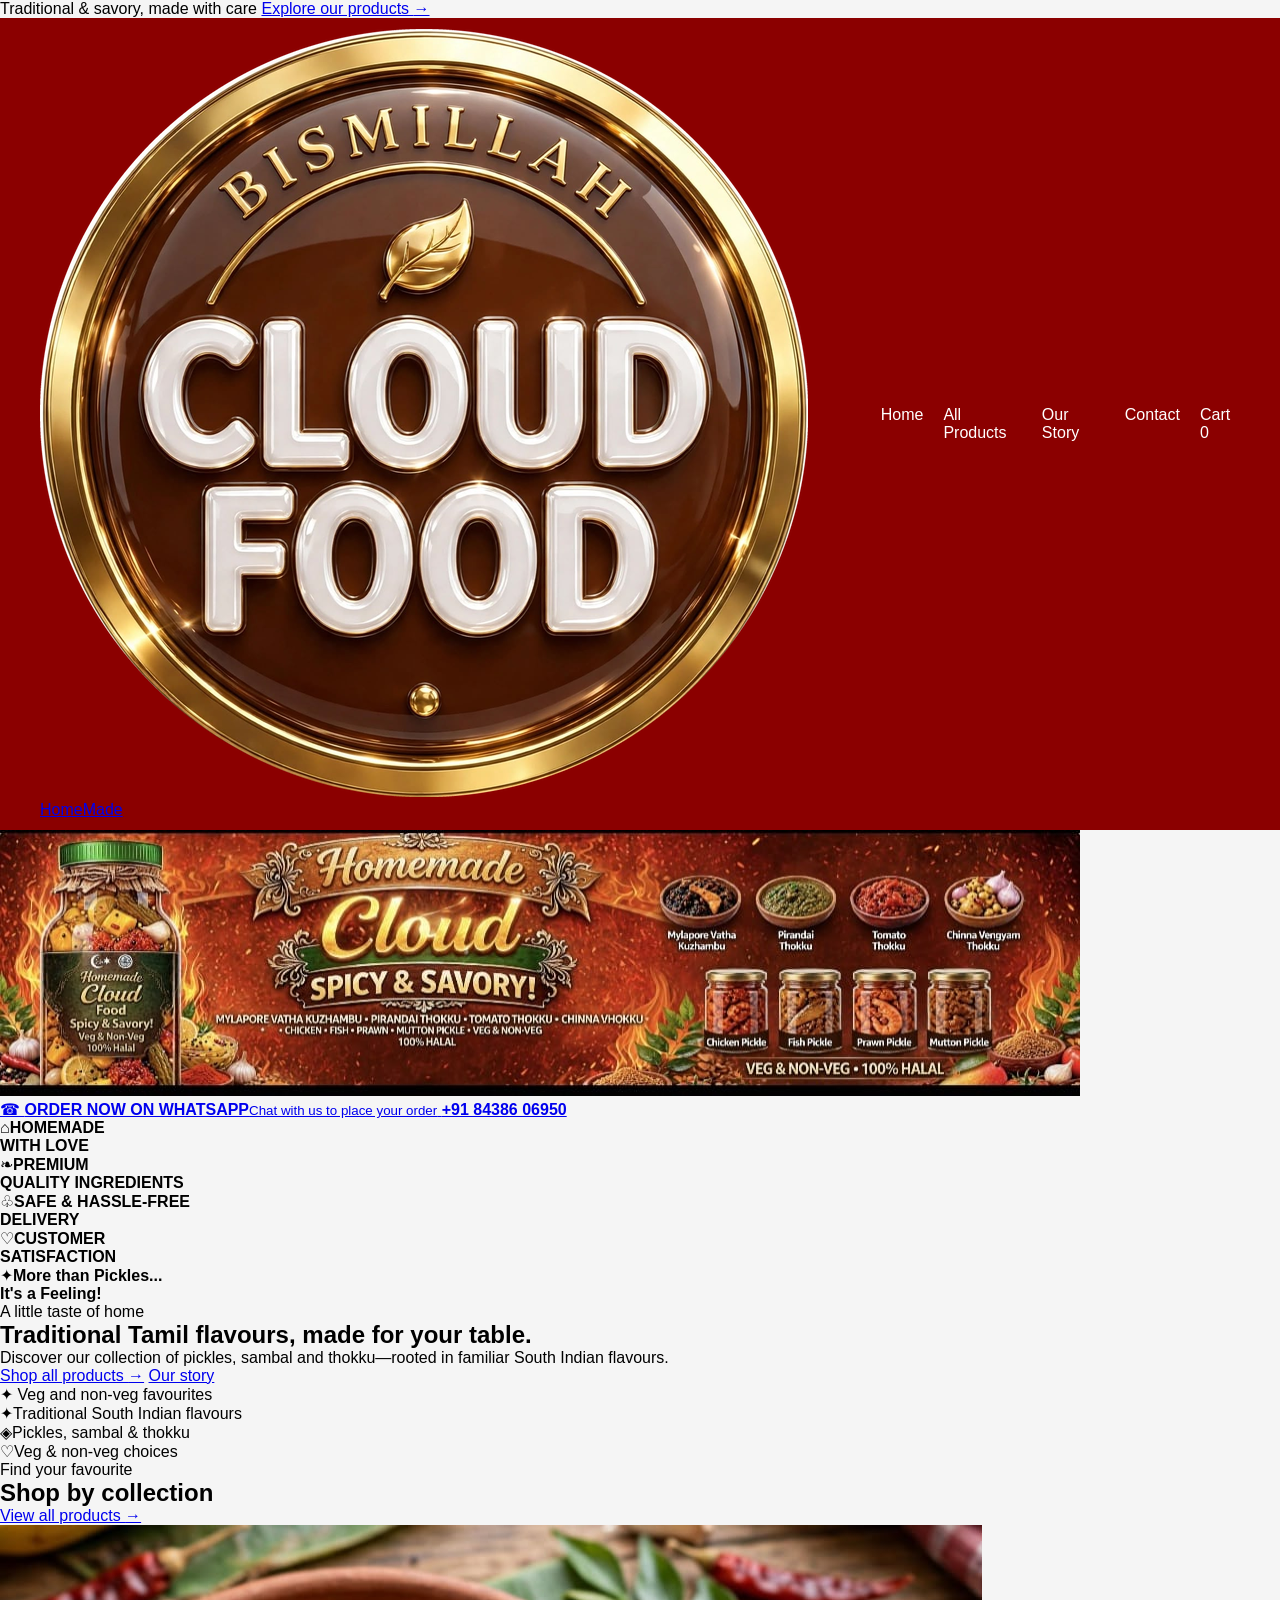
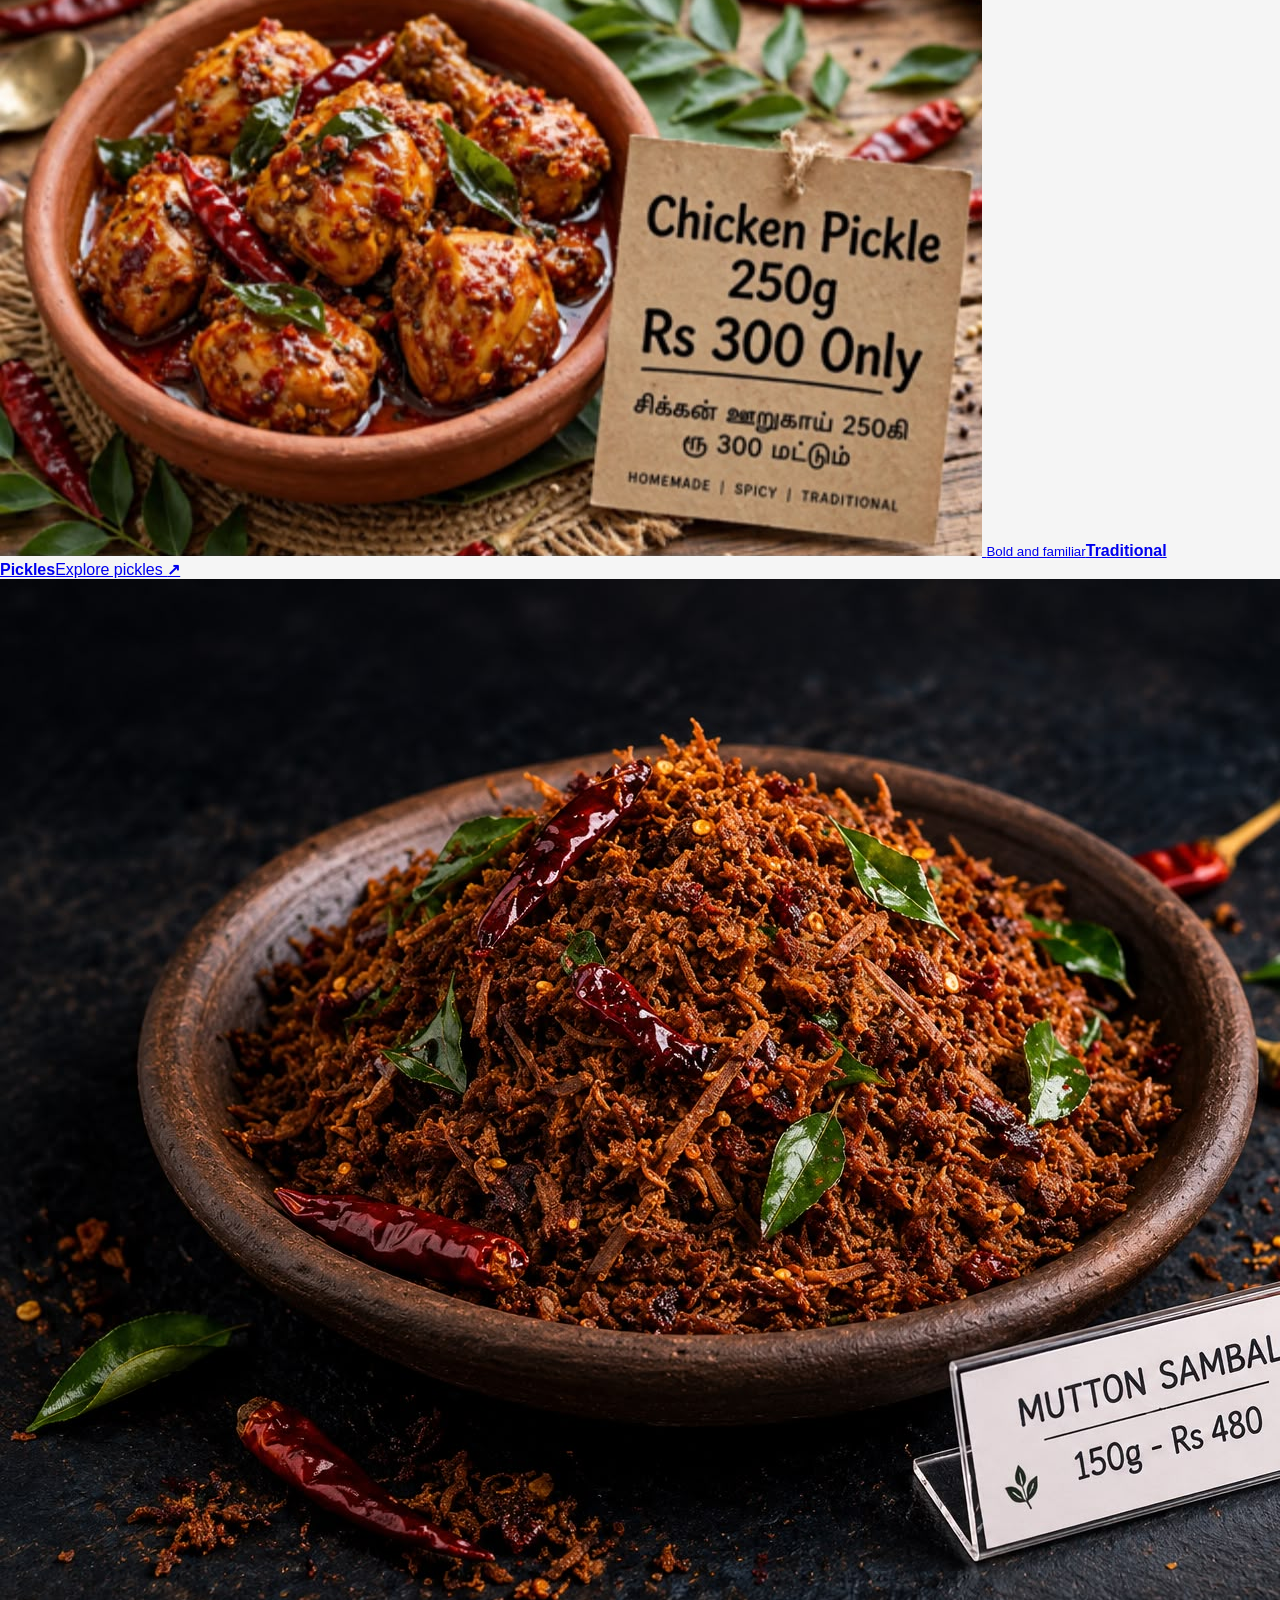
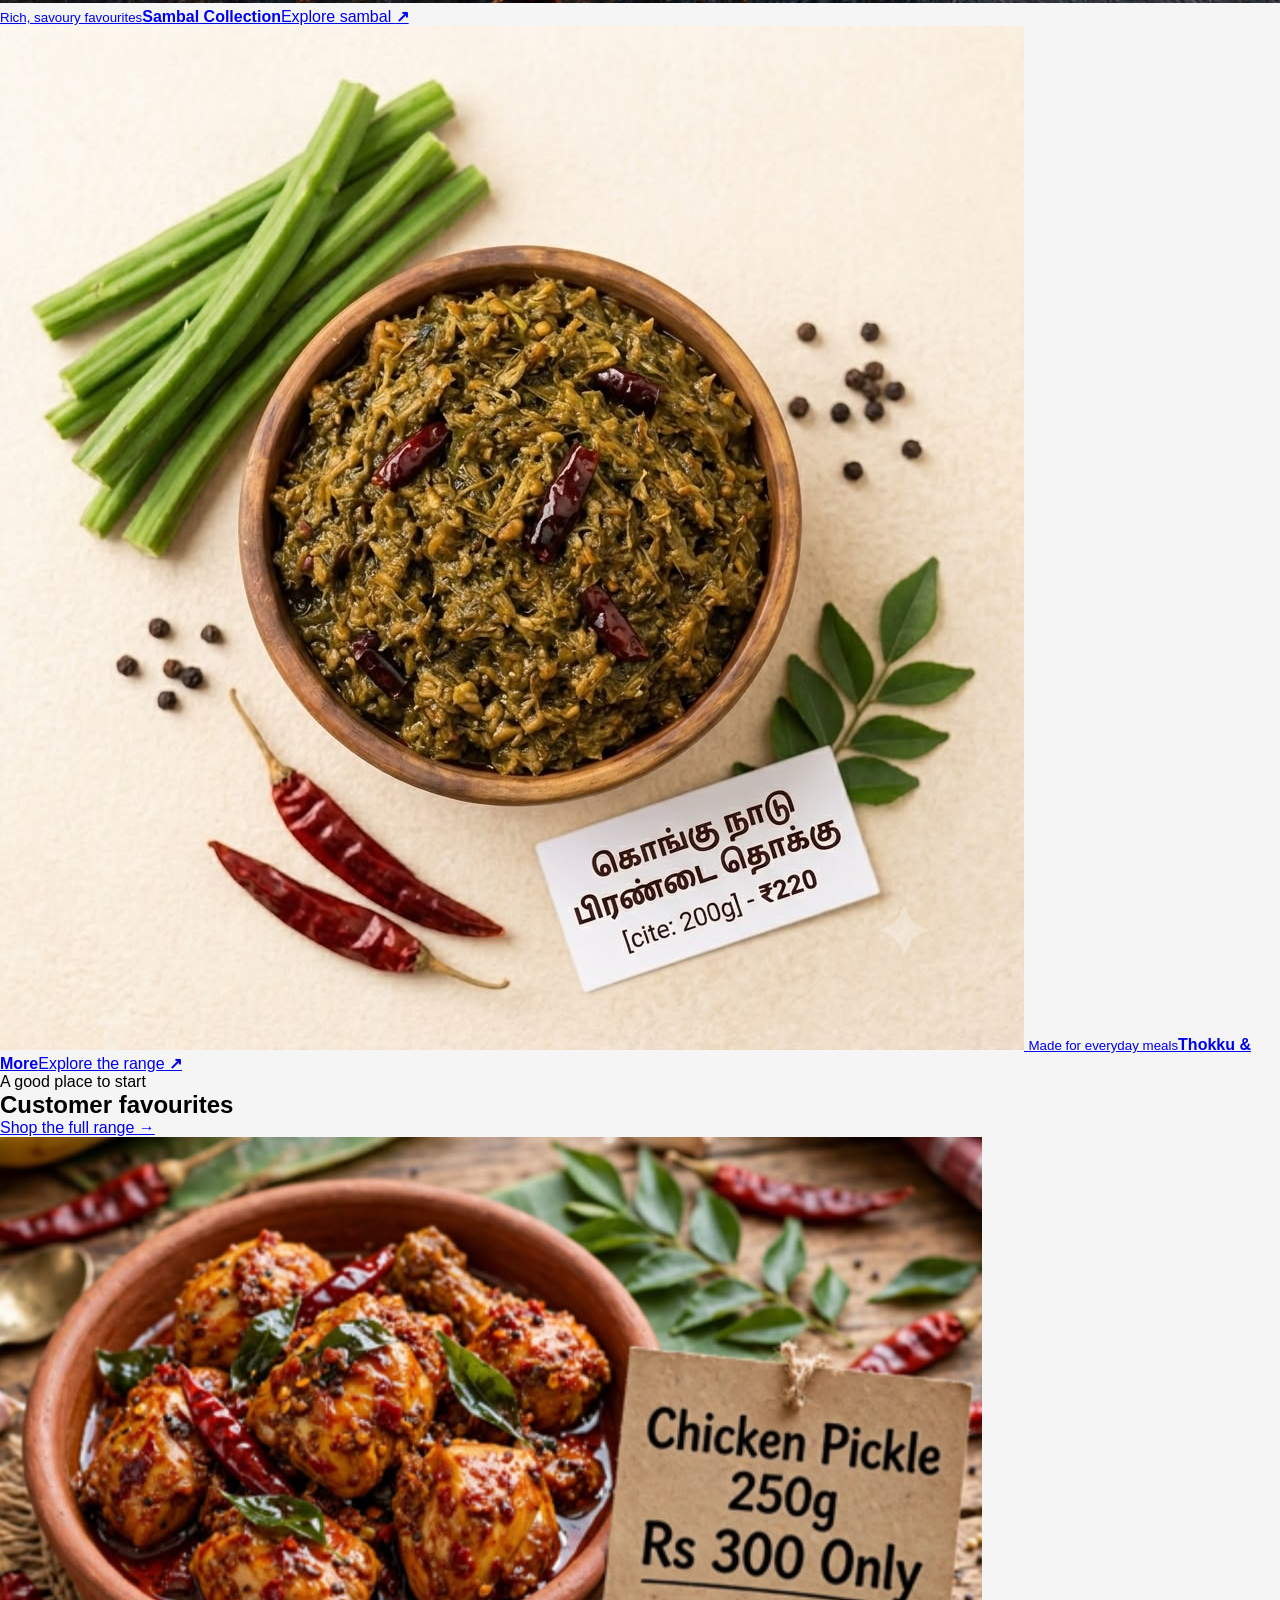
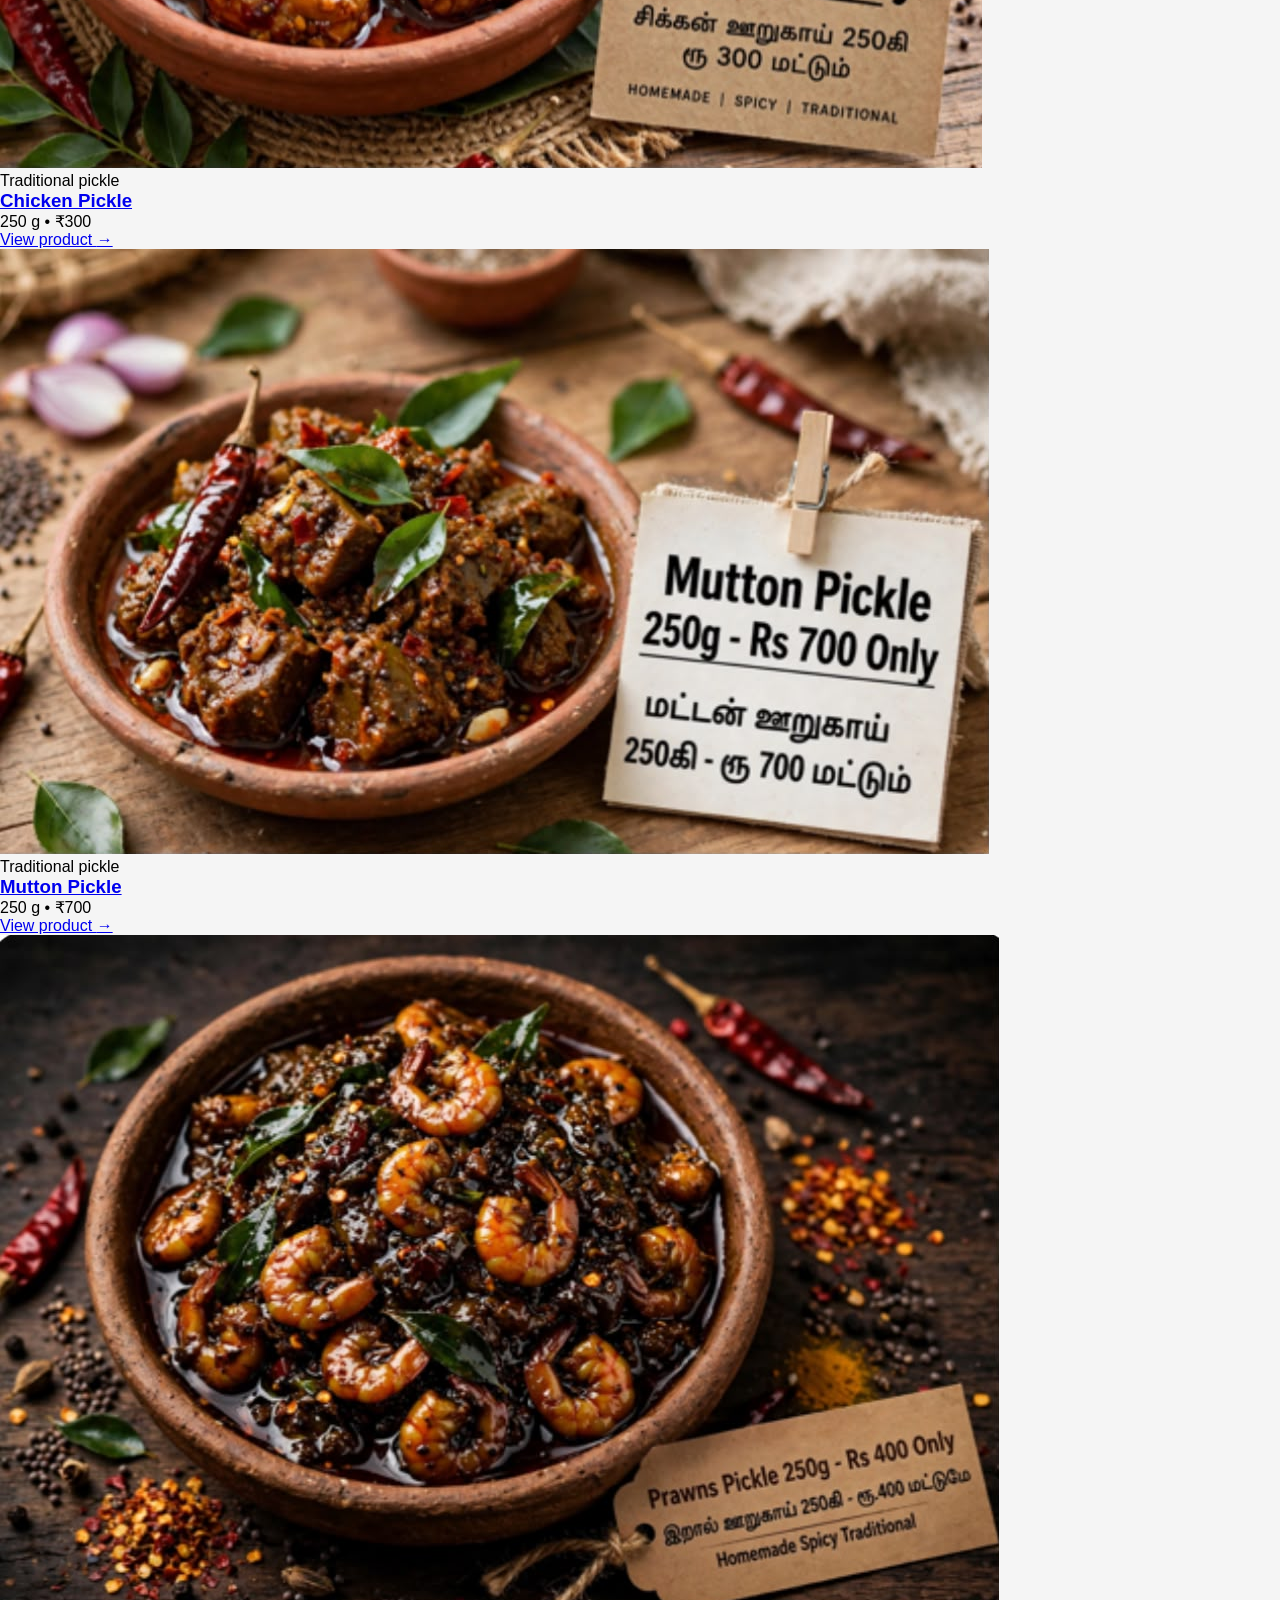
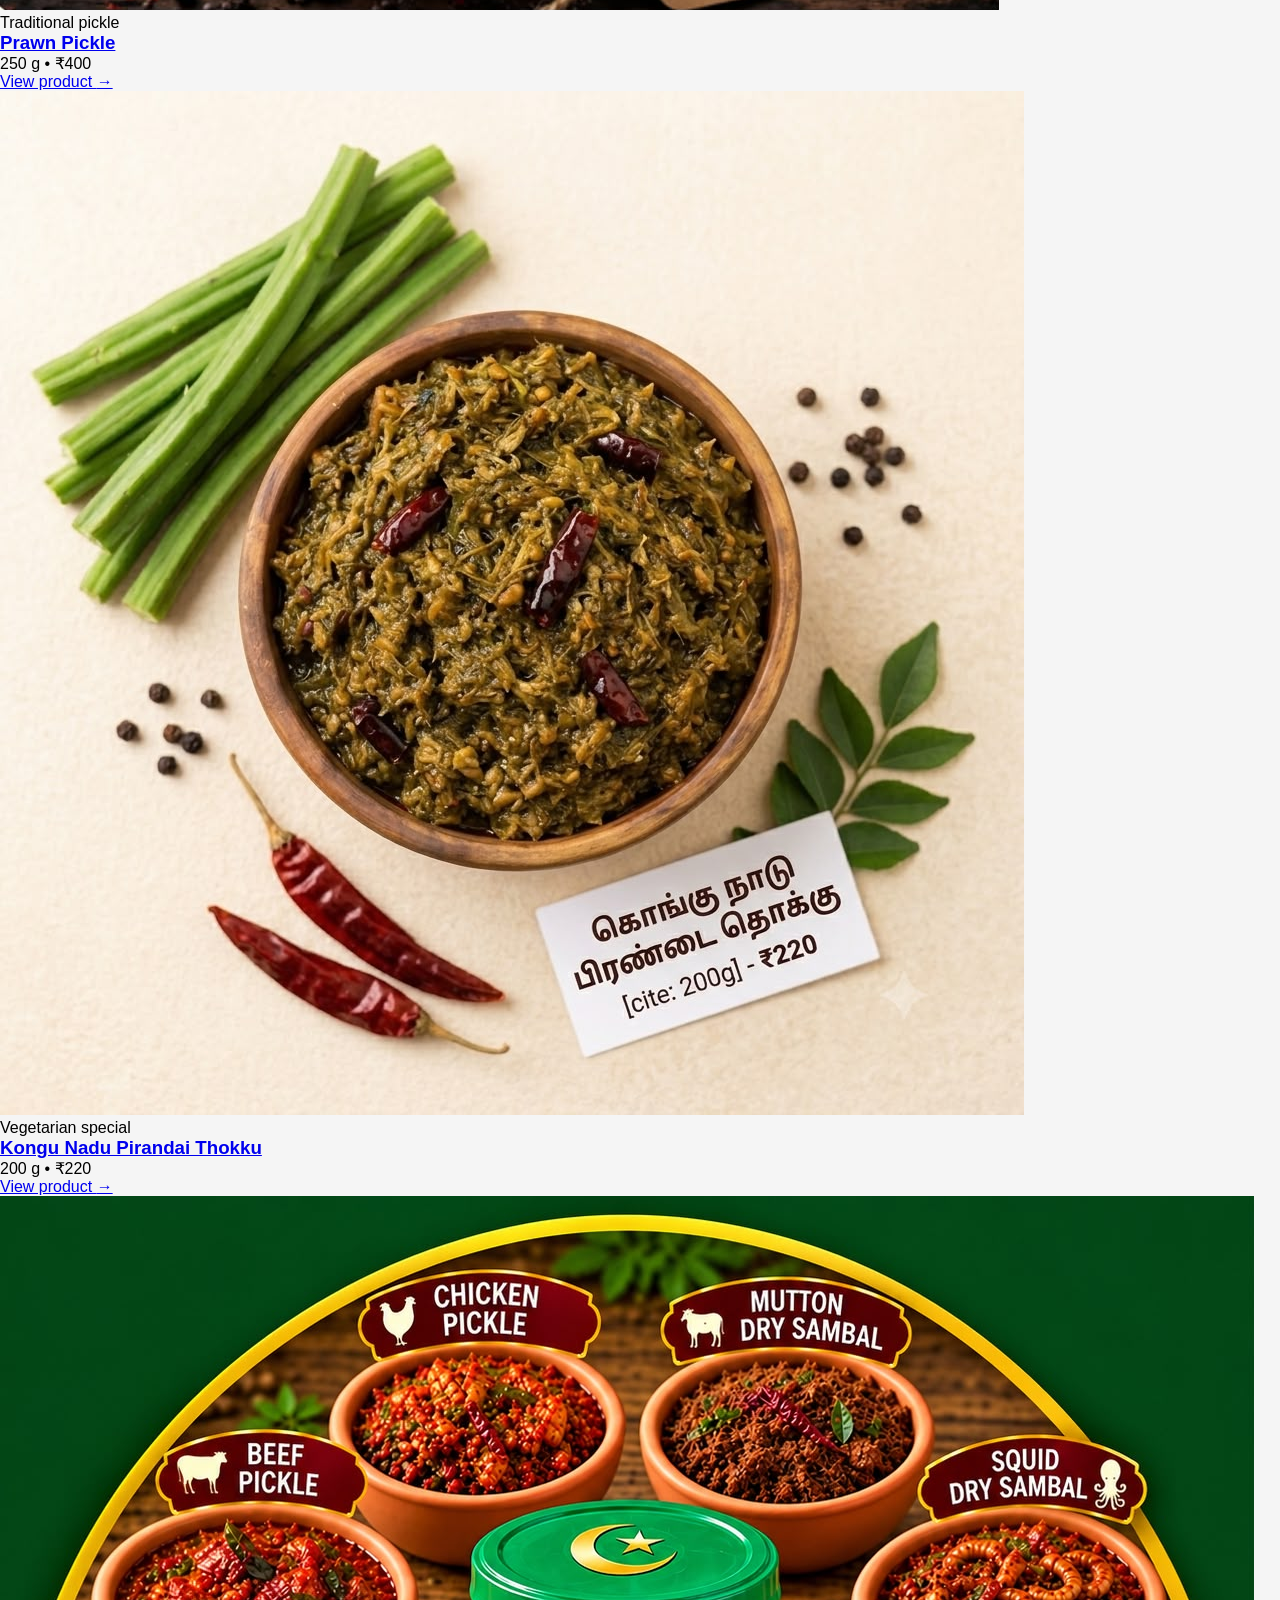
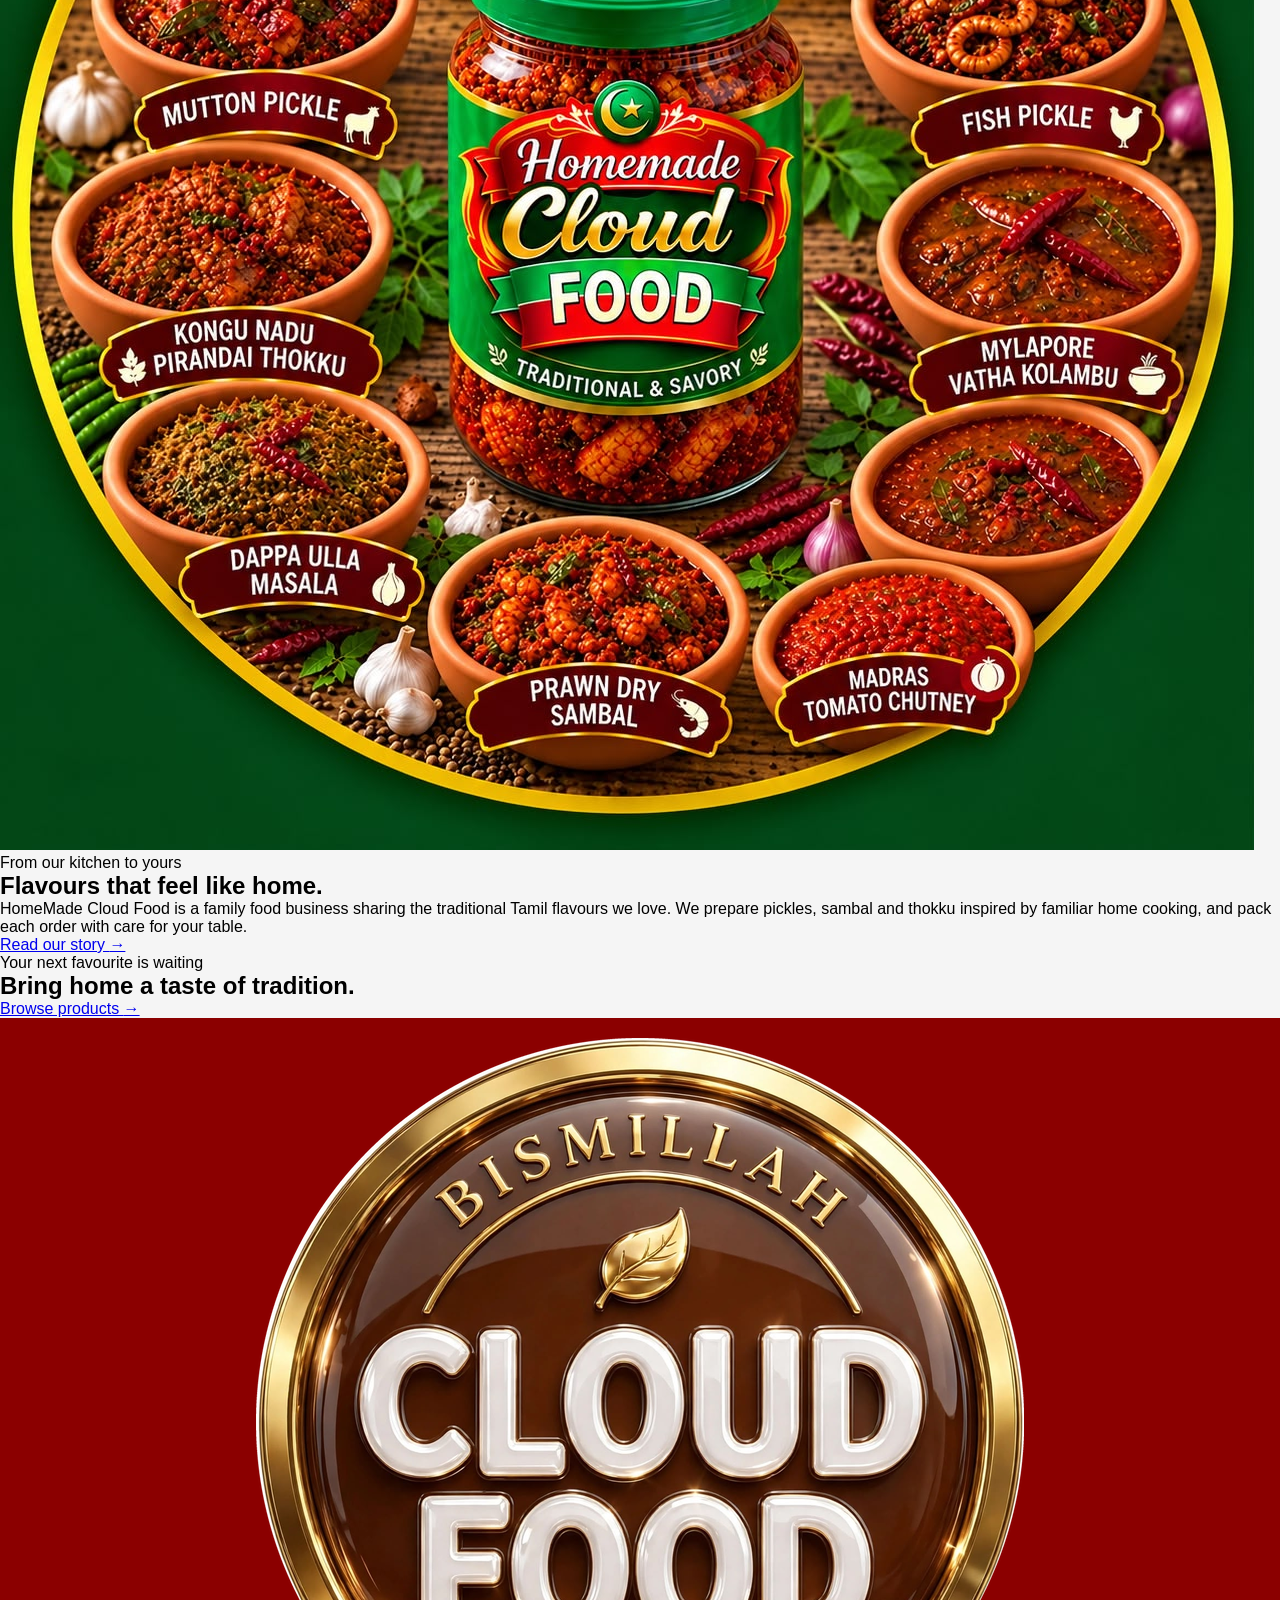
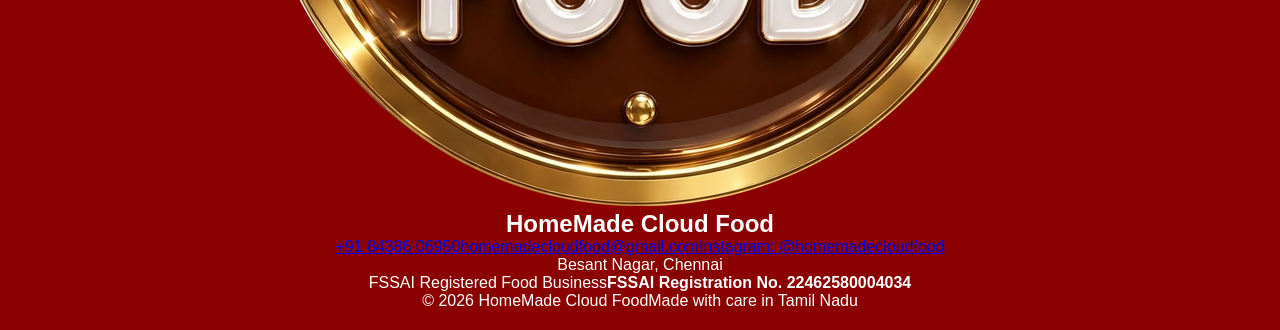
==== commit a3698e01: "Update index.html" ====
--- a/index.html
+++ b/index.html
@@ -122,9 +122,8 @@
 
     <footer class="site-footer">
         <div class="footer-main">
-            <div class="footer-brand"><a class="brand brand-footer" href="index.html"><img class="brand-badge" src="images/glassy-cloud-food-badge.png?v=3" alt="Bismillah Cloud Food logo"><span class="brand-wordmark">HomeMade</span></a><p>Traditional & savory. A little taste of home.</p></div>
-            <div class="footer-column"><h2>Explore</h2><a href="index.html">Home</a><a href="products.html">All Products</a><a href="about.html">Our Story</a></div>
-            <div class="footer-column"><h2>Need help?</h2><a href="contact.html">Contact us</a><a href="https://wa.me/918438606950" target="_blank" rel="noopener">WhatsApp orders</a><a href="cart.html">Your cart</a></div>
+            <img class="brand-badge" src="glassy-cloud-food-badge.png"
+          <a class="poster-contact-strip" href="https://wa.me/918438606950" target="_blank" rel="noopener" aria-label="Order on WhatsApp at plus 91 84386 06950">
             <div class="footer-column footer-contact"><h2>HomeMade Cloud Food</h2><a href="tel:+918438606950">+91 84386 06950</a><a href="mailto:homemadecloudfood@gmail.com">homemadecloudfood@gmail.com</a><a href="https://www.instagram.com/homemadecloudfood/" target="_blank" rel="noopener">Instagram: @homemadecloudfood</a><p>Besant Nagar, Chennai</p><p class="footer-fssai"><span>FSSAI Registered Food Business</span><strong>FSSAI Registration No. 22462580004034</strong></p></div>
         </div>
         <div class="footer-bottom"><span>© 2026 HomeMade Cloud Food</span><span>Made with care in Tamil Nadu</span></div>
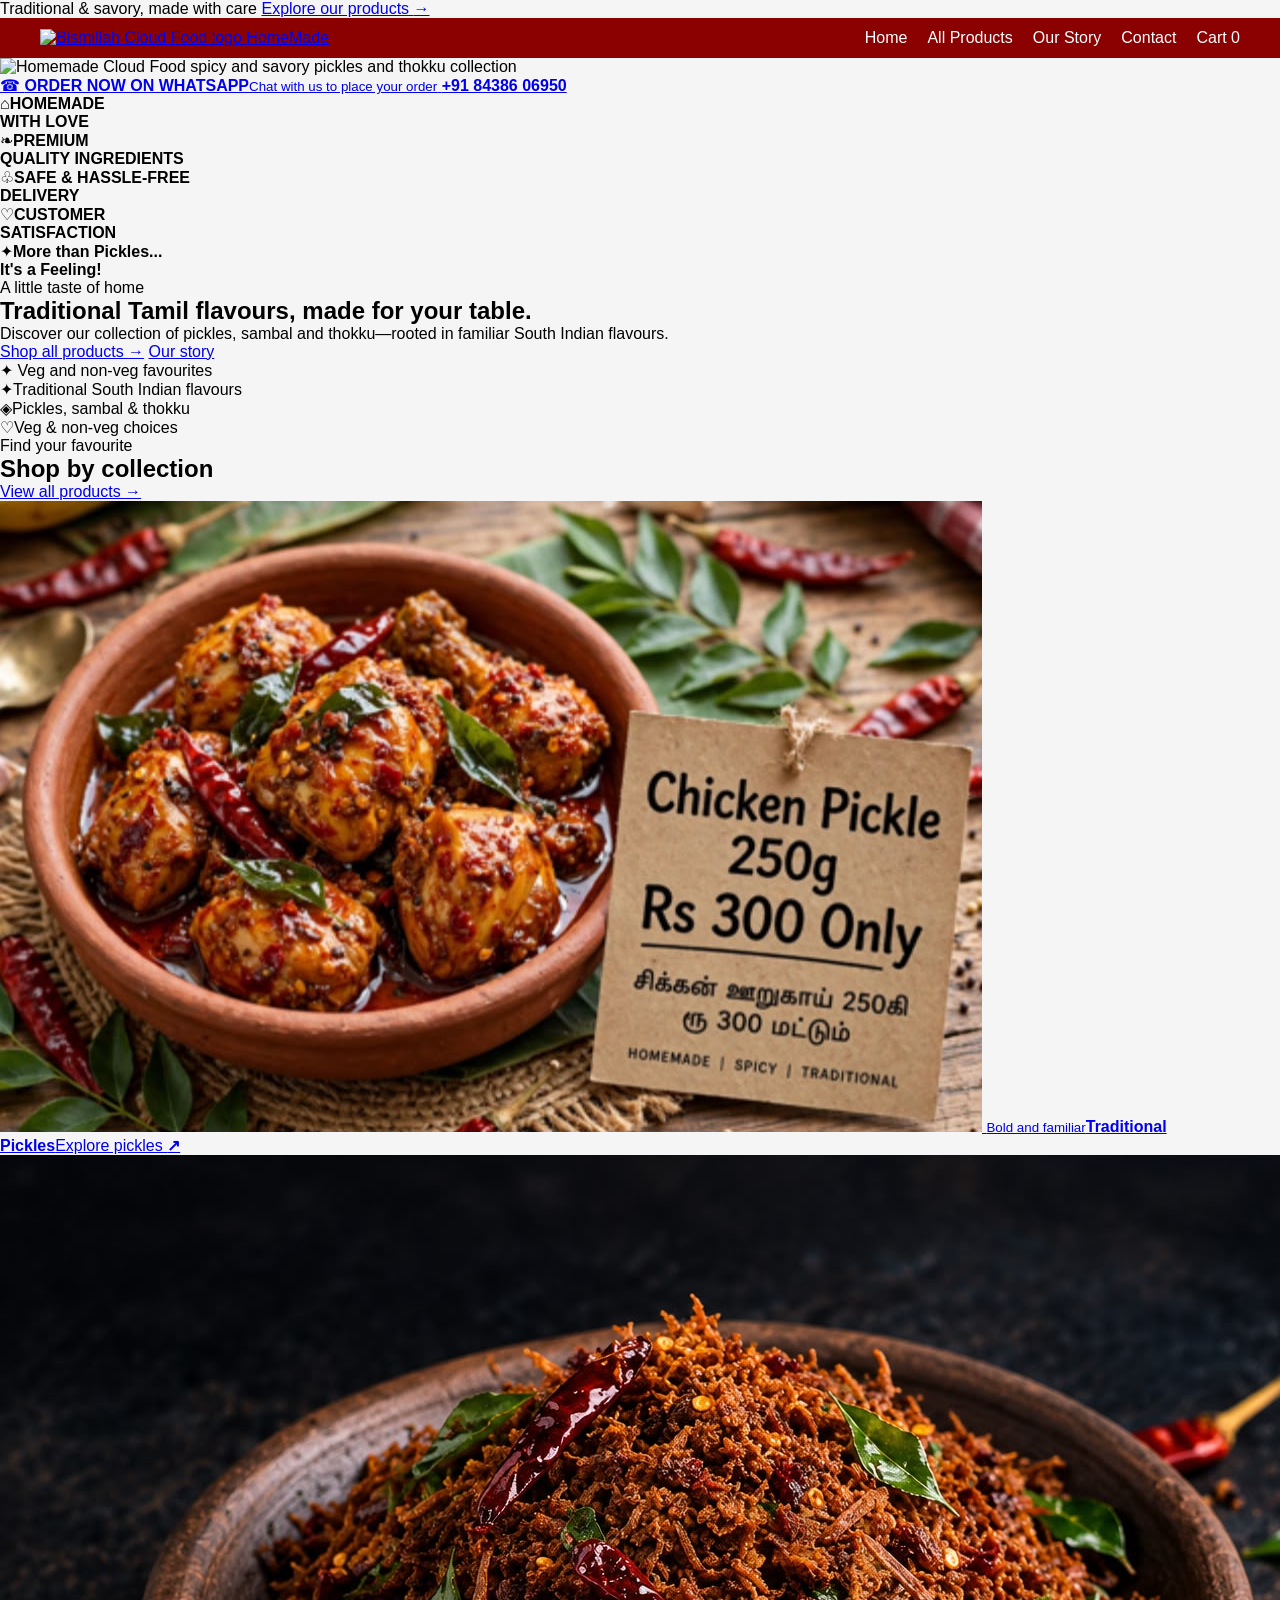
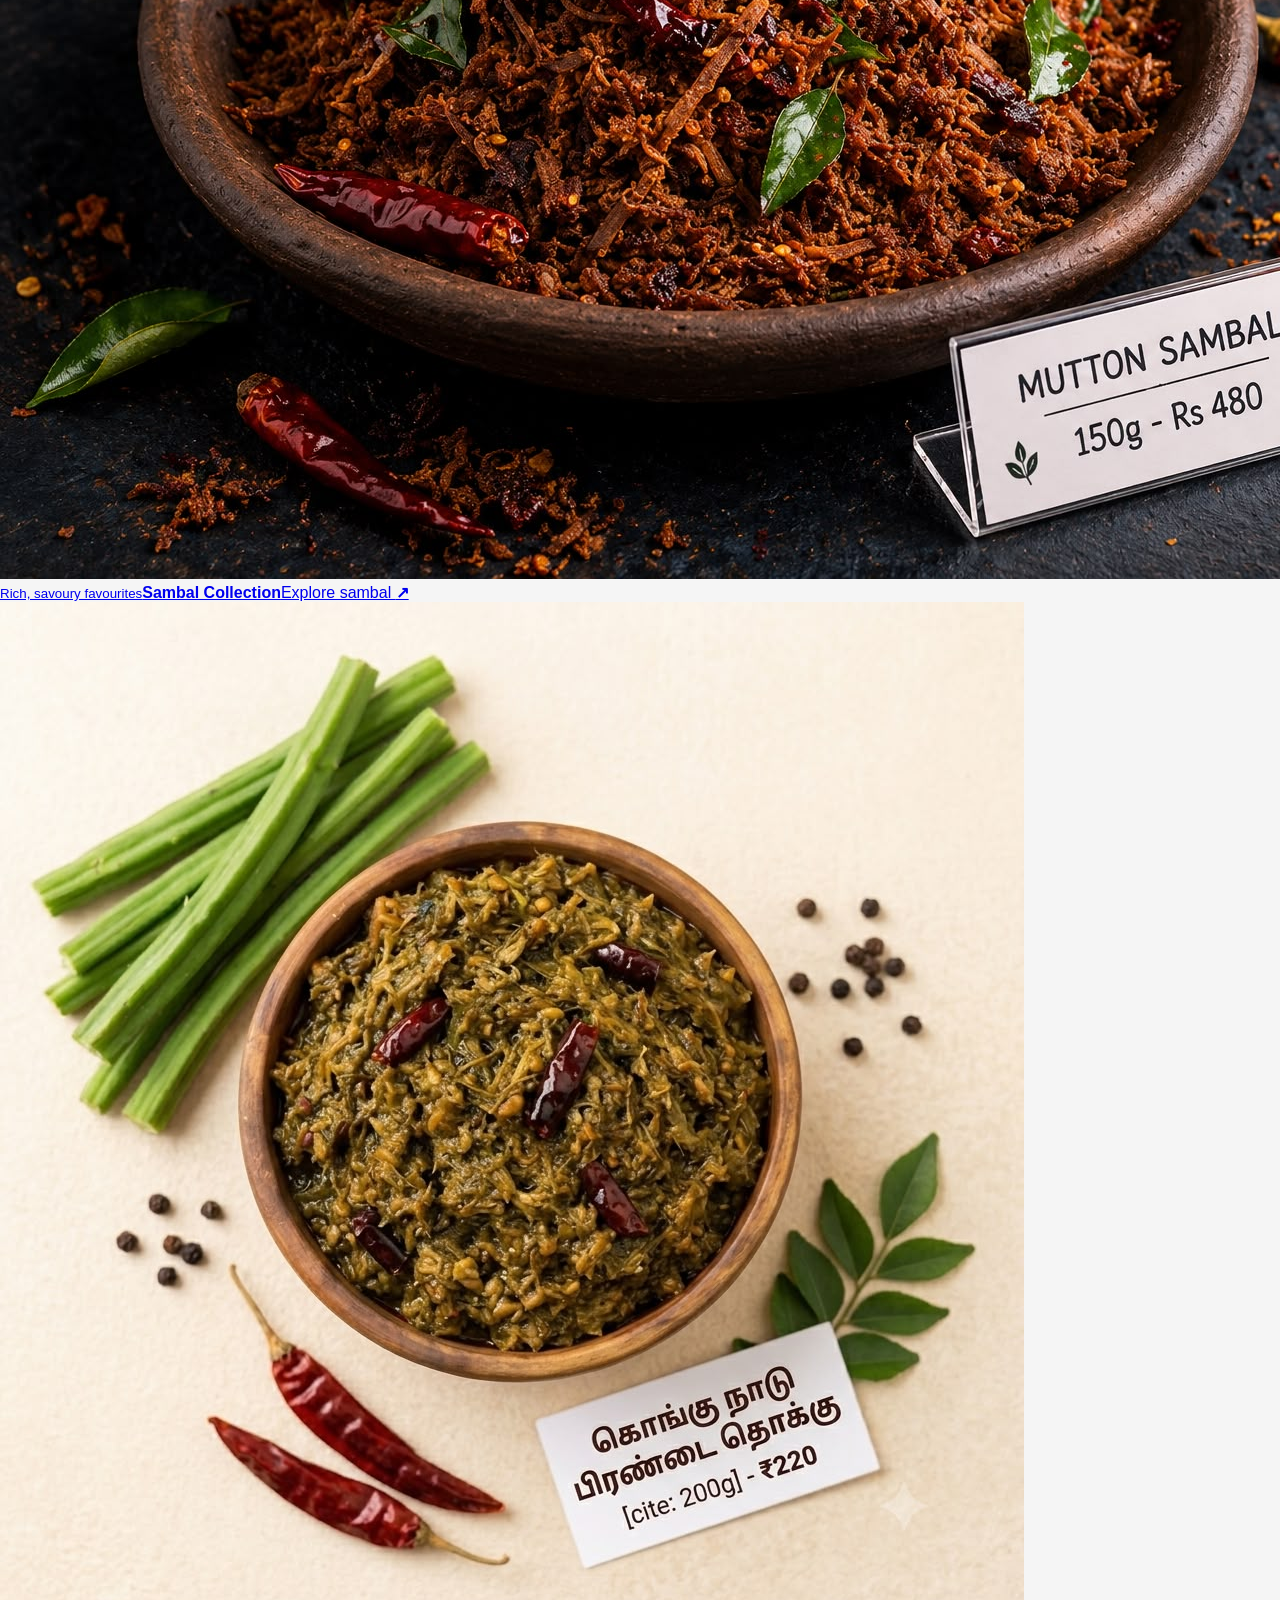
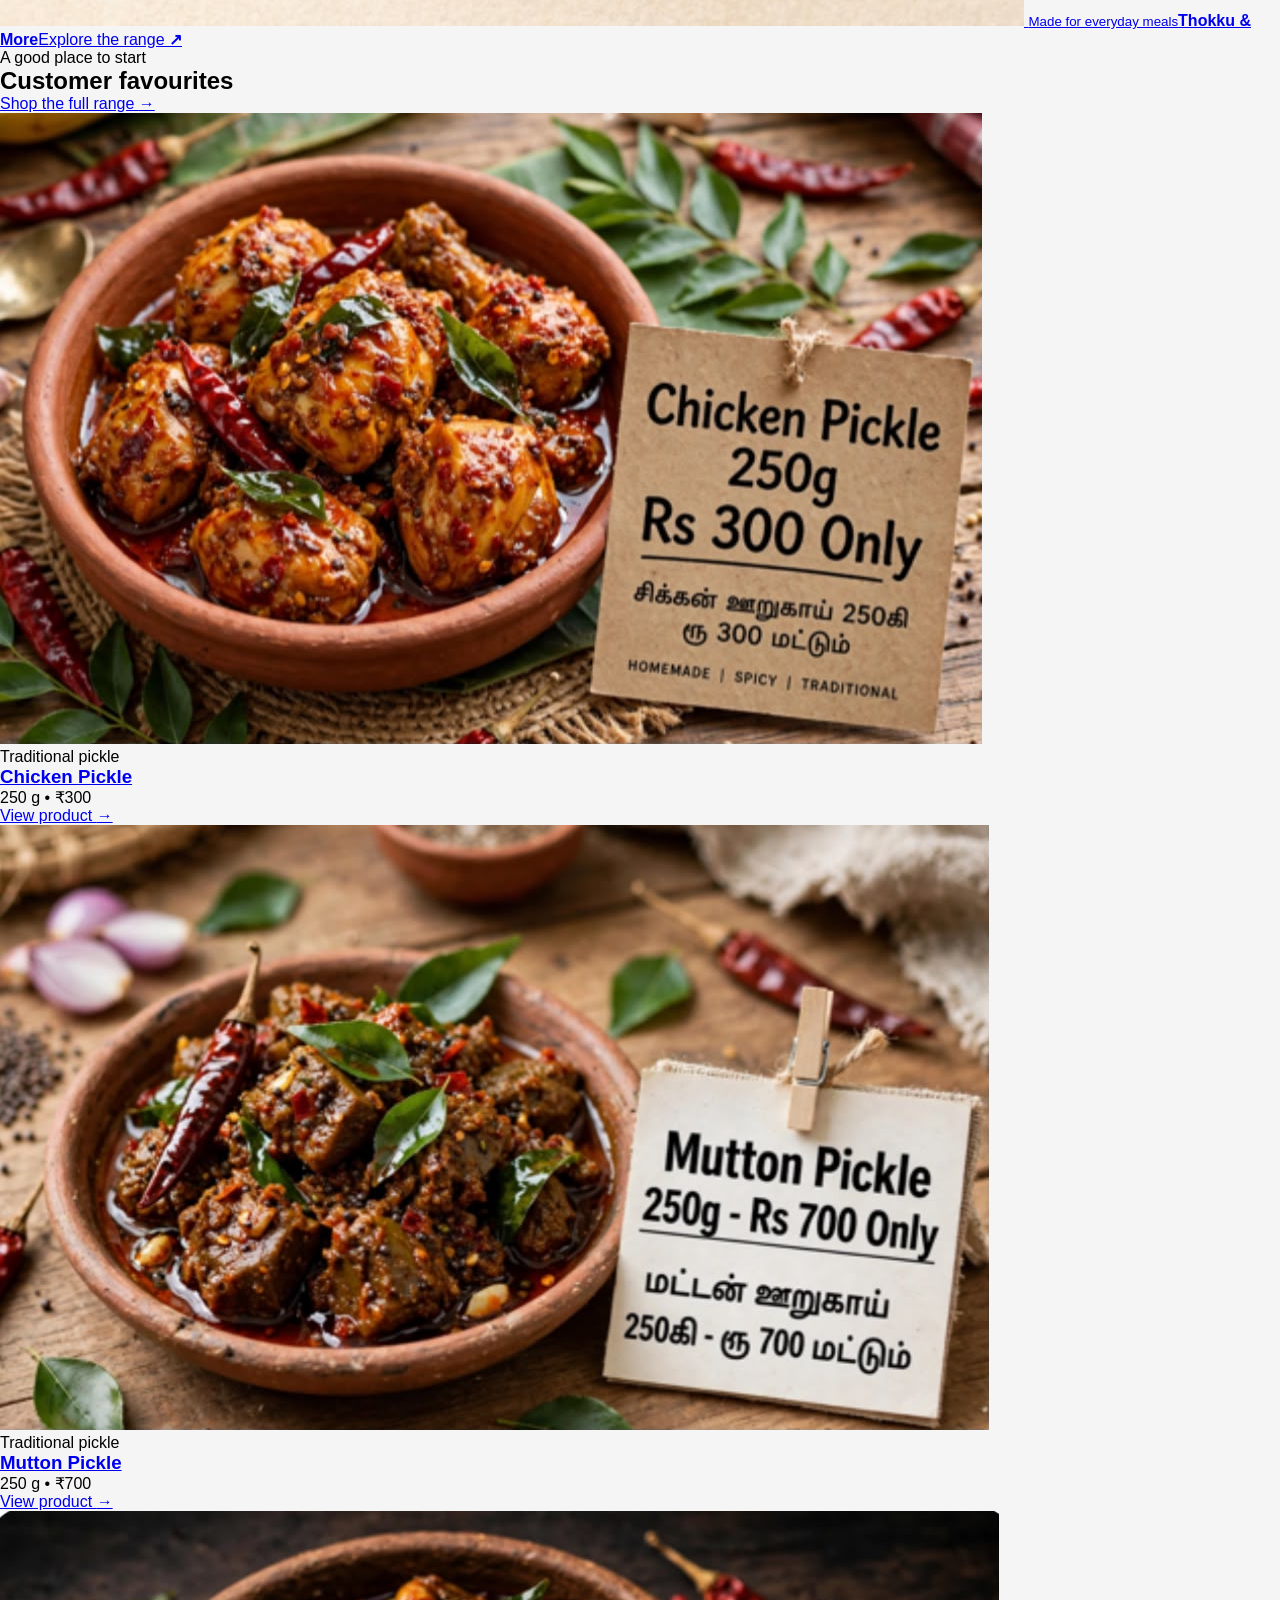
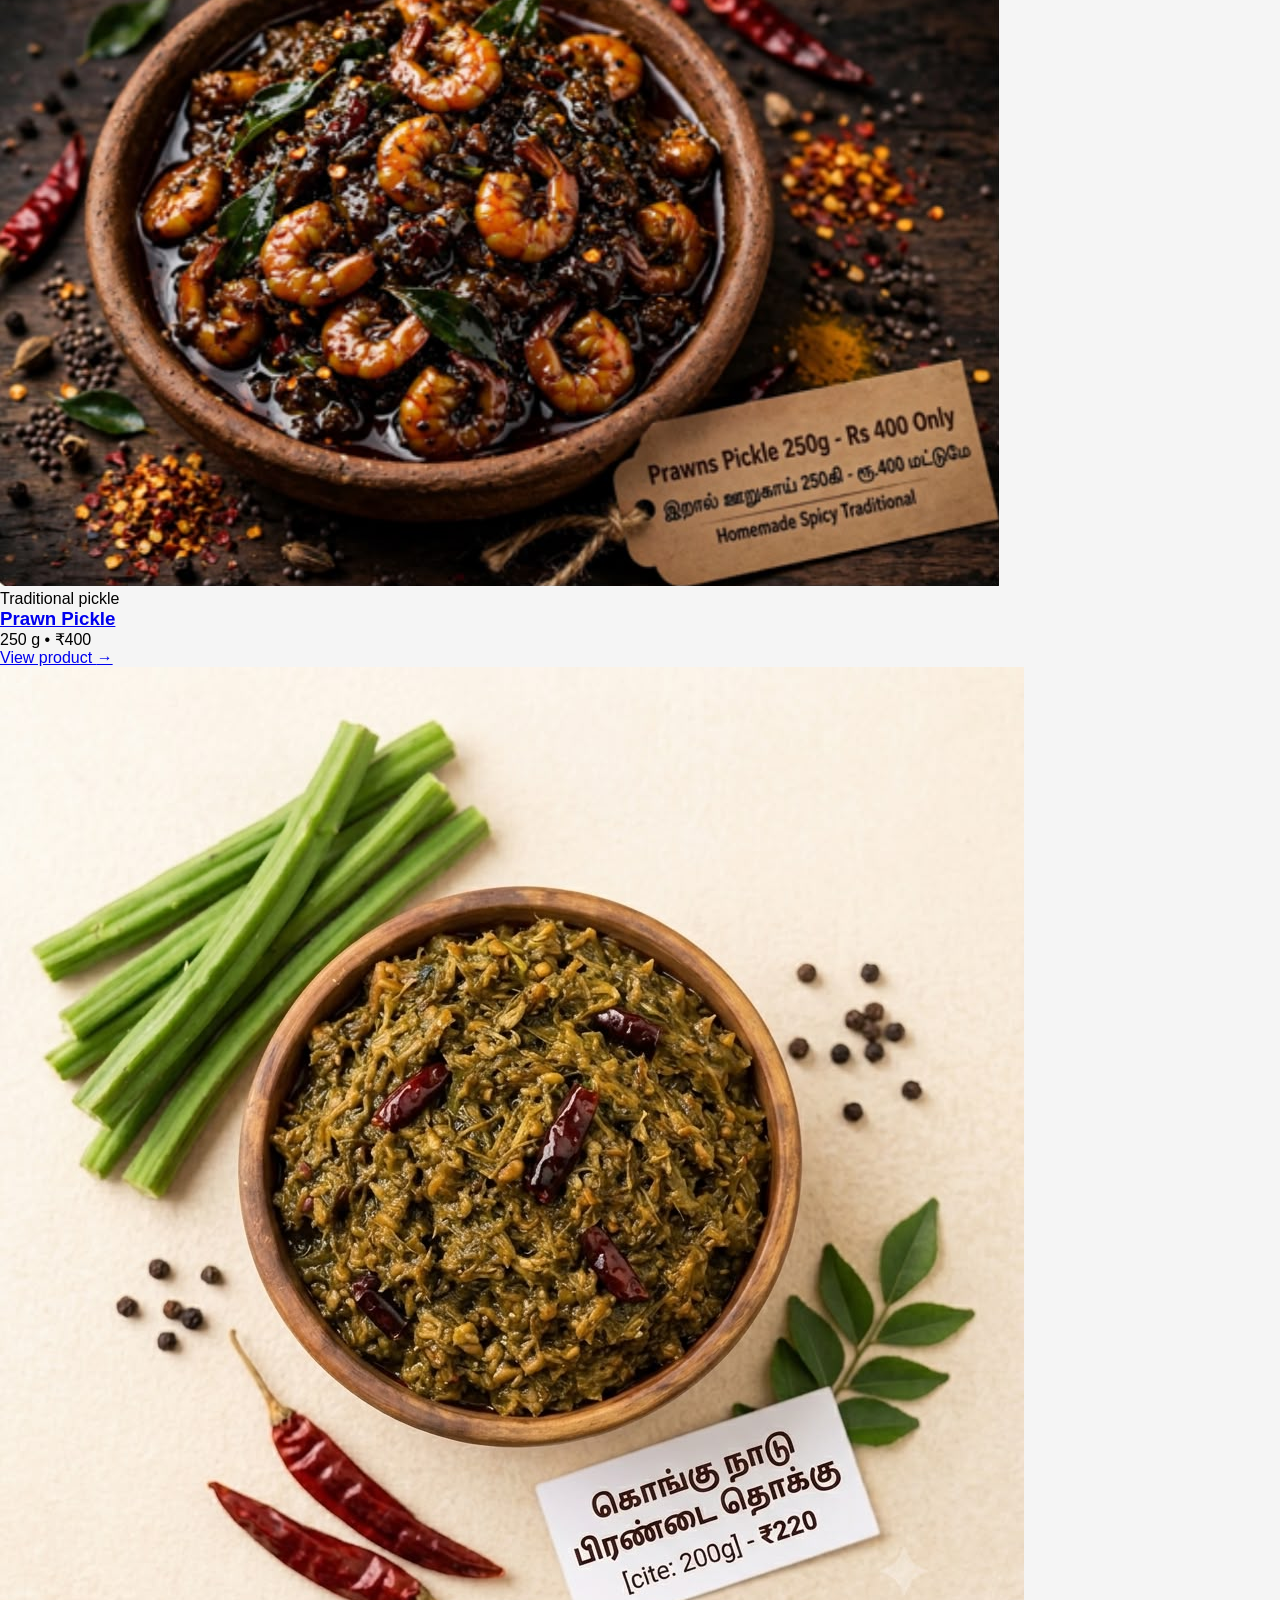
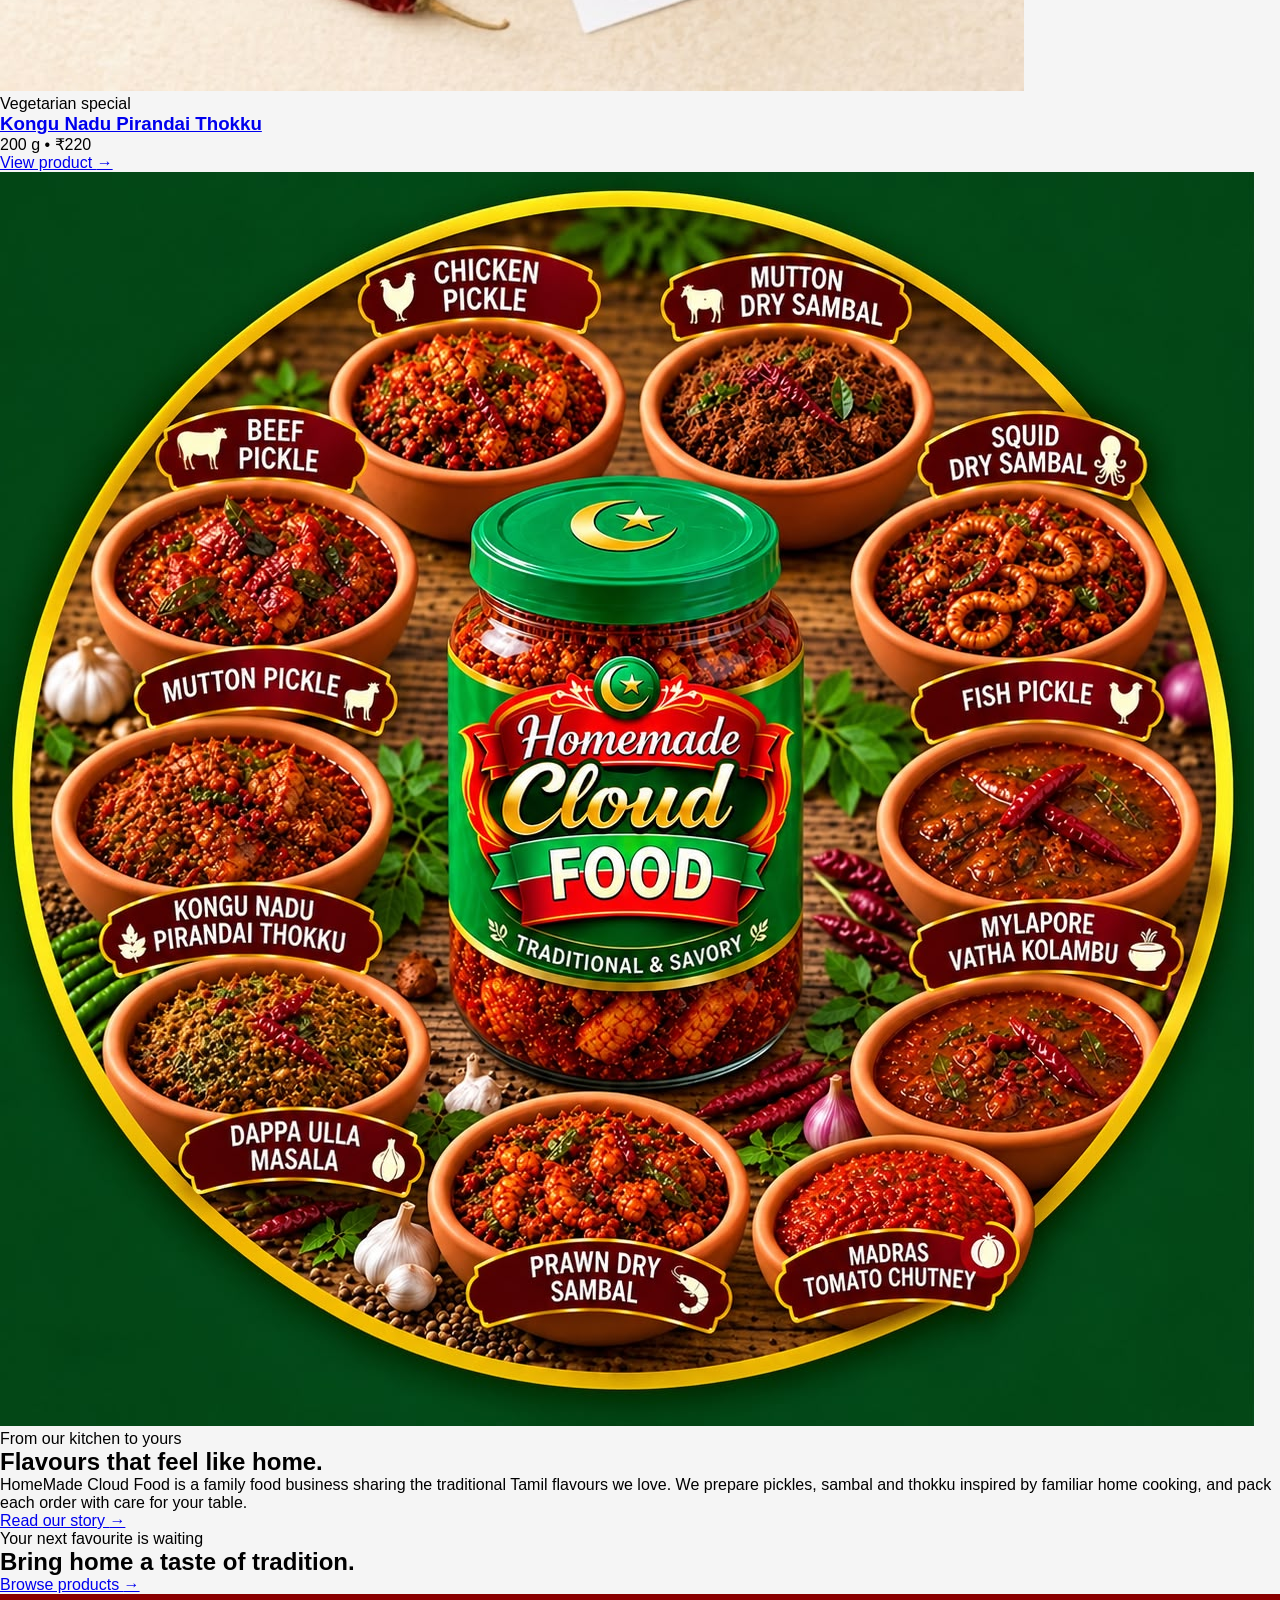
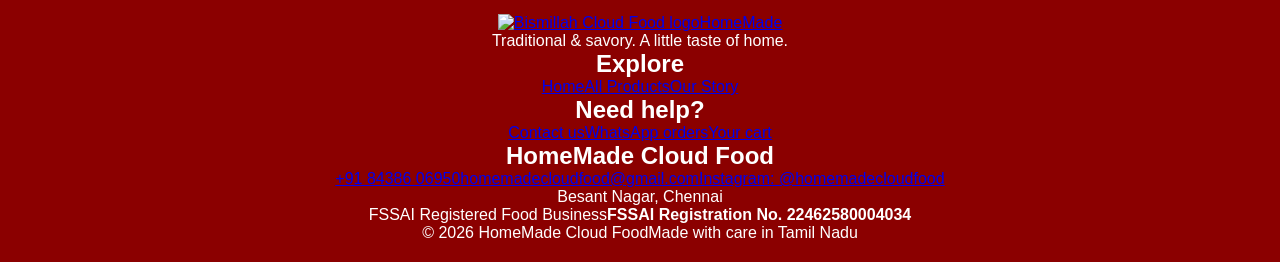
==== commit fe4d75a4: "Add files via upload" ====
--- a/index.html
+++ b/index.html
@@ -7,7 +7,7 @@
     <meta name="description" content="Shop traditional South Indian pickles, sambal and thokku from HomeMade Cloud Food.">
     <title>Home | HomeMade Cloud Food</title>
     <link rel="stylesheet" href="site.css">
-    <link rel="icon" href="glassy-cloud-food-badge.png" type="image/png">
+    <link rel="icon" href="images/glassy-cloud-food-badge.png?v=3" type="image/png">
 </head>
 <body class="home-page">
     <div class="announcement-bar">
@@ -16,7 +16,7 @@
     </div>
     <nav class="site-nav" aria-label="Main navigation">
         <a class="brand" href="index.html" aria-label="HomeMade Cloud Food home">
-           <img class="brand-badge" src="glassy-cloud-food-badge.png" alt="Bismillah Cloud Food logo">
+            <img class="brand-badge" src="images/glassy-cloud-food-badge.png?v=3" alt="Bismillah Cloud Food logo">
             <span class="brand-wordmark">HomeMade</span>
         </a>
         <ul>
@@ -30,7 +30,7 @@
 
     <main>
         <section class="hero-poster" aria-label="HomeMade Cloud Food collection">
-            <img src="poster-collection-banner.jpeg" width="1080" height="266" fetchpriority="high" alt="Homemade Cloud Food spicy and savory pickles and thokku collection">
+            <img src="images/poster-collection-banner.jpeg" width="1080" height="266" fetchpriority="high" alt="Homemade Cloud Food spicy and savory pickles and thokku collection">
         </section>
         <a class="poster-contact-strip" href="https://wa.me/918438606950" target="_blank" rel="noopener" aria-label="Order on WhatsApp at plus 91 84386 06950">
             <span class="poster-whatsapp-icon" aria-hidden="true">☎</span>
@@ -122,8 +122,9 @@
 
     <footer class="site-footer">
         <div class="footer-main">
-            <img class="brand-badge" src="glassy-cloud-food-badge.png"
-          <a class="poster-contact-strip" href="https://wa.me/918438606950" target="_blank" rel="noopener" aria-label="Order on WhatsApp at plus 91 84386 06950">
+            <div class="footer-brand"><a class="brand brand-footer" href="index.html"><img class="brand-badge" src="images/glassy-cloud-food-badge.png?v=3" alt="Bismillah Cloud Food logo"><span class="brand-wordmark">HomeMade</span></a><p>Traditional & savory. A little taste of home.</p></div>
+            <div class="footer-column"><h2>Explore</h2><a href="index.html">Home</a><a href="products.html">All Products</a><a href="about.html">Our Story</a></div>
+            <div class="footer-column"><h2>Need help?</h2><a href="contact.html">Contact us</a><a href="https://wa.me/918438606950" target="_blank" rel="noopener">WhatsApp orders</a><a href="cart.html">Your cart</a></div>
             <div class="footer-column footer-contact"><h2>HomeMade Cloud Food</h2><a href="tel:+918438606950">+91 84386 06950</a><a href="mailto:homemadecloudfood@gmail.com">homemadecloudfood@gmail.com</a><a href="https://www.instagram.com/homemadecloudfood/" target="_blank" rel="noopener">Instagram: @homemadecloudfood</a><p>Besant Nagar, Chennai</p><p class="footer-fssai"><span>FSSAI Registered Food Business</span><strong>FSSAI Registration No. 22462580004034</strong></p></div>
         </div>
         <div class="footer-bottom"><span>© 2026 HomeMade Cloud Food</span><span>Made with care in Tamil Nadu</span></div>
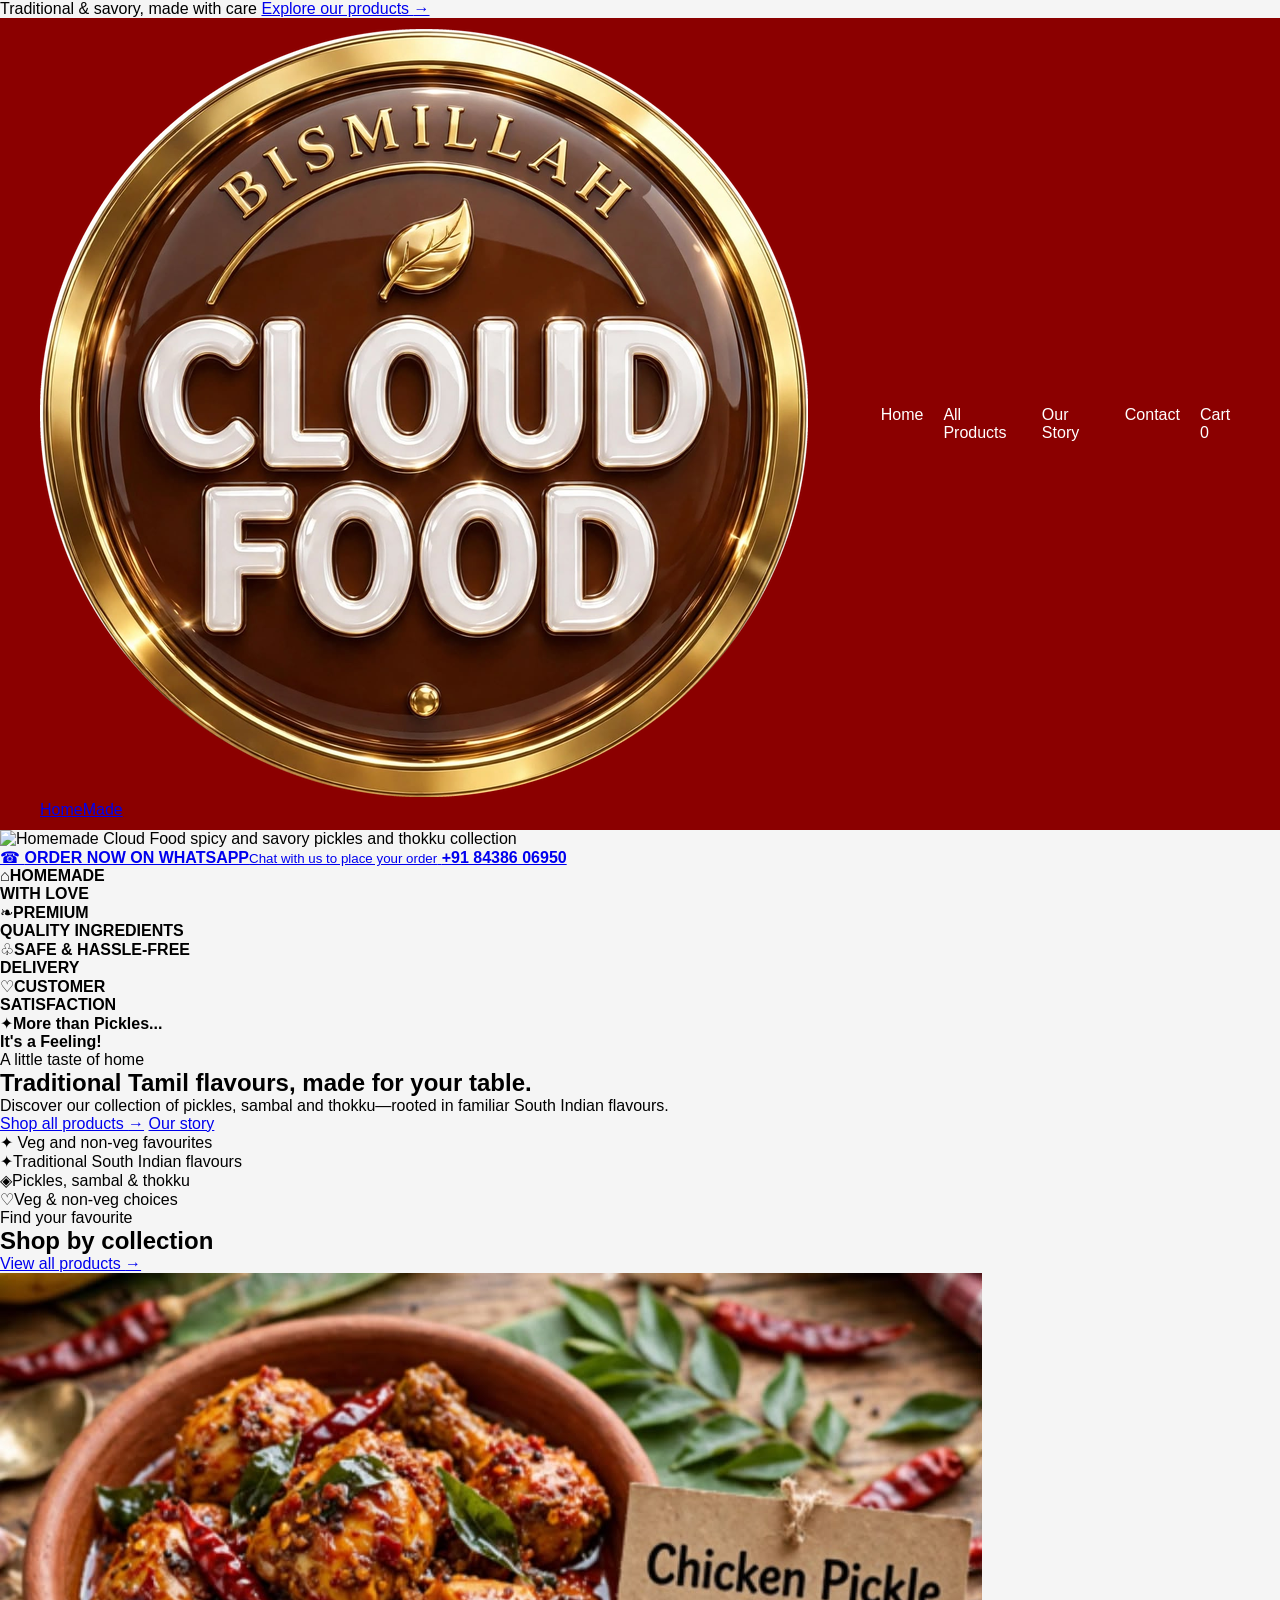
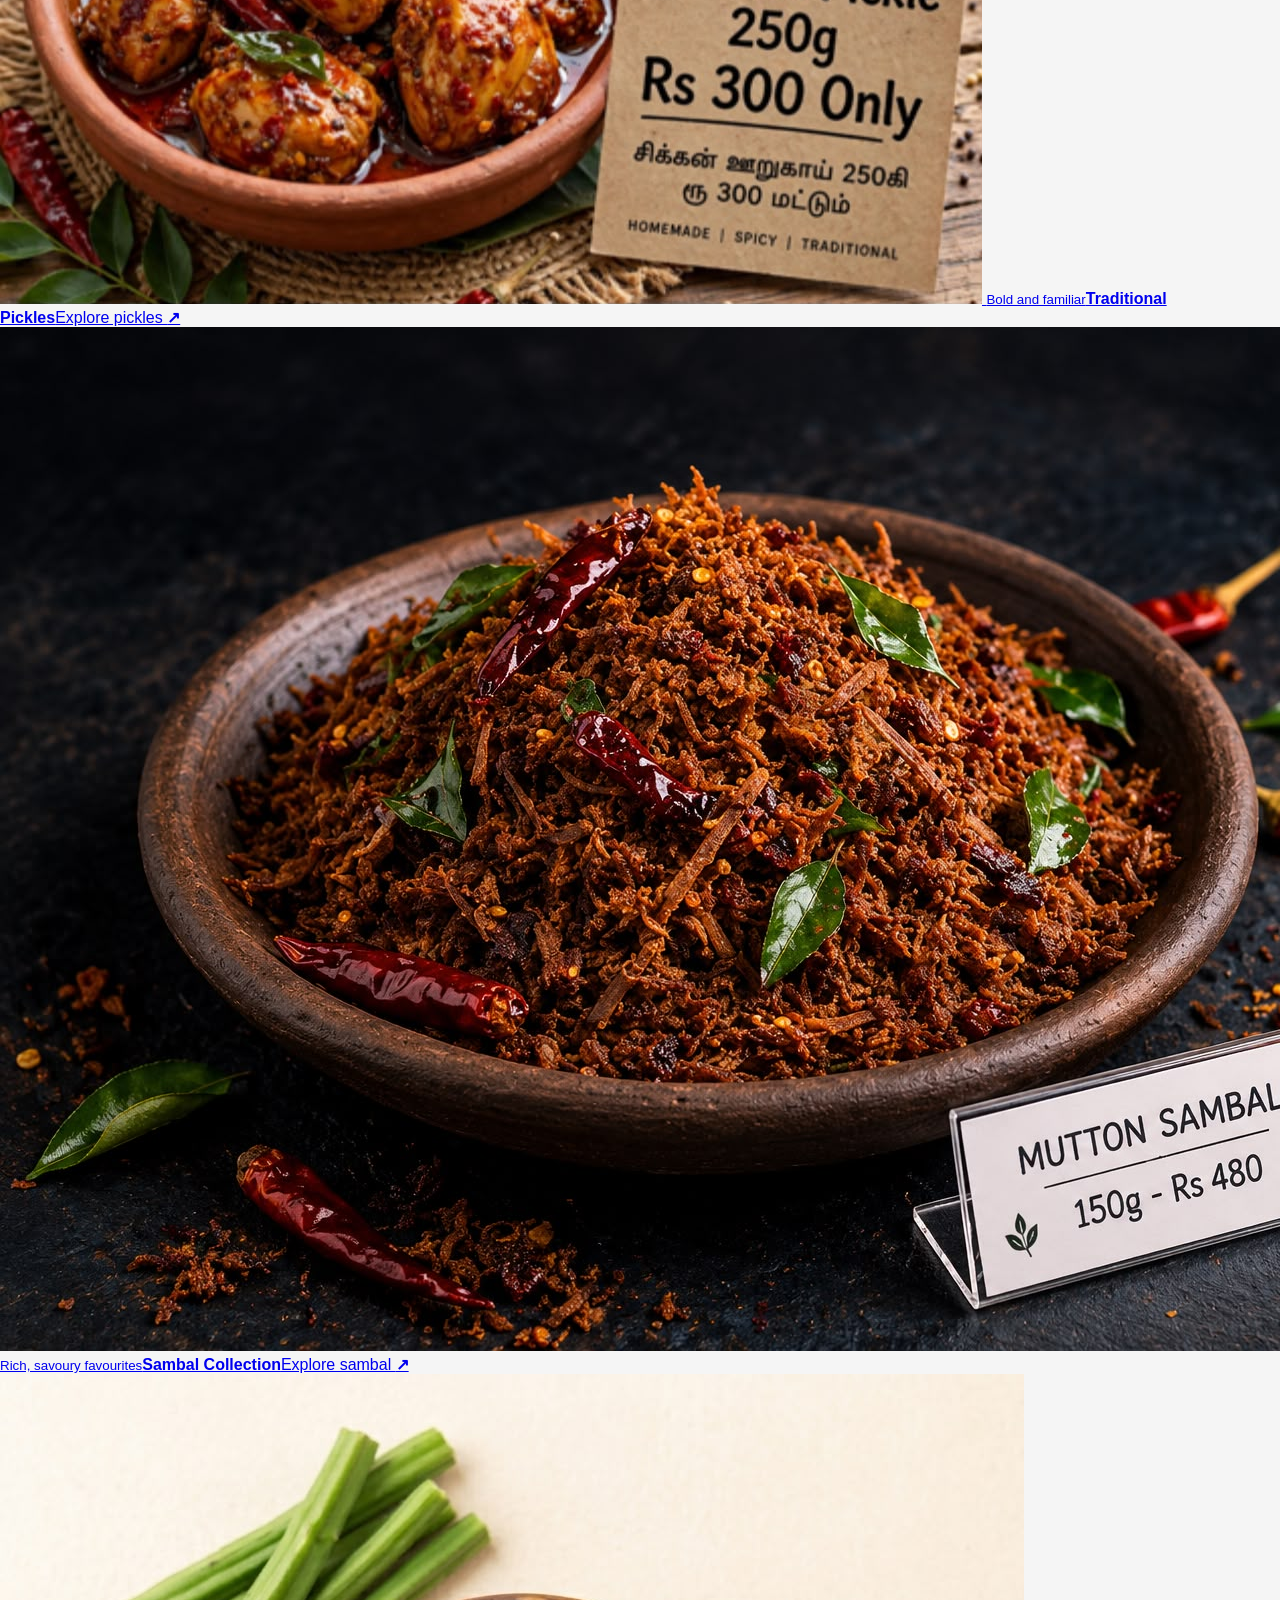
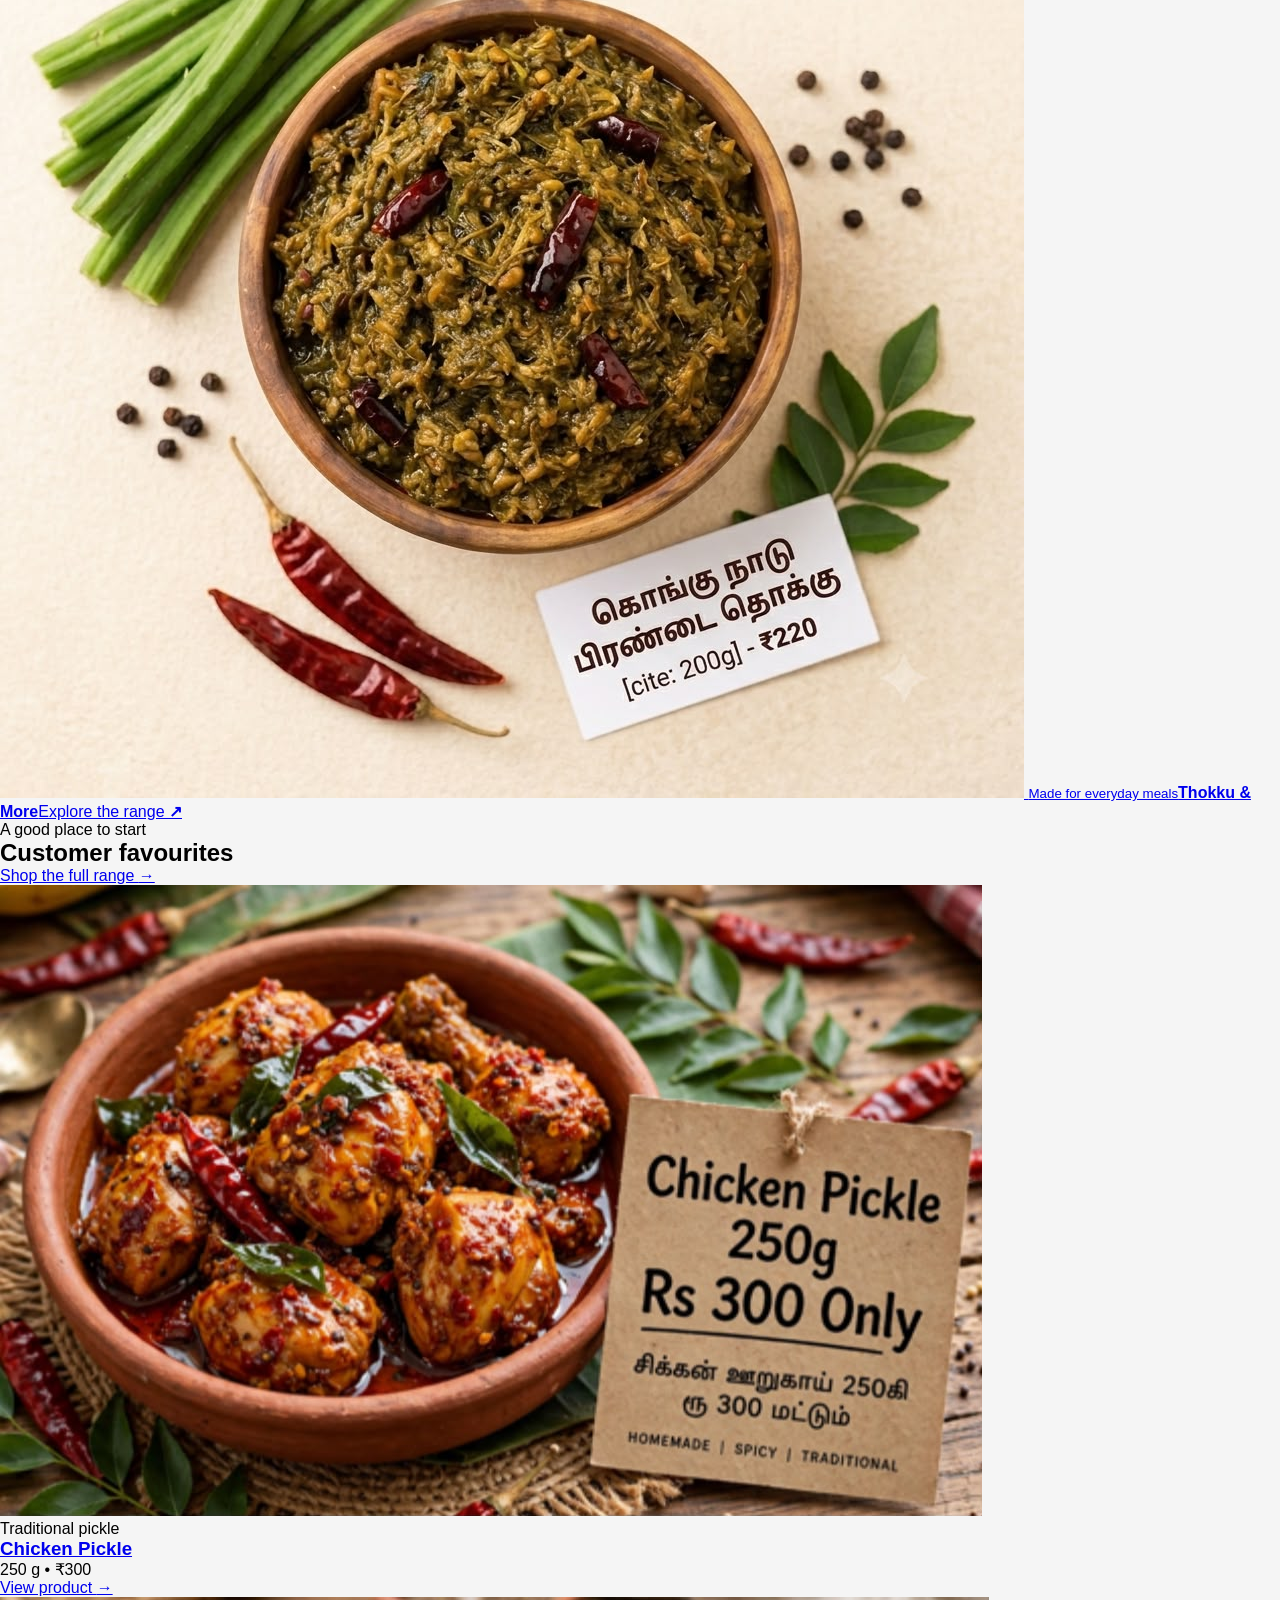
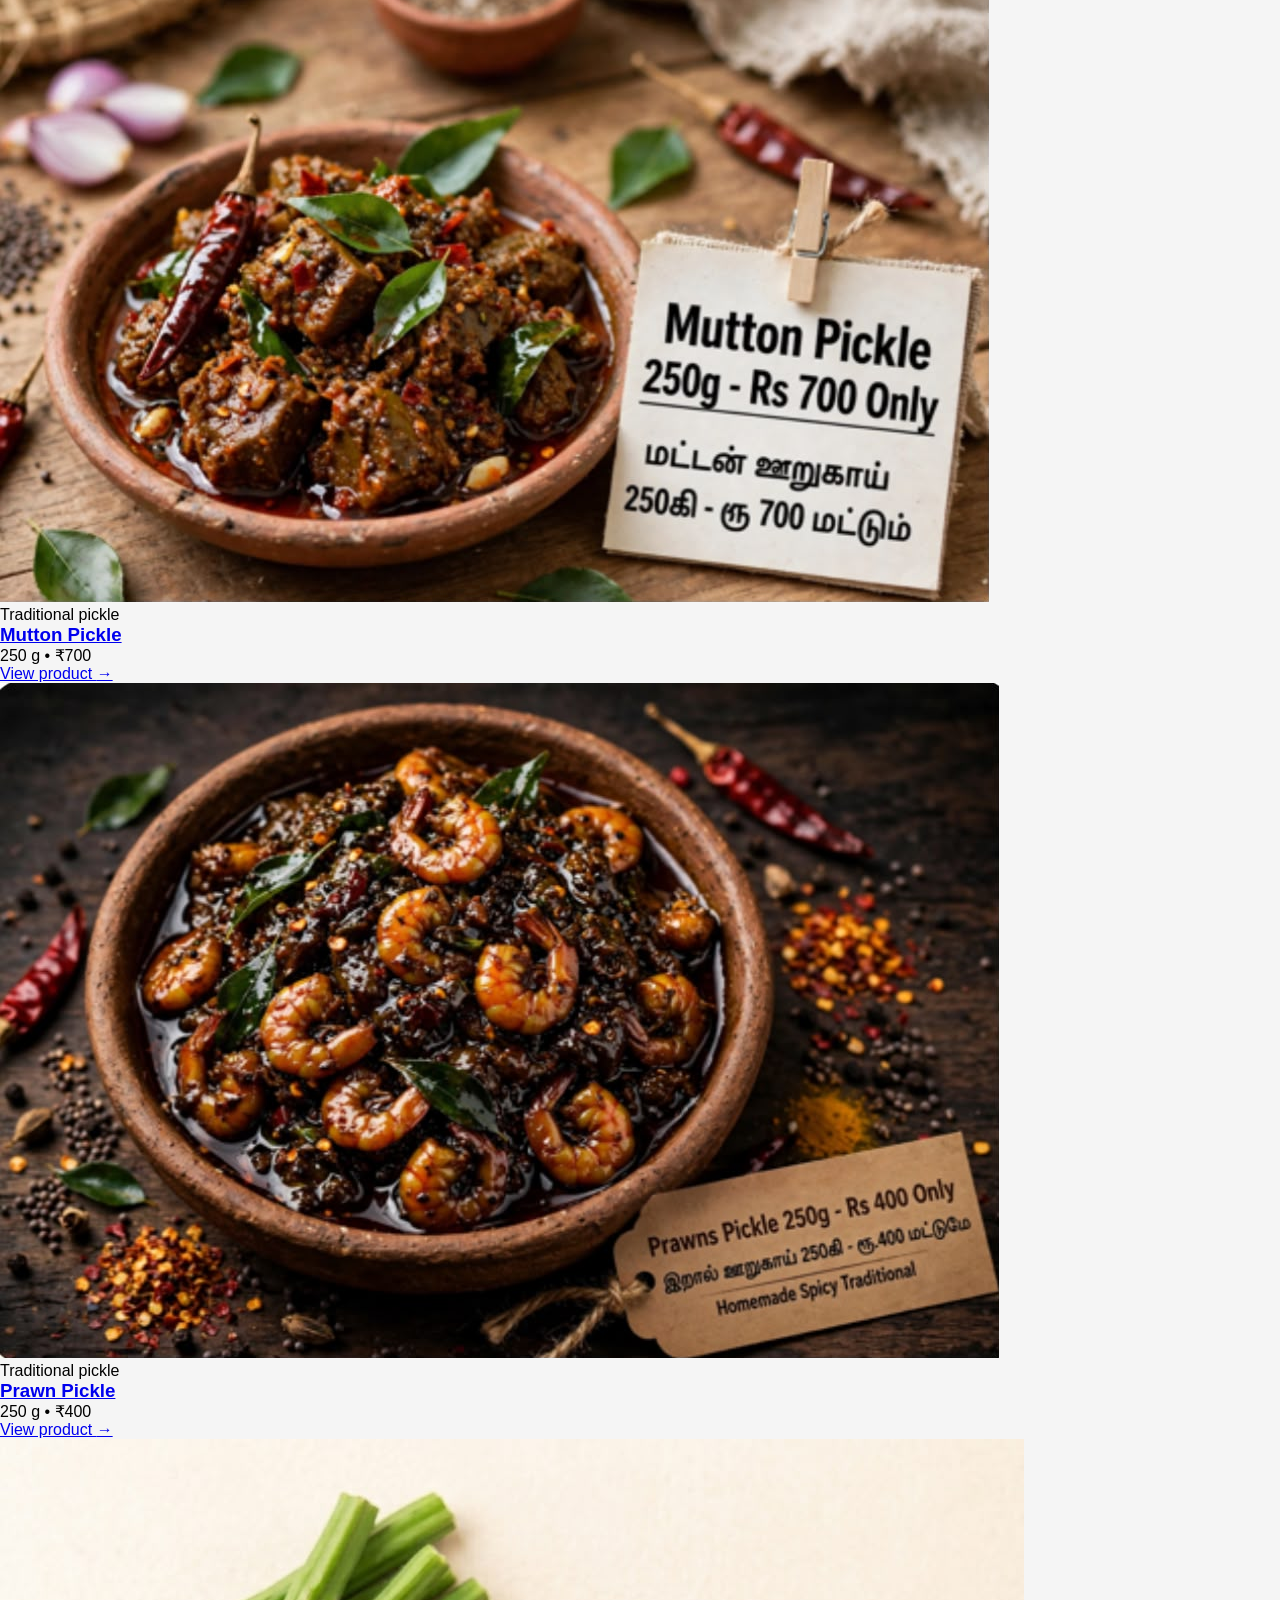
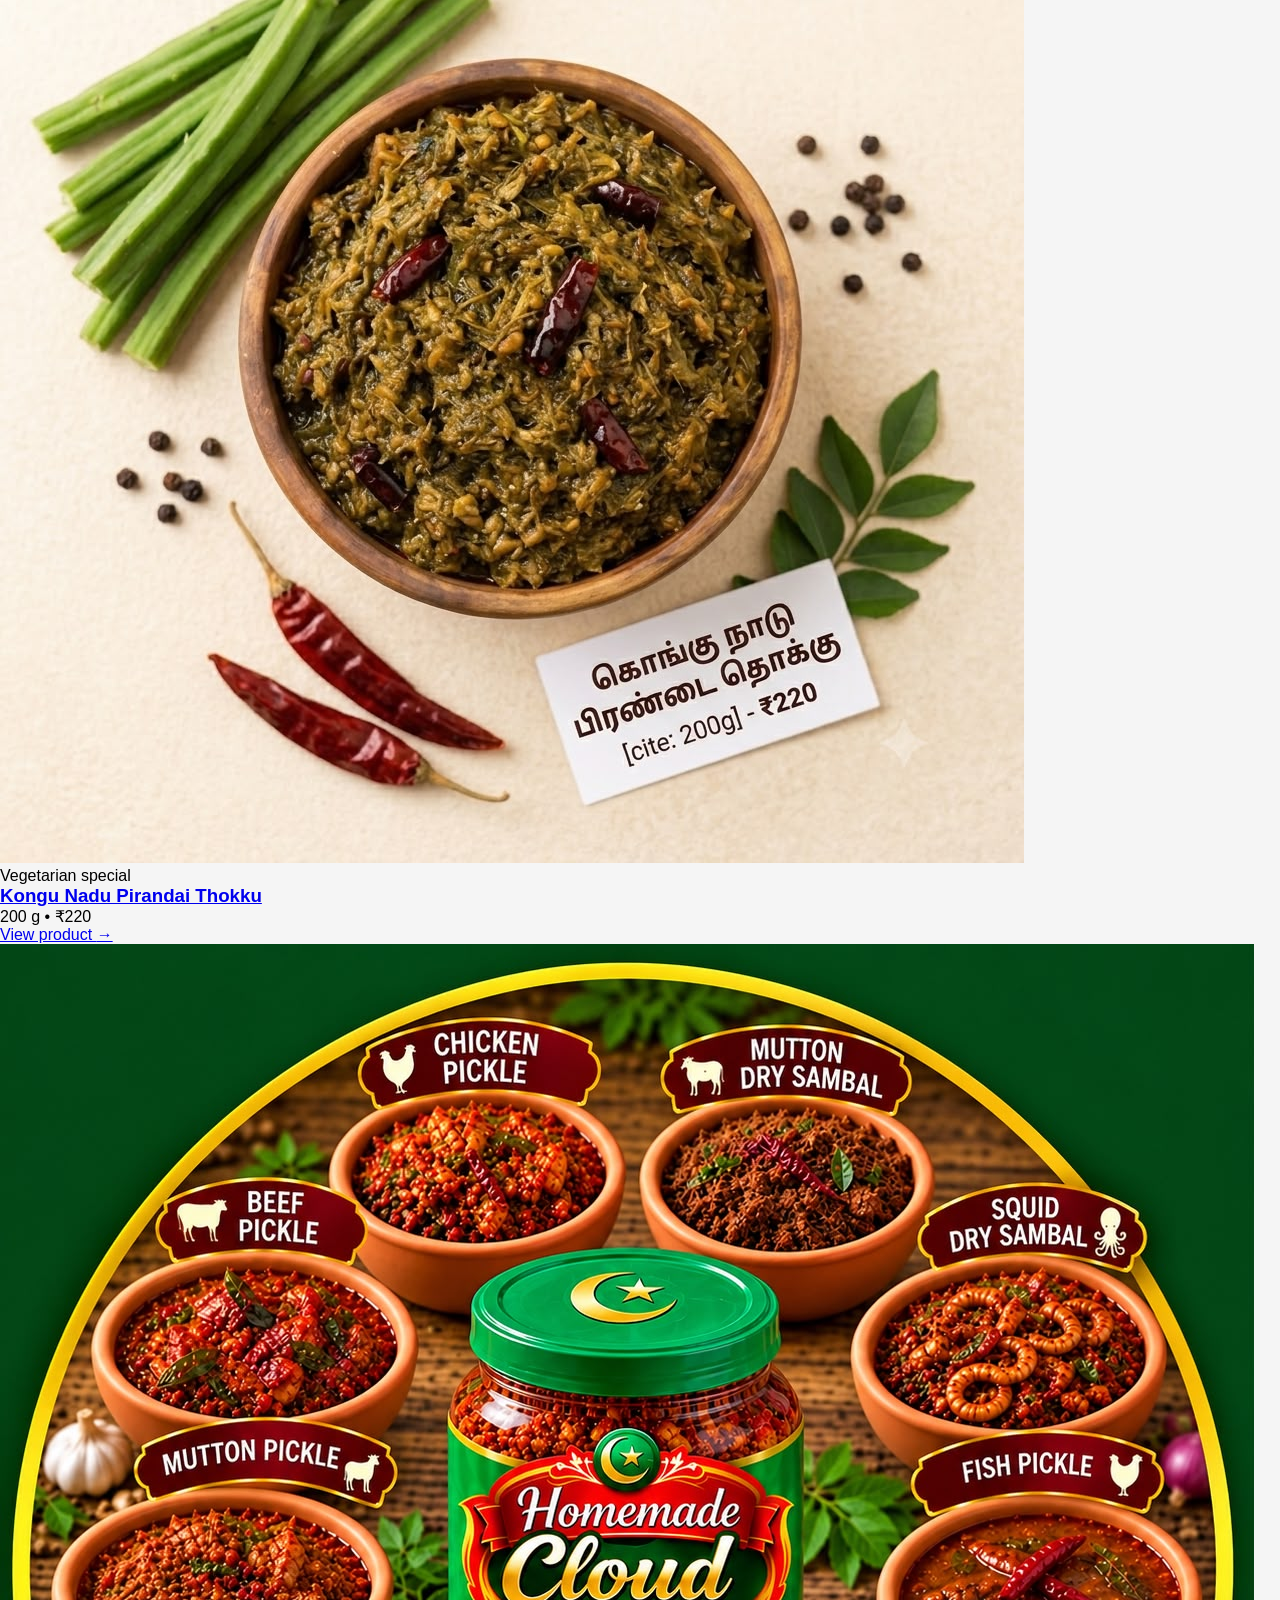
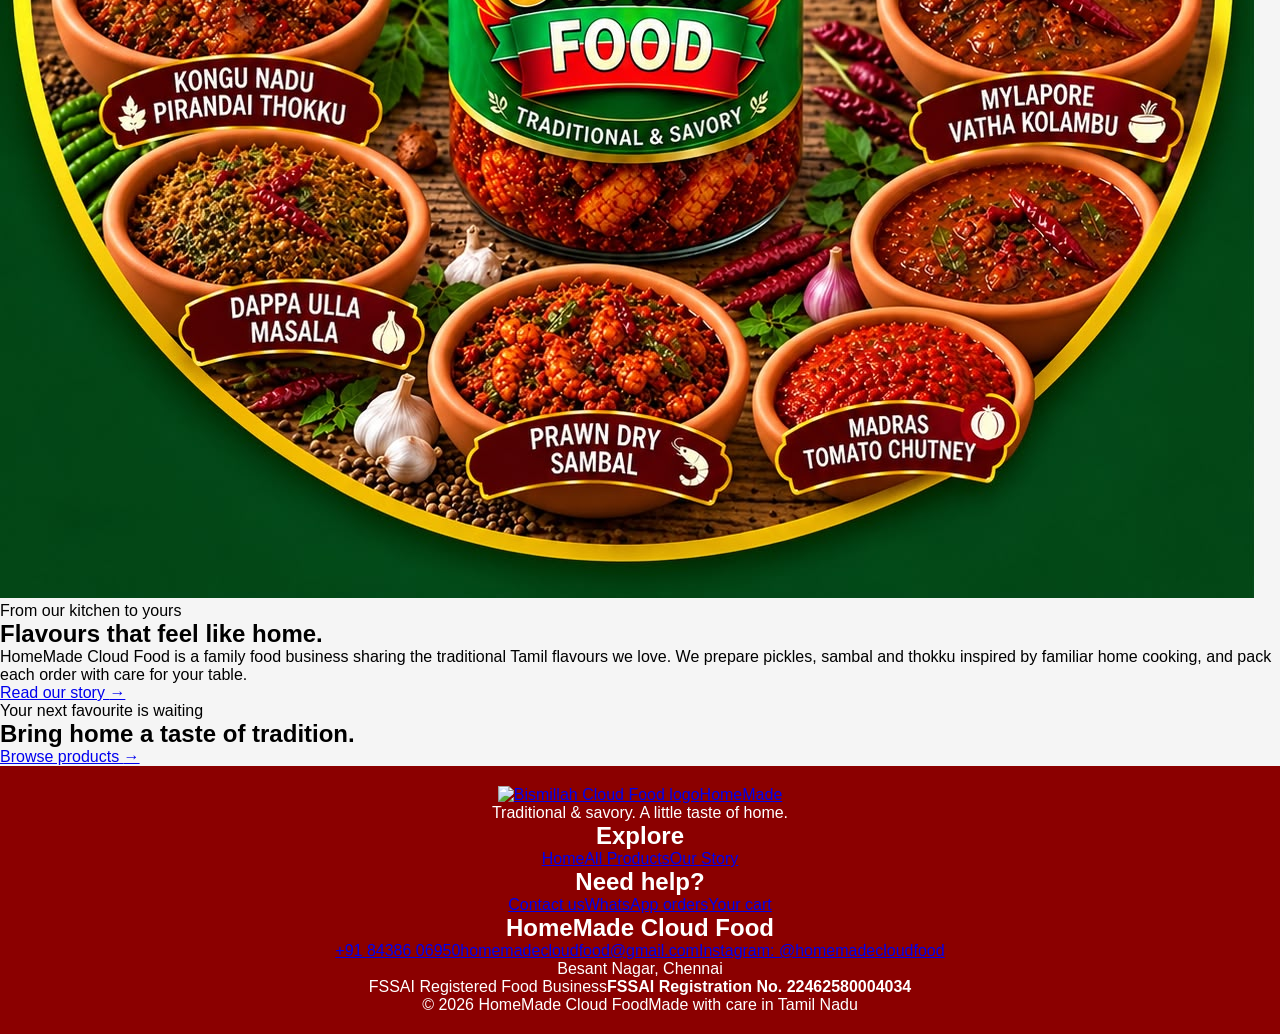
==== commit c6ce021a: "Update index.html" ====
--- a/index.html
+++ b/index.html
@@ -7,7 +7,7 @@
     <meta name="description" content="Shop traditional South Indian pickles, sambal and thokku from HomeMade Cloud Food.">
     <title>Home | HomeMade Cloud Food</title>
     <link rel="stylesheet" href="site.css">
-    <link rel="icon" href="images/glassy-cloud-food-badge.png?v=3" type="image/png">
+    <link rel="icon" href="glassy-cloud-food-badge.png?v=3" type="image/png">
 </head>
 <body class="home-page">
     <div class="announcement-bar">
@@ -16,7 +16,7 @@
     </div>
     <nav class="site-nav" aria-label="Main navigation">
         <a class="brand" href="index.html" aria-label="HomeMade Cloud Food home">
-            <img class="brand-badge" src="images/glassy-cloud-food-badge.png?v=3" alt="Bismillah Cloud Food logo">
+            <img class="brand-badge" src="glassy-cloud-food-badge.png?v=3" alt="Bismillah Cloud Food logo">
             <span class="brand-wordmark">HomeMade</span>
         </a>
         <ul>
